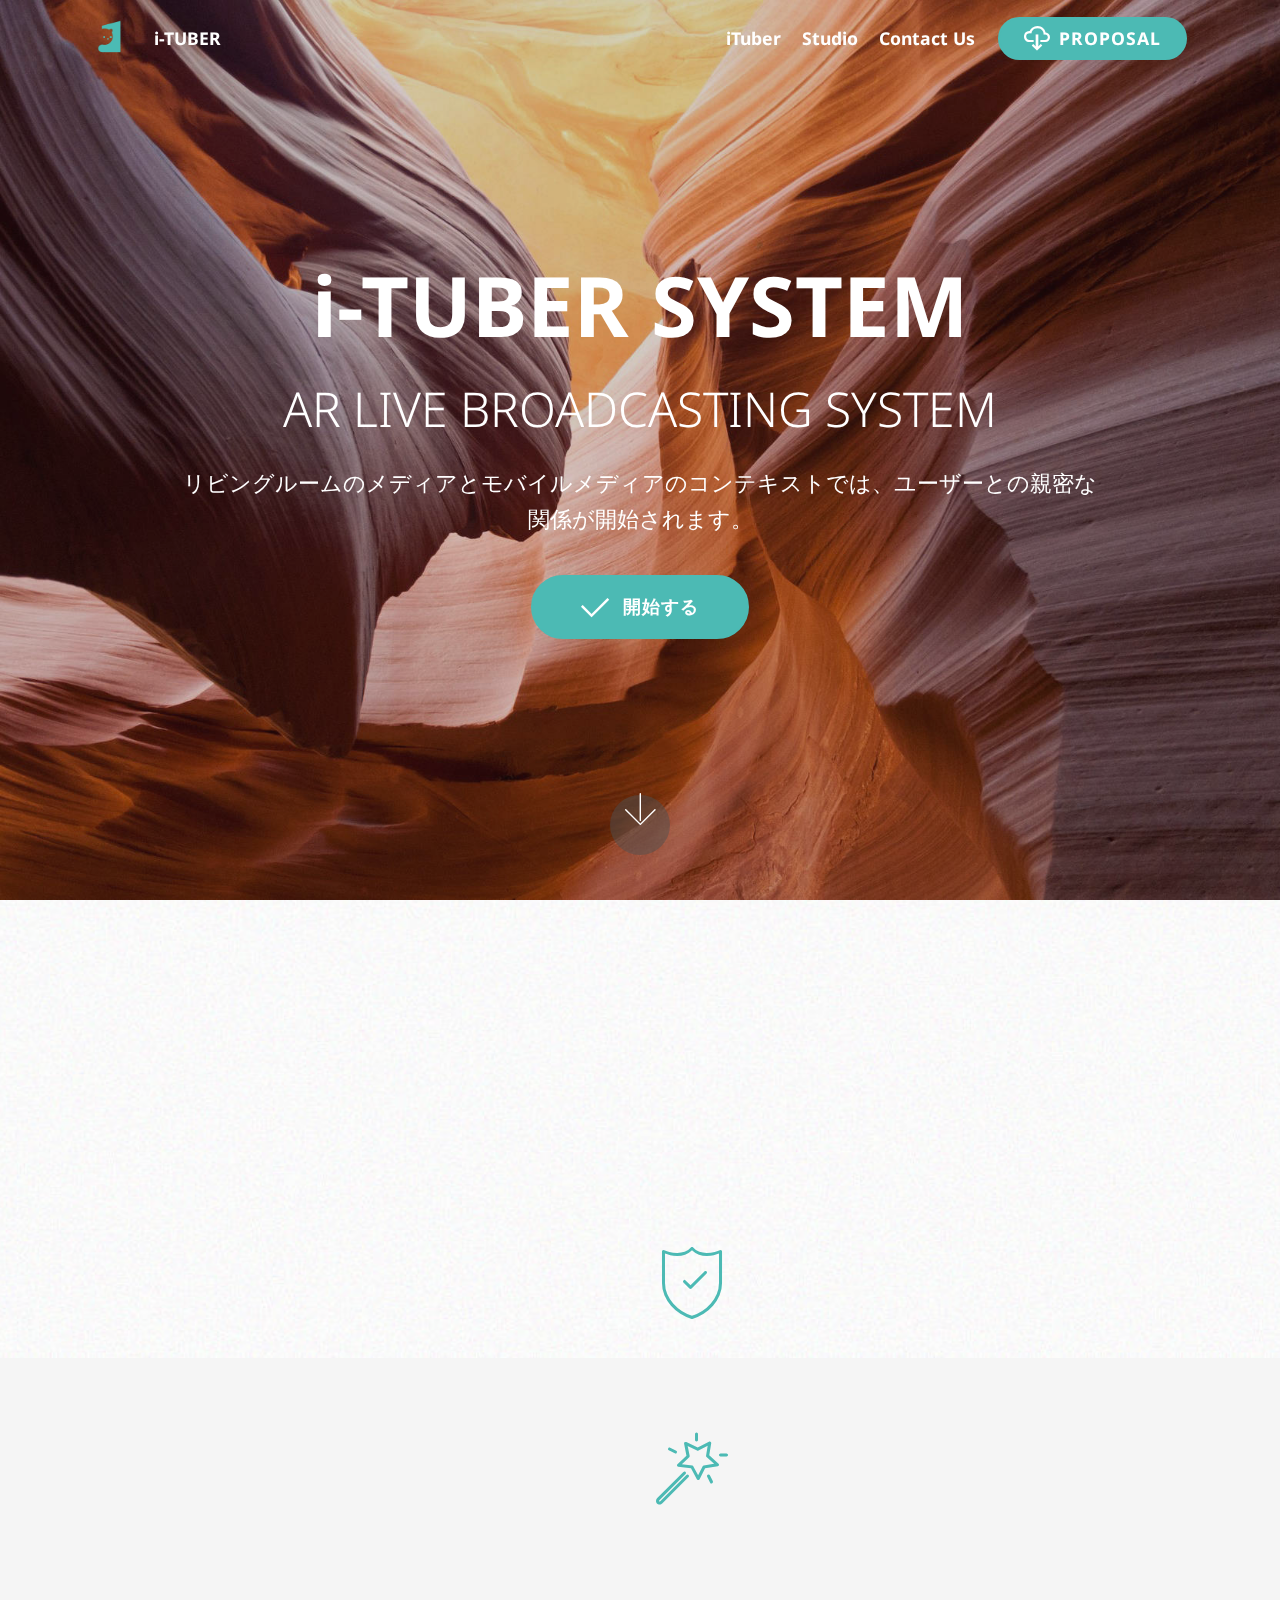
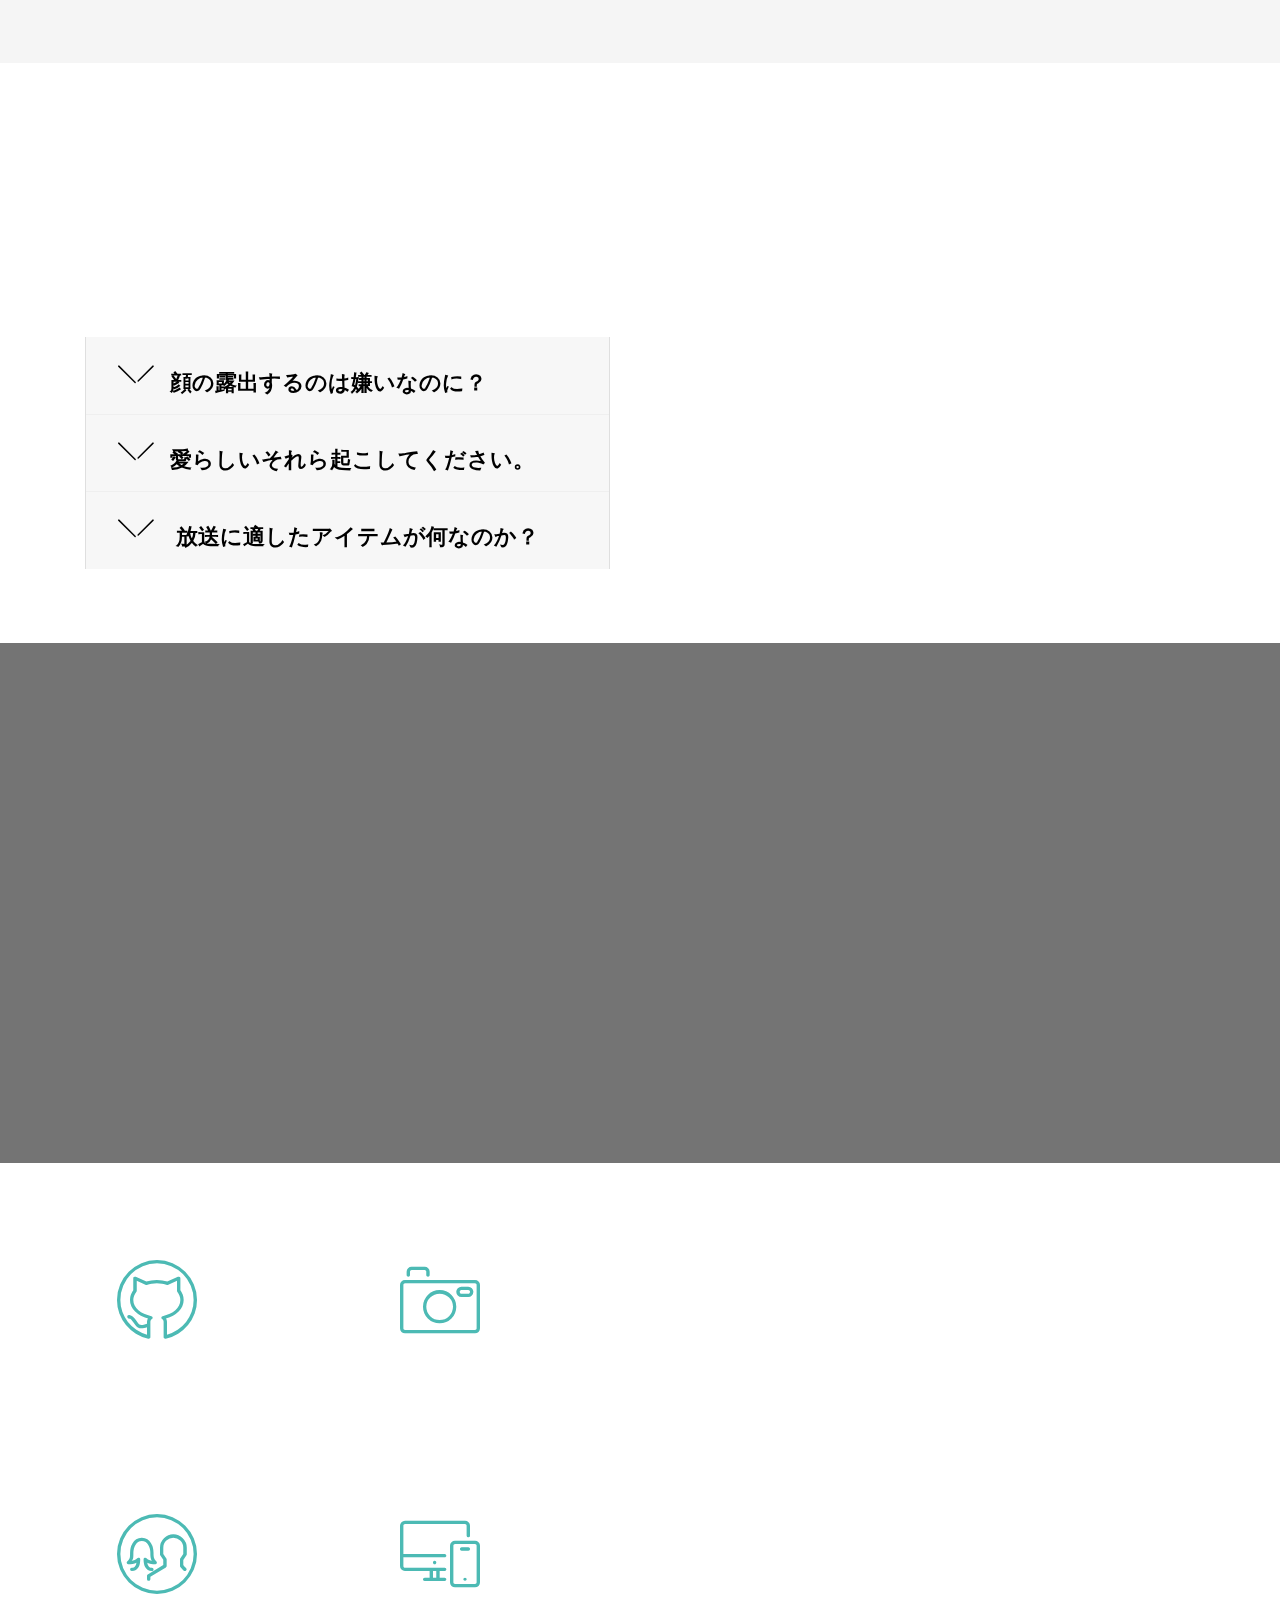
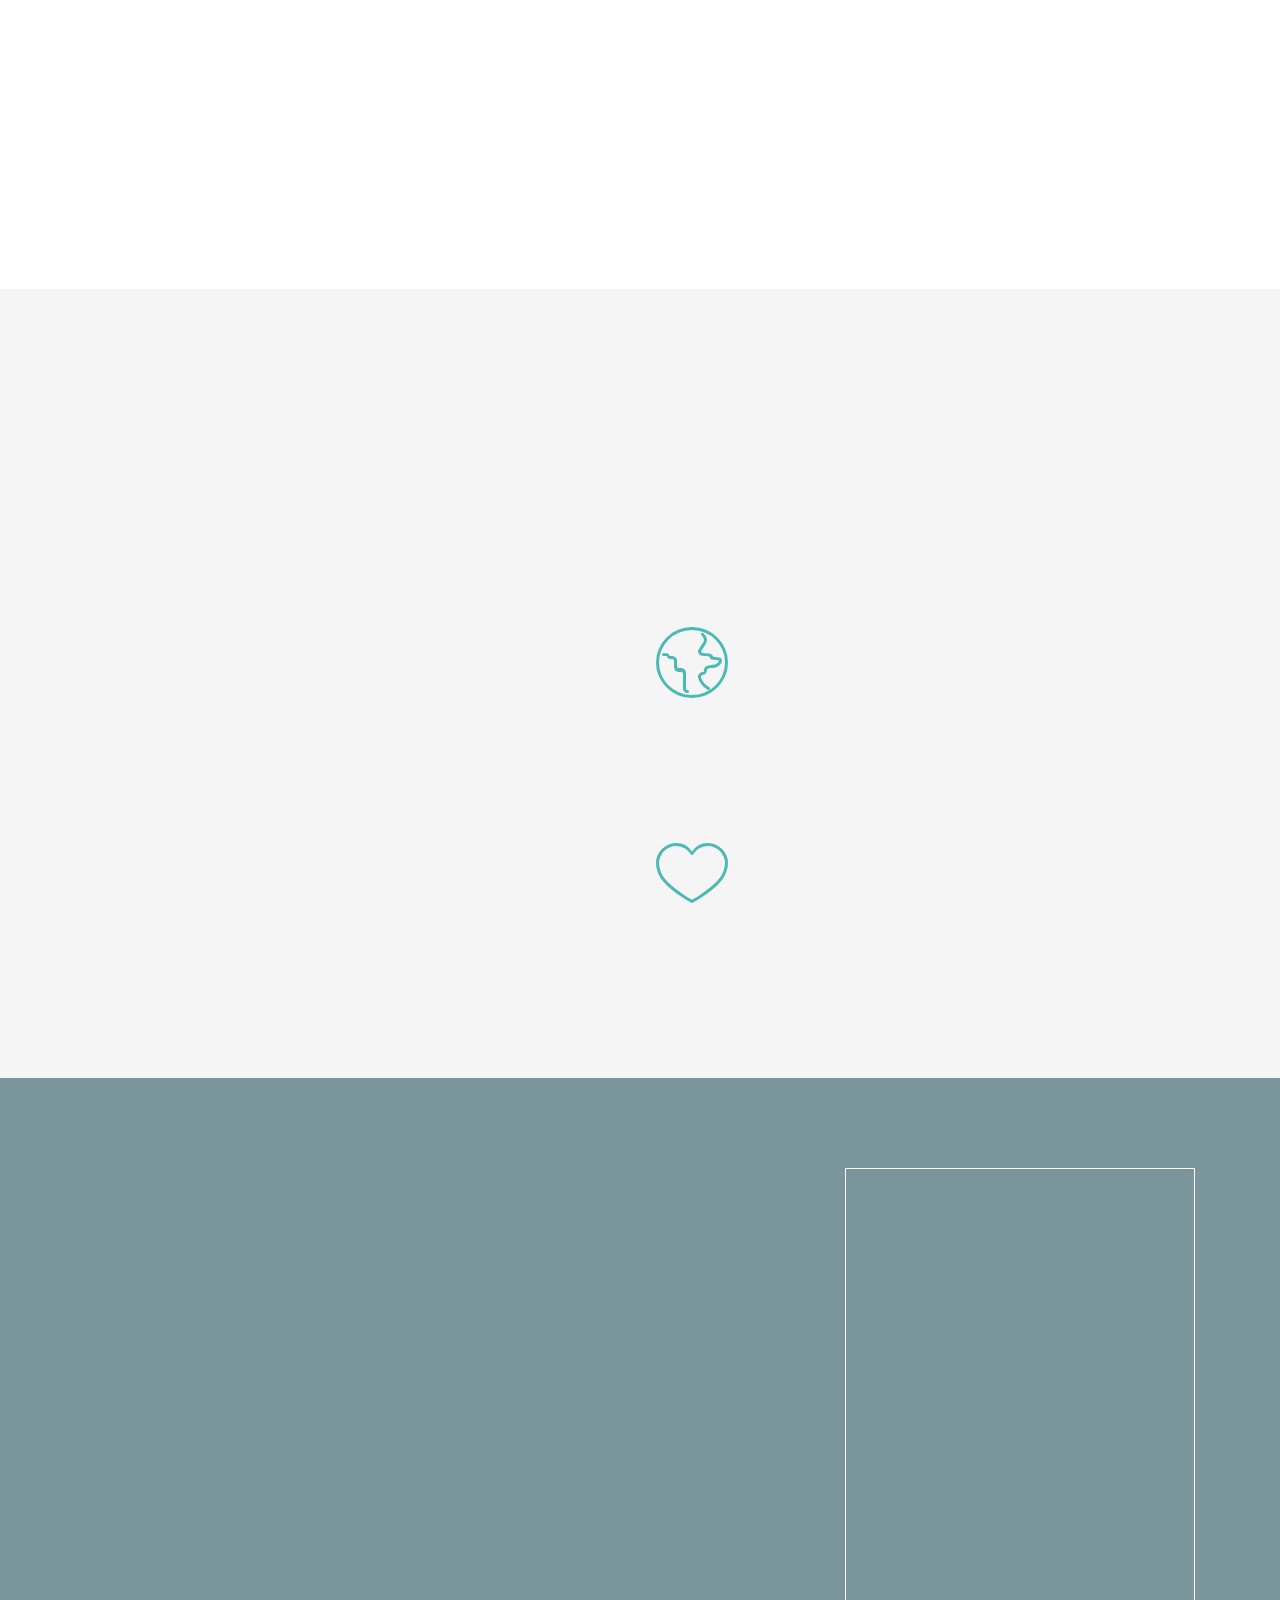
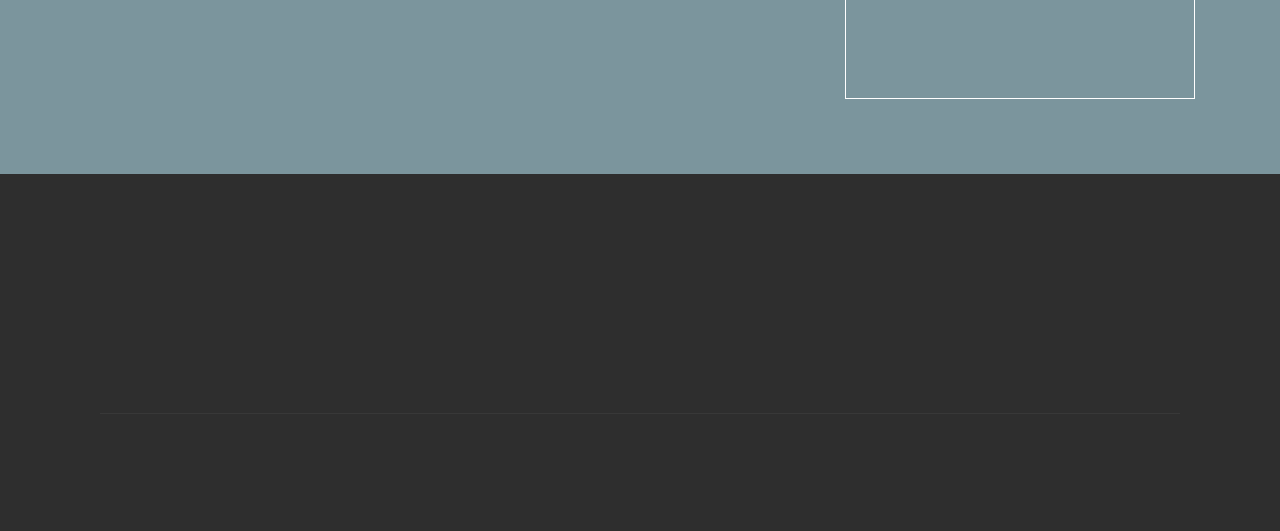
==== index.html @ ee29f5dc "create github pages" ====
<!DOCTYPE html>
<html  >
<head>
  <!-- Site made with Mobirise Website Builder v4.11.2, https://mobirise.com -->
  <meta charset="UTF-8">
  <meta http-equiv="X-UA-Compatible" content="IE=edge">
  <meta name="generator" content="Mobirise v4.11.2, mobirise.com">
  <meta name="twitter:card" content="summary_large_image"/>
<meta name="twitter:image:src" content="assets/images/index-meta.jpg"/>
<meta property="og:image" content="assets/images/index-meta.jpg"/>
<meta name="twitter:title" content="i-Tuber System"/>
<meta name="viewport" content="width=device-width, initial-scale=1, minimum-scale=1">
  <link rel="shortcut icon" href="assets/images/500x725-1.ico" type="image/x-icon">
  <meta name="description" content="아이튜버 시스템은 가상캐릭터가 현실공간에서 실제 사람과 라이브 방송이 가능하게 만드는 통합 솔루션으로 브이튜버에서 시작하여 AR, VR, MR 을 모두 아우르는 실감미디어 콘텐츠 제작기술을 가지고 있습니다. ">
  
  <title>i-Tuber System</title>
  <link rel="stylesheet" href="assets/web/assets/mobirise-icons2/mobirise2.css">
  <link rel="stylesheet" href="assets/web/assets/mobirise-icons/mobirise-icons.css">
  <link rel="stylesheet" href="assets/bootstrap/css/bootstrap.min.css">
  <link rel="stylesheet" href="assets/bootstrap/css/bootstrap-grid.min.css">
  <link rel="stylesheet" href="assets/bootstrap/css/bootstrap-reboot.min.css">
  <link rel="stylesheet" href="assets/dropdown/css/style.css">
  <link rel="stylesheet" href="assets/animatecss/animate.min.css">
  <link rel="stylesheet" href="assets/tether/tether.min.css">
  <link rel="stylesheet" href="assets/socicon/css/styles.css">
  <link rel="stylesheet" href="assets/theme/css/style.css">
  <link rel="preload" as="style" href="assets/mobirise/css/mbr-additional.css"><link rel="stylesheet" href="assets/mobirise/css/mbr-additional.css" type="text/css">
  
  
  
</head>
<body>

<!-- Analytics -->
<!-- Global site tag (gtag.js) - Google Analytics -->
<script async src="https://www.googletagmanager.com/gtag/js?id=UA-150766413-1"></script>
<script>
  window.dataLayer = window.dataLayer || [];
  function gtag(){dataLayer.push(arguments);}
  gtag('js', new Date());

  gtag('config', 'UA-150766413-1');
</script>
<!-- /Analytics -->


  <section class="menu cid-rFGySYrBos" once="menu" id="menu1-2s">

    

    <nav class="navbar navbar-expand beta-menu navbar-dropdown align-items-center navbar-fixed-top navbar-toggleable-sm bg-color transparent">
        <button class="navbar-toggler navbar-toggler-right" type="button" data-toggle="collapse" data-target="#navbarSupportedContent" aria-controls="navbarSupportedContent" aria-expanded="false" aria-label="Toggle navigation">
            <div class="hamburger">
                <span></span>
                <span></span>
                <span></span>
                <span></span>
            </div>
        </button>
        <div class="menu-logo">
            <div class="navbar-brand">
                <span class="navbar-logo">
                    <a href="https://www.ituber.co.kr">
                         <img src="assets/images/118x171-84x83.png" alt="i-Tuber" title="" style="height: 3.8rem;">
                    </a>
                </span>
                <span class="navbar-caption-wrap"><a class="navbar-caption text-white display-4" href="https://www.ituber.co.kr">i-TUBER</a></span>
            </div>
        </div>
          <div class="collapse navbar-collapse" id="navbarSupportedContent">
            <ul class="navbar-nav nav-dropdown" data-app-modern-menu="true"><li class="nav-item"><a class="nav-link link text-white display-4" href="#top" aria-expanded="false"><strong>iTuber</strong></a></li><li class="nav-item"><a class="nav-link link text-white display-4" href="index.html#header7-1a" aria-expanded="false"><strong>Studio</strong></a></li><li class="nav-item"><a class="nav-link link text-white display-4" href="index.html#header15-15" aria-expanded="false"><strong>Contact Us</strong><br></a></li></ul>
            <div class="navbar-buttons mbr-section-btn"><a class="btn btn-sm btn-primary display-4" href="assets/files/[두리번] 버추얼유튜버_라이브방송_시스템제안(방송용)_Final.pdf" target="_blank"><span class="mobi-mbri mobi-mbri-download-2 mbr-iconfont mbr-iconfont-btn" style="color: rgb(255, 255, 255);"></span><strong>PROPOSAL</strong></a></div>
        </div>
    </nav>
</section>

<section class="engine"><a href="https://mobirise.info/j">website templates</a></section><section class="cid-qTkA127IK8 mbr-fullscreen mbr-parallax-background" id="header2-1">

    

    <div class="mbr-overlay" style="opacity: 0.2; background-color: rgb(35, 35, 35);"></div>

    <div class="container align-center">
        <div class="row justify-content-md-center">
            <div class="mbr-white col-md-10">
                <h1 class="mbr-section-title mbr-bold pb-3 mbr-fonts-style display-1">i-TUBER SYSTEM</h1>
                <h3 class="mbr-section-subtitle align-center mbr-light pb-3 mbr-fonts-style display-2">AR LIVE BROADCASTING SYSTEM</h3>
                <p class="mbr-text pb-3 mbr-fonts-style display-5">リビングルームのメディアとモバイルメディアのコンテキストでは、ユーザーとの親密な関係が開始されます。<br></p>
                <div class="mbr-section-btn"><a class="btn btn-md btn-primary display-4" href="index.html#features11-g"><span class="mobi-mbri mobi-mbri-success mbr-iconfont mbr-iconfont-btn" style="color: rgb(255, 255, 255);"></span><strong>開始する</strong></a></div>
            </div>
        </div>
    </div>
    <div class="mbr-arrow hidden-sm-down" aria-hidden="true">
        <a href="#next">
            <i class="mbri-down mbr-iconfont"></i>
        </a>
    </div>
</section>

<section class="features11 cid-rEifhWSW6j mbr-parallax-background" id="features11-g">

    

    <div class="mbr-overlay" style="opacity: 0.4; background-color: rgb(255, 255, 255);">
    </div>

    <div class="container">   
        <div class="col-md-12">
            <div class="media-container-row">
                <div class="mbr-figure m-auto" style="width: 50%;">
                    <img src="assets/images/kakaotalk-20191028-155645100-1-479x556.jpg" alt="i-Tuber" title="i-Tuber">
                </div>
                <div class=" align-left aside-content">
                    <h2 class="mbr-title pt-2 mbr-fonts-style display-2"><strong>V-Tuberを悩んか？</strong></h2>
                    <div class="mbr-section-text">
                        <p class="mbr-text mb-5 pt-3 mbr-light mbr-fonts-style display-5">高価な機器がなくても専門知識がなくても、子供チュボシステムを利用して、誰でも簡単に私に動くようなキャラクターを動かして映像を作ることができます。<br></p>
                    </div>

                    <div class="block-content">
                        <div class="card p-3 pr-3">
                            <div class="media">
                                <div class=" align-self-center card-img pb-3">
                                    <span class="mbr-iconfont mbri-protect" style="color: rgb(76, 186, 180); fill: rgb(76, 186, 180);"></span>
                                </div>     
                                <div class="media-body">
                                    <h4 class="card-title mbr-fonts-style display-5"><strong>きれいな私の顔が、</strong><strong><br></strong><br><strong>まだ示しジュギン嫌い！</strong><br></h4>
                                </div>
                            </div>                

                            <div class="card-box">
                                <p class="block-text mbr-fonts-style display-7">
                                   顔公開することができ敏感なユーザーでもYoutuber、BJ、など、さまざまな映像クリエイターになることがあります。</p>
                            </div>
                        </div>

                        <div class="card p-3 pr-3">
                            <div class="media">
                                <div class="align-self-center card-img pb-3">
                                    <span class="mbr-iconfont mbri-magic-stick" style="color: rgb(76, 186, 180); fill: rgb(76, 186, 180);"></span>
                                </div>     
                                <div class="media-body">
                                    <h4 class="card-title mbr-fonts-style display-5"><strong>自分のアバター</strong><br><strong><br></strong><strong>人がくれない神秘？</strong></h4>
                                </div>
                            </div>                

                            <div class="card-box">
                                <p class="block-text mbr-fonts-style display-7">
                                    仮想キャラクターを利用して、実際の現実空間での様々な形態のコンテンツを作ることができており、アイテムの新鮮さが感じられます。</p>
                            </div>
                        </div>
                    </div>
                </div>
            </div>
        </div> 
    </div>          
</section>

<section class="accordion2 cid-rEtL0n2dUB" id="accordion2-t">

    


    
    <div class="container">
        <div class="media-container-row pt-5">
            <div class="accordion-content">
                <h2 class="mbr-section-title align-center pb-3 mbr-fonts-style display-2"><strong>ただ悩みだけまたは。 <br>素敵挑戦してみたり。&nbsp;</strong></h2>
                
                <div id="bootstrap-accordion_3" class="panel-group accordionStyles accordion pt-5 mt-3" role="tablist" aria-multiselectable="true">
                        <div class="card">
                            <div class="card-header" role="tab" id="headingOne">
                                <a role="button" class="collapsed panel-title text-black" data-toggle="collapse" data-core="" href="#collapse1_3" aria-expanded="false" aria-controls="collapse1">
                                    <h4 class="mbr-fonts-style display-5">
                                        <span class="sign mbr-iconfont mbri-arrow-down inactive"></span><strong>顔の露出するのは嫌いなのに？</strong></h4>
                                </a>
                            </div>
                            <div id="collapse1_3" class="panel-collapse noScroll collapse" role="tabpanel" aria-labelledby="headingOne" data-parent="#bootstrap-accordion_3">
                                <div class="panel-body p-4">
                                    <p class="mbr-fonts-style panel-text display-7">'나도 유투버가 되고싶은데 왠지 부끄러워! '모자이크처리를 하거나 마스크나가면을 쓰지 않고도 당당하게 영상을 만들수 있습니다.<br>*페이셜기능(얼굴모션)을 통해 다양한 <strong>캐릭터의 모습으로 방송가능</strong>합니다.<br>*다양한 <strong>캐릭터와 합방</strong>을 통해 새로운 콘텐츠를 만들어보세요.<br>*<strong>일반스튜디오보다 저렴한 가격</strong>으로 누구나 이용가능합니다.</p>
                                </div>
                            </div>
                        </div>
                
                        <div class="card">
                            <div class="card-header" role="tab" id="headingTwo">
                                <a role="button" class="collapsed panel-title text-black" data-toggle="collapse" data-core="" href="#collapse2_3" aria-expanded="false" aria-controls="collapse2">
                                    <h4 class="mbr-fonts-style mbr-fonts-style display-5">
                                        <span class="sign mbr-iconfont mbri-arrow-down inactive"></span><strong>愛らしいそれら起こしてください。</strong></h4>
                                </a>
                                
                            </div>
                            <div id="collapse2_3" class="panel-collapse noScroll collapse" role="tabpanel" aria-labelledby="headingTwo" data-parent="#bootstrap-accordion_3">
                                <div class="panel-body p-4">
                                    <p class="mbr-fonts-style panel-text display-7">
                                       수많은 디자이너 혹은 디자인을 꿈꾸는 많은 전문가들이 하루에도 수없이 많은 캐릭터를 만들어내지만 세상에는 아직 너무 많은 캐릭터가 깊은 잠에 빠져있습니다. 이제 그들을 깨워볼까요?<br>* 이미 지나버린 <strong>캐릭터의 역주행</strong>을 노려보세요.<br>* 게임개발사 및 캐릭터회사에서 또 다른 <strong>비지니스 모델</strong>을 만드세요.<br><br></p>
                                </div>
                            </div>
                        </div>
                
                        <div class="card">
                            <div class="card-header" role="tab" id="headingThree">
                                <a role="button" class="collapsed panel-title text-black" data-toggle="collapse" data-core="" href="#collapse3_3" aria-expanded="false" aria-controls="collapse3">
                                    <h4 class="mbr-fonts-style display-5">
                                        <span class="sign mbr-iconfont mbri-arrow-down inactive"></span><strong> 放送に適したアイテムが何なのか？
                                    </strong></h4>
                                </a>
                            </div>
                            <div id="collapse3_3" class="panel-collapse noScroll collapse" role="tabpanel" aria-labelledby="headingThree" data-parent="#bootstrap-accordion_3">
                                <div class="panel-body p-4">
                                    <p class="mbr-fonts-style panel-text display-7">
                                       점점 줄어드는 방송시청시간, 변해가는 미디어 시장에서 이보다 좋은 아이템은 없습니다.<br>* 최대 <strong>7개의 카메라 앵글</strong>을 통해 실제 방송과 동일한 환경으로 제작합니다.<br>* 리얼스튜디오와 가상스튜디오간의 <strong>실시간</strong>&nbsp;<strong>이원중계</strong>를 통해<strong>&nbsp;팬미팅 및 프로모션</strong>이&nbsp;가능합니다.<br></p>
                                </div>
                            </div>
                        </div>
                
                        
                
                        
                
                        
                </div>
            </div>
            <div class="mbr-figure" style="width: 105%;">
                    <img src="assets/images/kakaotalk-20191024-170652992-9-525x422.jpeg" alt="i-Tuber" title="i-Tuber">
            </div>
        </div>
    </div>
</section>

<section class="header7 cid-rF9e2xCaBD mbr-parallax-background" id="header7-1a">

    

    <div class="mbr-overlay" style="opacity: 0.6; background-color: rgb(35, 35, 35);">
    </div>

    <div class="container">
        <div class="media-container-row">

            <div class="media-content align-right">
                <h1 class="mbr-section-title mbr-white pb-3 mbr-fonts-style display-1">iTuber Studio</h1>
                <div class="mbr-section-text mbr-white pb-3">
                    <p class="mbr-text mbr-fonts-style display-5">リアルタイムでキャラクター放送を行うことができ、別のオープンスタジオもあって、ファンミーティングやオープンスタジオ放送環境が可能です。
                    </p>
                </div>
                <div class="mbr-section-btn"><a class="btn btn-md btn-primary display-4" href="https://www.youtube.com/channel/UCLnyazPqaMlbNx8Q-sjQ4oQ" target="_blank"><span class="mobi-mbri mobi-mbri-video-play mbr-iconfont mbr-iconfont-btn"></span><strong>ぱんぱんTVチャンネルGO！</strong></a></div>
            </div>

            <div class="mbr-figure" style="width: 100%;"><iframe class="mbr-embedded-video" src="https://www.youtube.com/embed/oZw3TIycT0s?rel=0&amp;amp;showinfo=0&amp;autoplay=1&amp;loop=1&amp;playlist=oZw3TIycT0s" width="1280" height="720" frameborder="0" allowfullscreen></iframe></div>

        </div>
    </div>
</section>

<section class="counters2 counters cid-rEtJZTbG0d" id="counters2-s">

    

    

    <div class="container pt-4 mt-2">
        <div class="media-container-row">
            <div class="media-block" style="width: 49%;">
                <h2 class="mbr-section-title pb-3 align-left mbr-fonts-style display-2"><strong>실감미디어</strong><br><strong>당신도 만들수 있어요!<br></strong></h2>
                <h3 class="mbr-section-subtitle pb-5 align-left mbr-fonts-style display-5">
                    오늘도 아이튜버로 만들어지고 있는 수많은 콘텐츠를 어디서든 즐길수 있습니다.</h3>
                <div class="mbr-figure">
                    <img src="assets/images/1212221-1024x641.png" alt="I-Tuber Softwear" title="I-Tuber Softwear">
                </div>
            </div>
            <div class="cards-block">
                <div class="cards-container">
                    <div class="card px-3 align-left col-12 col-md-6">
                        <div class="panel-item p-3">
                            <div class="card-img pb-3">
                                <span class="mbr-iconfont pr-2 mbri-github" style="color: rgb(76, 186, 180); fill: rgb(76, 186, 180);"></span>
                                <h3 class="count py-3 mbr-fonts-style display-2">
                                    10</h3>
                            </div>
                            <div class="card-text">
                                <h4 class="mbr-content-title mbr-bold mbr-fonts-style display-5">
                                    아이튜버 가상 캐릭터</h4>
                                <p class="mbr-content-text mbr-fonts-style display-7">기본10개의 캐릭터를 사용할수 있으며, 3개월에 한번 새로운 캐릭터가 업데이트 됩니다.</p>
                            </div>
                        </div>
                    </div>
                    <div class="card px-3 align-left col-12 col-md-6">
                        <div class="panel-item p-3">
                            <div class="card-img pb-3">
                                <span class="mbr-iconfont pr-2 mbri-camera" style="color: rgb(76, 186, 180); fill: rgb(76, 186, 180);"></span>
                                <h3 class="count py-3 mbr-fonts-style display-2">
                                    7
                                </h3>
                            </div>
                            <div class="card-text">
                                <h4 class="mbr-content-title mbr-bold mbr-fonts-style display-5">7개의 앵글 카메라</h4>
                                <p class="mbr-content-text mbr-fonts-style display-7">최대 7개의 다중카메라를 이용해 어떤 상황의 앵글도 만들수 있습니다.</p>
                            </div>
                        </div>
                    </div>
                    <div class="card px-3 align-left col-12 col-md-6">
                        <div class="panel-item p-3">
                            <div class="card-img pb-3">
                                <span class="mbr-iconfont pr-2 mbri-users" style="color: rgb(76, 186, 180); fill: rgb(76, 186, 180);"></span>
                                <h3 class="count py-3 mbr-fonts-style display-2">
                                    99</h3>
                            </div>
                            <div class="card-text">
                                <h4 class="mbr-content-title mbr-bold mbr-fonts-style display-5">브이튜버 크리에이터</h4>
                                <p class="mbr-content-text mbr-fonts-style display-7">
                                        브이튜버는 이제 필수가 되어가고 있습니다. 아이튜버시스템을 이용하는 브이튜버가 늘어나고 있습니다.</p>
                            </div>
                        </div>
                    </div>
                    <div class="card px-3 align-left col-12 col-md-6">
                        <div class="panel-item p-3">
                            <div class="card-img pb-3">
                                <span class="mbr-iconfont pr-2 mbri-responsive" style="color: rgb(76, 186, 180); fill: rgb(76, 186, 180);"></span>
                                <h3 class="count py-3 mbr-fonts-style display-2">399</h3>
                            </div>
                            <div class="card-texts">
                                <h4 class="mbr-content-title mbr-bold mbr-fonts-style display-5">모바일 애니메이션</h4>
                                <p class="mbr-content-text mbr-fonts-style display-7">현실공간에서 출연자와 상호 소통이 가능하며 실물 제품 리뷰도 가능하여 캐릭터가 실존해 있는 것 같습니다.&nbsp;<br></p>
                            </div>
                        </div>
                    </div>
                </div>
            </div>
        </div>
    </div>
</section>

<section class="features11 cid-rEzjjUnIEF mbr-parallax-background" id="features11-10">

    

    <div class="mbr-overlay" style="opacity: 0.4; background-color: rgb(255, 255, 255);">
    </div>

    <div class="container">   
        <div class="col-md-12">
            <div class="media-container-row">
                <div class="mbr-figure" style="width: 50%;">
                    <img src="assets/images/kakaotalk-20191029-135859436-511x639.png" alt="I-Tuber" title="I-Tuber">
                </div>
                <div class=" align-left">
                    <h2 class="mbr-title pt-2 mbr-fonts-style display-2"><strong>AR LIVE </strong><br><strong>BROADCASTING
</strong></h2>
                    <div class="mbr-section-text">
                        <p class="mbr-text mb-5 pt-3 mbr-light mbr-fonts-style display-5">우리와 같이 아이튜버시스템을 이용하여 가상공간과 현실세계의 벽을 허물어 주세요.</p>
                    </div>

                    <div class="block-content">
                        <div class="card p-3 pr-3">
                            <div class="media">
                                <div class=" align-self-center card-img pb-3">
                                    <span class="mbr-iconfont mbri-globe" style="color: rgb(76, 186, 180); fill: rgb(76, 186, 180);"></span>
                                </div>     
                                <div class="media-body">
                                    <h4 class="card-title mbr-fonts-style display-5"><strong>
                                        누구나 꿈꾸는 가상공간</strong></h4>
                                </div>
                            </div>                

                            <div class="card-box">
                                <p class="block-text mbr-fonts-style display-7">진짜 나를 표현하는 나만의 캐릭터, 아이언맨이 되고 싶었던 꿈, 
<br>가상의 공간을 넘어 진짜 나를 표현하고 싶으시다면
<br>아이튜버는 당신의 상상을 <strong>현실로 만들어 드립니다.</strong>&nbsp;<br></p>
                            </div>
                        </div>

                        <div class="card p-3 pr-3">
                            <div class="media">
                                <div class="align-self-center card-img pb-3">
                                    <span class="mbr-iconfont mbri-hearth" style="color: rgb(76, 186, 180); fill: rgb(76, 186, 180);"></span>
                                </div>     
                                <div class="media-body">
                                    <h4 class="card-title mbr-fonts-style display-5"><strong>
                                        내가 주인공이 되는 이곳!</strong></h4>
                                </div>
                            </div>                

                            <div class="card-box">
                                <p class="block-text mbr-fonts-style display-7">메트릭스 가상세계에서의 주인공은 니오였습니다.
<br>아이튜버의 세계는 가상을 초월한 현실입니다. <br>그리고 <strong>주인공은 바로 당신 입니다.&nbsp;</strong><br></p>
                            </div>
                        </div>
                    </div>
                </div>
            </div>
        </div> 
    </div>          
</section>

<section class="header15 cid-rF3Ou7Be8W mbr-parallax-background" id="header15-15">

    

    <div class="mbr-overlay" style="opacity: 0.5; background-color: rgb(7, 59, 76);"></div>

    <div class="container align-right">
        <div class="row">
            <div class="mbr-white col-lg-8 col-md-7 content-container">
                <h1 class="mbr-section-title mbr-bold pb-3 mbr-fonts-style display-2">잠들어 있는 캐릭터를<br>살려주세요.</h1>
                <p class="mbr-text pb-3 mbr-fonts-style display-7">주변 모든 사무실의 불이 꺼진 깊은 밤,
<br>틀어 놓은 노동요는 귀에 들어오지 않고
<br>잠들었다고 연락 받은 아이의 사진을 가끔 보며
<br>
<br>기획자, 디자이너, 연출자, 모두 함께
<br>밤을 지세며 만든&nbsp;<strong>그 캐릭터는 지금 어디에 있나요..?
</strong><br>
<br>부디
그 캐릭터가 다시 세상에 나와
<br>그 깊었던 밤, 함께 해줘서 고맙다고 말할 수 있게
<br><strong>어디선가 잠들어 있는 캐릭터를 살려주세요.
</strong><br>아이튜버가 힘껏 도와드리겠습니다. &nbsp;<br></p>
            </div>
            <div class="col-lg-4 col-md-5">
                <div class="form-container">
                    <div class="media-container-column" data-form-type="formoid">
                        <!---Formbuilder Form--->
                        <form action="https://mobirise.com/" method="POST" class="mbr-form form-with-styler" data-form-title="Mobirise Form"><input type="hidden" name="email" data-form-email="true" value="MTCwSL69bywZj23fO+c150+saQIbtMX8X8IQtw8hgrd5QF9wfGw/TocsvUkqrQOh55fh+93uEAJ6xZE22i1gfeM7adbX2jZJ44jSdqVRV9jcBOrD+p+8ii8iAY7ASTRl">
                            <div class="row">
                                <div hidden="hidden" data-form-alert="" class="alert alert-success col-12">접수 되었습니다. 빠른시일에 연락드리겠습니다.</div>
                                <div hidden="hidden" data-form-alert-danger="" class="alert alert-danger col-12">
                                </div>
                            </div>
                            <div class="dragArea row">
                                <div class="col-md-12 form-group " data-for="name">
                                    <input type="text" name="name" placeholder="Name" data-form-field="Name" required="required" class="form-control px-3 display-7" id="name-header15-15">
                                </div>
                                <div class="col-md-12 form-group " data-for="email">
                                    <input type="email" name="email" placeholder="Email" data-form-field="Email" required="required" class="form-control px-3 display-7" id="email-header15-15">
                                </div>
                                <div data-for="phone" class="col-md-12 form-group ">
                                    <input type="tel" name="phone" placeholder="Phone" data-form-field="Phone" class="form-control px-3 display-7" id="phone-header15-15">
                                </div>
                                <div data-for="message" class="col-md-12 form-group ">
                                    <textarea name="message" placeholder="Message" data-form-field="Message" class="form-control px-3 display-7" id="message-header15-15"></textarea>
                                </div>
                                <div class="col-md-12 input-group-btn"><button type="submit" class="btn btn-form btn-secondary display-4"><span class="mobi-mbri mobi-mbri-contact-form mbr-iconfont mbr-iconfont-btn" style="color: rgb(255, 255, 255);"></span><strong>문의하기</strong></button></div>
                            </div>
                        </form><!---Formbuilder Form--->
                    </div>
                </div>
            </div>
        </div>
    </div>
    
</section>

<section class="cid-qTkAaeaxX5" id="footer1-2">

    

    

    <div class="container">
        <div class="media-container-row content text-white">
            <div class="col-12 col-md-3">
                <div class="media-wrap">
                    <a href="http://www.ituber.co.kr/">
                        <img src="assets/images/kakaotalk-20191022-173435969-118x171.png" alt="i-Tuber" title="">
                    </a>
                </div>
            </div>
            <div class="col-12 col-md-3 mbr-fonts-style display-7">
                <h5 class="pb-3"><strong>
                    Address
                </strong></h5>
                <p class="mbr-text">서울시 마포구 월드컵로 8길 40-8</p>
            </div>
            <div class="col-12 col-md-3 mbr-fonts-style display-7">
                <h5 class="pb-3"><strong>
                    Contacts
                </strong></h5>
                <p class="mbr-text">
                    Email: westkorea@dooribun.com
                    <br>Phone: +82) 02 6395 3926 &nbsp; &nbsp; &nbsp; &nbsp;&nbsp;<br>Fax: +82) 02 6395 3927</p>
            </div>
            <div class="col-12 col-md-3 mbr-fonts-style display-7">
                <h5 class="pb-3"><strong>
                    Links
                </strong></h5>
                <p class="mbr-text"><a class="text-primary" href="http://dooribun.com/" target="_blank">Dooribun Site</a>&nbsp;<br><a class="text-primary" href="http://www.qplan.co.kr/">QPlan Site</a><br><a class="text-primary" href="assets/files/%5B%EB%91%90%EB%A6%AC%EB%B2%88%5D%20%EB%B2%84%EC%B6%94%EC%96%BC%EC%9C%A0%ED%8A%9C%EB%B2%84_%EB%9D%BC%EC%9D%B4%EB%B8%8C%EB%B0%A9%EC%86%A1_%EC%8B%9C%EC%8A%A4%ED%85%9C%EC%A0%9C%EC%95%88(%EB%B0%A9%EC%86%A1%EC%9A%A9)_Final.pdf" target="_blank">Download for Proposal&nbsp;</a></p>
            </div>
        </div>
        <div class="footer-lower">
            <div class="media-container-row">
                <div class="col-sm-12">
                    <hr>
                </div>
            </div>
            <div class="media-container-row mbr-white">
                <div class="col-sm-6 copyright">
                    <p class="mbr-text mbr-fonts-style display-7">
                        © Copyright 2019 DOORIBUN &nbsp;All Rights Reserved
                    </p>
                </div>
                <div class="col-md-6">
                    <div class="social-list align-right">
                        <div class="soc-item">
                            <a href="http://instagram.com/dooribun" target="_blank">
                                <span class="mbr-iconfont mbr-iconfont-social socicon-instagram socicon"></span>
                            </a>
                        </div>
                        <div class="soc-item">
                            <a href="https://www.facebook.com/dooribunVR/" target="_blank">
                                <span class="mbr-iconfont mbr-iconfont-social socicon-facebook socicon"></span>
                            </a>
                        </div>
                        <div class="soc-item">
                            <a href="https://www.youtube.com/channel/UCAgAiyBXhKqz2FmQ7c6CNWg" target="_blank">
                                <span class="mbr-iconfont mbr-iconfont-social socicon-youtube socicon"></span>
                            </a>
                        </div>
                        
                        
                        
                    </div>
                </div>
            </div>
        </div>
    </div>
</section>


  <script src="assets/web/assets/jquery/jquery.min.js"></script>
  <script src="assets/popper/popper.min.js"></script>
  <script src="assets/bootstrap/js/bootstrap.min.js"></script>
  <script src="assets/smoothscroll/smooth-scroll.js"></script>
  <script src="assets/dropdown/js/nav-dropdown.js"></script>
  <script src="assets/dropdown/js/navbar-dropdown.js"></script>
  <script src="assets/touchswipe/jquery.touch-swipe.min.js"></script>
  <script src="assets/viewportchecker/jquery.viewportchecker.js"></script>
  <script src="assets/parallax/jarallax.min.js"></script>
  <script src="assets/mbr-switch-arrow/mbr-switch-arrow.js"></script>
  <script src="assets/tether/tether.min.js"></script>
  <script src="assets/theme/js/script.js"></script>
  <script src="assets/formoid/formoid.min.js"></script>
  
  
 <div id="scrollToTop" class="scrollToTop mbr-arrow-up"><a style="text-align: center;"><i class="mbr-arrow-up-icon mbr-arrow-up-icon-cm cm-icon cm-icon-smallarrow-up"></i></a></div>
    <input name="animation" type="hidden">
  </body>
</html>
---- assets/web/assets/mobirise-icons2/mobirise2.css ----
@font-face {
  font-family: 'Moririse2';
  font-display: swap;
  src:  url('mobirise2.eot?f2bix4');
  src:  url('mobirise2.eot?f2bix4#iefix') format('embedded-opentype'),
    url('mobirise2.ttf?f2bix4') format('truetype'),
    url('mobirise2.woff?f2bix4') format('woff'),
    url('mobirise2.svg?f2bix4#mobirise2') format('svg');
  font-weight: normal;
  font-style: normal;
}

[class^="mobi-"], [class*=" mobi-"] {
  /* use !important to prevent issues with browser extensions that change fonts */
  font-family: 'Moririse2' !important;
  speak: none;
  font-style: normal;
  font-weight: normal;
  font-variant: normal;
  text-transform: none;
  line-height: 1;

  /* Better Font Rendering =========== */
  -webkit-font-smoothing: antialiased;
  -moz-osx-font-smoothing: grayscale;
}

.mobi-mbri-add-submenu:before {
  content: "\e900";
}
.mobi-mbri-alert:before {
  content: "\e901";
}
.mobi-mbri-align-center:before {
  content: "\e902";
}
.mobi-mbri-align-justify:before {
  content: "\e903";
}
.mobi-mbri-align-left:before {
  content: "\e904";
}
.mobi-mbri-align-right:before {
  content: "\e905";
}
.mobi-mbri-android:before {
  content: "\e906";
}
.mobi-mbri-apple:before {
  content: "\e907";
}
.mobi-mbri-arrow-down:before {
  content: "\e908";
}
.mobi-mbri-arrow-next:before {
  content: "\e909";
}
.mobi-mbri-arrow-prev:before {
  content: "\e90a";
}
.mobi-mbri-arrow-up:before {
  content: "\e90b";
}
.mobi-mbri-bold:before {
  content: "\e90c";
}
.mobi-mbri-bookmark:before {
  content: "\e90d";
}
.mobi-mbri-bootstrap:before {
  content: "\e90e";
}
.mobi-mbri-briefcase:before {
  content: "\e90f";
}
.mobi-mbri-browse:before {
  content: "\e910";
}
.mobi-mbri-bulleted-list:before {
  content: "\e911";
}
.mobi-mbri-calendar:before {
  content: "\e912";
}
.mobi-mbri-camera:before {
  content: "\e913";
}
.mobi-mbri-cart-add:before {
  content: "\e914";
}
.mobi-mbri-cart-full:before {
  content: "\e915";
}
.mobi-mbri-cash:before {
  content: "\e916";
}
.mobi-mbri-change-style:before {
  content: "\e917";
}
.mobi-mbri-chat:before {
  content: "\e918";
}
.mobi-mbri-clock:before {
  content: "\e919";
}
.mobi-mbri-close:before {
  content: "\e91a";
}
.mobi-mbri-cloud:before {
  content: "\e91b";
}
.mobi-mbri-code:before {
  content: "\e91c";
}
.mobi-mbri-contact-form:before {
  content: "\e91d";
}
.mobi-mbri-credit-card:before {
  content: "\e91e";
}
.mobi-mbri-cursor-click:before {
  content: "\e91f";
}
.mobi-mbri-cust-feedback:before {
  content: "\e920";
}
.mobi-mbri-database:before {
  content: "\e921";
}
.mobi-mbri-delivery:before {
  content: "\e922";
}
.mobi-mbri-desktop:before {
  content: "\e923";
}
.mobi-mbri-devices:before {
  content: "\e924";
}
.mobi-mbri-down:before {
  content: "\e925";
}
.mobi-mbri-download-2:before {
  content: "\e926";
}
.mobi-mbri-download:before {
  content: "\e927";
}
.mobi-mbri-drag-n-drop-2:before {
  content: "\e928";
}
.mobi-mbri-drag-n-drop:before {
  content: "\e929";
}
.mobi-mbri-edit-2:before {
  content: "\e92a";
}
.mobi-mbri-edit:before {
  content: "\e92b";
}
.mobi-mbri-error:before {
  content: "\e92c";
}
.mobi-mbri-extension:before {
  content: "\e92d";
}
.mobi-mbri-features:before {
  content: "\e92e";
}
.mobi-mbri-file:before {
  content: "\e92f";
}
.mobi-mbri-flag:before {
  content: "\e930";
}
.mobi-mbri-folder:before {
  content: "\e931";
}
.mobi-mbri-gift:before {
  content: "\e932";
}
.mobi-mbri-github:before {
  content: "\e933";
}
.mobi-mbri-globe-2:before {
  content: "\e934";
}
.mobi-mbri-globe:before {
  content: "\e935";
}
.mobi-mbri-growing-chart:before {
  content: "\e936";
}
.mobi-mbri-hearth:before {
  content: "\e937";
}
.mobi-mbri-help:before {
  content: "\e938";
}
.mobi-mbri-home:before {
  content: "\e939";
}
.mobi-mbri-hot-cup:before {
  content: "\e93a";
}
.mobi-mbri-idea:before {
  content: "\e93b";
}
.mobi-mbri-image-gallery:before {
  content: "\e93c";
}
.mobi-mbri-image-slider:before {
  content: "\e93d";
}
.mobi-mbri-info:before {
  content: "\e93e";
}
.mobi-mbri-italic:before {
  content: "\e93f";
}
.mobi-mbri-key:before {
  content: "\e940";
}
.mobi-mbri-laptop:before {
  content: "\e941";
}
.mobi-mbri-layers:before {
  content: "\e942";
}
.mobi-mbri-left-right:before {
  content: "\e943";
}
.mobi-mbri-left:before {
  content: "\e944";
}
.mobi-mbri-letter:before {
  content: "\e945";
}
.mobi-mbri-like:before {
  content: "\e946";
}
.mobi-mbri-link:before {
  content: "\e947";
}
.mobi-mbri-lock:before {
  content: "\e948";
}
.mobi-mbri-login:before {
  content: "\e949";
}
.mobi-mbri-logout:before {
  content: "\e94a";
}
.mobi-mbri-magic-stick:before {
  content: "\e94b";
}
.mobi-mbri-map-pin:before {
  content: "\e94c";
}
.mobi-mbri-menu:before {
  content: "\e94d";
}
.mobi-mbri-mobile-2:before {
  content: "\e94e";
}
.mobi-mbri-mobile-horizontal:before {
  content: "\e94f";
}
.mobi-mbri-mobile:before {
  content: "\e950";
}
.mobi-mbri-mobirise:before {
  content: "\e951";
}
.mobi-mbri-more-horizontal:before {
  content: "\e952";
}
.mobi-mbri-more-vertical:before {
  content: "\e953";
}
.mobi-mbri-music:before {
  content: "\e954";
}
.mobi-mbri-new-file:before {
  content: "\e955";
}
.mobi-mbri-numbered-list:before {
  content: "\e956";
}
.mobi-mbri-opened-folder:before {
  content: "\e957";
}
.mobi-mbri-pages:before {
  content: "\e958";
}
.mobi-mbri-paper-plane:before {
  content: "\e959";
}
.mobi-mbri-paperclip:before {
  content: "\e95a";
}
.mobi-mbri-phone:before {
  content: "\e95b";
}
.mobi-mbri-photo:before {
  content: "\e95c";
}
.mobi-mbri-photos:before {
  content: "\e95d";
}
.mobi-mbri-pin:before {
  content: "\e95e";
}
.mobi-mbri-play:before {
  content: "\e95f";
}
.mobi-mbri-plus:before {
  content: "\e960";
}
.mobi-mbri-preview:before {
  content: "\e961";
}
.mobi-mbri-print:before {
  content: "\e962";
}
.mobi-mbri-protect:before {
  content: "\e963";
}
.mobi-mbri-question:before {
  content: "\e964";
}
.mobi-mbri-quote-left:before {
  content: "\e965";
}
.mobi-mbri-quote-right:before {
  content: "\e966";
}
.mobi-mbri-redo:before {
  content: "\e967";
}
.mobi-mbri-refresh:before {
  content: "\e968";
}
.mobi-mbri-responsive-2:before {
  content: "\e969";
}
.mobi-mbri-responsive:before {
  content: "\e96a";
}
.mobi-mbri-right:before {
  content: "\e96b";
}
.mobi-mbri-rocket:before {
  content: "\e96c";
}
.mobi-mbri-sad-face:before {
  content: "\e96d";
}
.mobi-mbri-sale:before {
  content: "\e96e";
}
.mobi-mbri-save:before {
  content: "\e96f";
}
.mobi-mbri-search:before {
  content: "\e970";
}
.mobi-mbri-setting-2:before {
  content: "\e971";
}
.mobi-mbri-setting-3:before {
  content: "\e972";
}
.mobi-mbri-setting:before {
  content: "\e973";
}
.mobi-mbri-share:before {
  content: "\e974";
}
.mobi-mbri-shopping-bag:before {
  content: "\e975";
}
.mobi-mbri-shopping-basket:before {
  content: "\e976";
}
.mobi-mbri-shopping-cart:before {
  content: "\e977";
}
.mobi-mbri-sites:before {
  content: "\e978";
}
.mobi-mbri-smile-face:before {
  content: "\e979";
}
.mobi-mbri-speed:before {
  content: "\e97a";
}
.mobi-mbri-star:before {
  content: "\e97b";
}
.mobi-mbri-success:before {
  content: "\e97c";
}
.mobi-mbri-sun:before {
  content: "\e97d";
}
.mobi-mbri-sun2:before {
  content: "\e97e";
}
.mobi-mbri-tablet-vertical:before {
  content: "\e97f";
}
.mobi-mbri-tablet:before {
  content: "\e980";
}
.mobi-mbri-target:before {
  content: "\e981";
}
.mobi-mbri-timer:before {
  content: "\e982";
}
.mobi-mbri-to-ftp:before {
  content: "\e983";
}
.mobi-mbri-to-local-drive:before {
  content: "\e984";
}
.mobi-mbri-touch-swipe:before {
  content: "\e985";
}
.mobi-mbri-touch:before {
  content: "\e986";
}
.mobi-mbri-trash:before {
  content: "\e987";
}
.mobi-mbri-underline:before {
  content: "\e988";
}
.mobi-mbri-undo:before {
  content: "\e989";
}
.mobi-mbri-unlink:before {
  content: "\e98a";
}
.mobi-mbri-unlock:before {
  content: "\e98b";
}
.mobi-mbri-up-down:before {
  content: "\e98c";
}
.mobi-mbri-up:before {
  content: "\e98d";
}
.mobi-mbri-update:before {
  content: "\e98e";
}
.mobi-mbri-upload-2:before {
  content: "\e98f";
}
.mobi-mbri-upload:before {
  content: "\e990";
}
.mobi-mbri-user-2:before {
  content: "\e991";
}
.mobi-mbri-user:before {
  content: "\e992";
}
.mobi-mbri-users:before {
  content: "\e993";
}
.mobi-mbri-video-play:before {
  content: "\e994";
}
.mobi-mbri-video:before {
  content: "\e995";
}
.mobi-mbri-watch:before {
  content: "\e996";
}
.mobi-mbri-website-theme-2:before {
  content: "\e997";
}
.mobi-mbri-website-theme:before {
  content: "\e998";
}
.mobi-mbri-wifi:before {
  content: "\e999";
}
.mobi-mbri-windows:before {
  content: "\e99a";
}
.mobi-mbri-zoom-in:before {
  content: "\e99b";
}
.mobi-mbri-zoom-out:before {
  content: "\e99c";
}
---- assets/web/assets/mobirise-icons/mobirise-icons.css ----
@font-face {
  font-family: 'MobiriseIcons';
  src:  url('mobirise-icons.eot?spat4u');
  src:  url('mobirise-icons.eot?spat4u#iefix') format('embedded-opentype'),
    url('mobirise-icons.ttf?spat4u') format('truetype'),
    url('mobirise-icons.woff?spat4u') format('woff'),
    url('mobirise-icons.svg?spat4u#MobiriseIcons') format('svg');
  font-weight: normal;
  font-style: normal;
  font-display: swap;
}

[class^="mbri-"], [class*=" mbri-"] {
  /* use !important to prevent issues with browser extensions that change fonts */
  font-family: MobiriseIcons !important;
  speak: none;
  font-style: normal;
  font-weight: normal;
  font-variant: normal;
  text-transform: none;
  line-height: 1;

  /* Better Font Rendering =========== */
  -webkit-font-smoothing: antialiased;
  -moz-osx-font-smoothing: grayscale;
}

.mbri-add-submenu:before {
  content: "\e900";
}
.mbri-alert:before {
  content: "\e901";
}
.mbri-align-center:before {
  content: "\e902";
}
.mbri-align-justify:before {
  content: "\e903";
}
.mbri-align-left:before {
  content: "\e904";
}
.mbri-align-right:before {
  content: "\e905";
}
.mbri-android:before {
  content: "\e906";
}
.mbri-apple:before {
  content: "\e907";
}
.mbri-arrow-down:before {
  content: "\e908";
}
.mbri-arrow-next:before {
  content: "\e909";
}
.mbri-arrow-prev:before {
  content: "\e90a";
}
.mbri-arrow-up:before {
  content: "\e90b";
}
.mbri-bold:before {
  content: "\e90c";
}
.mbri-bookmark:before {
  content: "\e90d";
}
.mbri-bootstrap:before {
  content: "\e90e";
}
.mbri-briefcase:before {
  content: "\e90f";
}
.mbri-browse:before {
  content: "\e910";
}
.mbri-bulleted-list:before {
  content: "\e911";
}
.mbri-calendar:before {
  content: "\e912";
}
.mbri-camera:before {
  content: "\e913";
}
.mbri-cart-add:before {
  content: "\e914";
}
.mbri-cart-full:before {
  content: "\e915";
}
.mbri-cash:before {
  content: "\e916";
}
.mbri-change-style:before {
  content: "\e917";
}
.mbri-chat:before {
  content: "\e918";
}
.mbri-clock:before {
  content: "\e919";
}
.mbri-close:before {
  content: "\e91a";
}
.mbri-cloud:before {
  content: "\e91b";
}
.mbri-code:before {
  content: "\e91c";
}
.mbri-contact-form:before {
  content: "\e91d";
}
.mbri-credit-card:before {
  content: "\e91e";
}
.mbri-cursor-click:before {
  content: "\e91f";
}
.mbri-cust-feedback:before {
  content: "\e920";
}
.mbri-database:before {
  content: "\e921";
}
.mbri-delivery:before {
  content: "\e922";
}
.mbri-desktop:before {
  content: "\e923";
}
.mbri-devices:before {
  content: "\e924";
}
.mbri-down:before {
  content: "\e925";
}
.mbri-download:before {
  content: "\e989";
}
.mbri-drag-n-drop:before {
  content: "\e927";
}
.mbri-drag-n-drop2:before {
  content: "\e928";
}
.mbri-edit:before {
  content: "\e929";
}
.mbri-edit2:before {
  content: "\e92a";
}
.mbri-error:before {
  content: "\e92b";
}
.mbri-extension:before {
  content: "\e92c";
}
.mbri-features:before {
  content: "\e92d";
}
.mbri-file:before {
  content: "\e92e";
}
.mbri-flag:before {
  content: "\e92f";
}
.mbri-folder:before {
  content: "\e930";
}
.mbri-gift:before {
  content: "\e931";
}
.mbri-github:before {
  content: "\e932";
}
.mbri-globe:before {
  content: "\e933";
}
.mbri-globe-2:before {
  content: "\e934";
}
.mbri-growing-chart:before {
  content: "\e935";
}
.mbri-hearth:before {
  content: "\e936";
}
.mbri-help:before {
  content: "\e937";
}
.mbri-home:before {
  content: "\e938";
}
.mbri-hot-cup:before {
  content: "\e939";
}
.mbri-idea:before {
  content: "\e93a";
}
.mbri-image-gallery:before {
  content: "\e93b";
}
.mbri-image-slider:before {
  content: "\e93c";
}
.mbri-info:before {
  content: "\e93d";
}
.mbri-italic:before {
  content: "\e93e";
}
.mbri-key:before {
  content: "\e93f";
}
.mbri-laptop:before {
  content: "\e940";
}
.mbri-layers:before {
  content: "\e941";
}
.mbri-left-right:before {
  content: "\e942";
}
.mbri-left:before {
  content: "\e943";
}
.mbri-letter:before {
  content: "\e944";
}
.mbri-like:before {
  content: "\e945";
}
.mbri-link:before {
  content: "\e946";
}
.mbri-lock:before {
  content: "\e947";
}
.mbri-login:before {
  content: "\e948";
}
.mbri-logout:before {
  content: "\e949";
}
.mbri-magic-stick:before {
  content: "\e94a";
}
.mbri-map-pin:before {
  content: "\e94b";
}
.mbri-menu:before {
  content: "\e94c";
}
.mbri-mobile:before {
  content: "\e94d";
}
.mbri-mobile2:before {
  content: "\e94e";
}
.mbri-mobirise:before {
  content: "\e94f";
}
.mbri-more-horizontal:before {
  content: "\e950";
}
.mbri-more-vertical:before {
  content: "\e951";
}
.mbri-music:before {
  content: "\e952";
}
.mbri-new-file:before {
  content: "\e953";
}
.mbri-numbered-list:before {
  content: "\e954";
}
.mbri-opened-folder:before {
  content: "\e955";
}
.mbri-pages:before {
  content: "\e956";
}
.mbri-paper-plane:before {
  content: "\e957";
}
.mbri-paperclip:before {
  content: "\e958";
}
.mbri-photo:before {
  content: "\e959";
}
.mbri-photos:before {
  content: "\e95a";
}
.mbri-pin:before {
  content: "\e95b";
}
.mbri-play:before {
  content: "\e95c";
}
.mbri-plus:before {
  content: "\e95d";
}
.mbri-preview:before {
  content: "\e95e";
}
.mbri-print:before {
  content: "\e95f";
}
.mbri-protect:before {
  content: "\e960";
}
.mbri-question:before {
  content: "\e961";
}
.mbri-quote-left:before {
  content: "\e962";
}
.mbri-quote-right:before {
  content: "\e963";
}
.mbri-refresh:before {
  content: "\e964";
}
.mbri-responsive:before {
  content: "\e965";
}
.mbri-right:before {
  content: "\e966";
}
.mbri-rocket:before {
  content: "\e967";
}
.mbri-sad-face:before {
  content: "\e968";
}
.mbri-sale:before {
  content: "\e969";
}
.mbri-save:before {
  content: "\e96a";
}
.mbri-search:before {
  content: "\e96b";
}
.mbri-setting:before {
  content: "\e96c";
}
.mbri-setting2:before {
  content: "\e96d";
}
.mbri-setting3:before {
  content: "\e96e";
}
.mbri-share:before {
  content: "\e96f";
}
.mbri-shopping-bag:before {
  content: "\e970";
}
.mbri-shopping-basket:before {
  content: "\e971";
}
.mbri-shopping-cart:before {
  content: "\e972";
}
.mbri-sites:before {
  content: "\e973";
}
.mbri-smile-face:before {
  content: "\e974";
}
.mbri-speed:before {
  content: "\e975";
}
.mbri-star:before {
  content: "\e976";
}
.mbri-success:before {
  content: "\e977";
}
.mbri-sun:before {
  content: "\e978";
}
.mbri-sun2:before {
  content: "\e979";
}
.mbri-tablet:before {
  content: "\e97a";
}
.mbri-tablet-vertical:before {
  content: "\e97b";
}
.mbri-target:before {
  content: "\e97c";
}
.mbri-timer:before {
  content: "\e97d";
}
.mbri-to-ftp:before {
  content: "\e97e";
}
.mbri-to-local-drive:before {
  content: "\e97f";
}
.mbri-touch-swipe:before {
  content: "\e980";
}
.mbri-touch:before {
  content: "\e981";
}
.mbri-trash:before {
  content: "\e982";
}
.mbri-underline:before {
  content: "\e983";
}
.mbri-unlink:before {
  content: "\e984";
}
.mbri-unlock:before {
  content: "\e985";
}
.mbri-up-down:before {
  content: "\e986";
}
.mbri-up:before {
  content: "\e987";
}
.mbri-update:before {
  content: "\e988";
}
.mbri-upload:before {
 content: "\e926"; 
}
.mbri-user:before {
  content: "\e98a";
}
.mbri-user2:before {
  content: "\e98b";
}
.mbri-users:before {
  content: "\e98c";
}
.mbri-video:before {
  content: "\e98d";
}
.mbri-video-play:before {
  content: "\e98e";
}
.mbri-watch:before {
  content: "\e98f";
}
.mbri-website-theme:before {
  content: "\e990";
}
.mbri-wifi:before {
  content: "\e991";
}
.mbri-windows:before {
  content: "\e992";
}
.mbri-zoom-out:before {
  content: "\e993";
}
.mbri-redo:before {
  content: "\e994";
}
.mbri-undo:before {
  content: "\e995";
}
---- assets/dropdown/css/style.css ----
.navbar-dropdown {
  left: 0;
  padding: 0;
  position: absolute;
  right: 0;
  top: 0;
  transition: all 0.45s ease;
  z-index: 1030;
  background: #282828; }
  .navbar-dropdown .navbar-logo {
    margin-right: 0.8rem;
    transition: margin 0.3s ease-in-out;
    vertical-align: middle; }
    .navbar-dropdown .navbar-logo img {
      height: 3.125rem;
      transition: all 0.3s ease-in-out; }
    .navbar-dropdown .navbar-logo.mbr-iconfont {
      font-size: 3.125rem;
      line-height: 3.125rem; }
  .navbar-dropdown .navbar-caption {
    font-weight: 700;
    white-space: normal;
    vertical-align: -4px;
    line-height: 3.125rem !important; }
    .navbar-dropdown .navbar-caption, .navbar-dropdown .navbar-caption:hover {
      color: inherit;
      text-decoration: none; }
  .navbar-dropdown .mbr-iconfont + .navbar-caption {
    vertical-align: -1px; }
  .navbar-dropdown.navbar-fixed-top {
    position: fixed; }
  .navbar-dropdown .navbar-brand span {
    vertical-align: -4px; }
  .navbar-dropdown.bg-color.transparent {
    background: none; }
  .navbar-dropdown.navbar-short .navbar-brand {
    padding: 0.625rem 0; }
    .navbar-dropdown.navbar-short .navbar-brand span {
      vertical-align: -1px; }
  .navbar-dropdown.navbar-short .navbar-caption {
    line-height: 2.375rem !important;
    vertical-align: -2px; }
  .navbar-dropdown.navbar-short .navbar-logo {
    margin-right: 0.5rem; }
    .navbar-dropdown.navbar-short .navbar-logo img {
      height: 2.375rem; }
    .navbar-dropdown.navbar-short .navbar-logo.mbr-iconfont {
      font-size: 2.375rem;
      line-height: 2.375rem; }
  .navbar-dropdown.navbar-short .mbr-table-cell {
    height: 3.625rem; }
  .navbar-dropdown .navbar-close {
    left: 0.6875rem;
    position: fixed;
    top: 0.75rem;
    z-index: 1000; }
  .navbar-dropdown .hamburger-icon {
    content: "";
    display: inline-block;
    vertical-align: middle;
    width: 16px;
    -webkit-box-shadow: 0 -6px 0 1px #282828,0 0 0 1px #282828,0 6px 0 1px #282828;
    -moz-box-shadow: 0 -6px 0 1px #282828,0 0 0 1px #282828,0 6px 0 1px #282828;
    box-shadow: 0 -6px 0 1px #282828,0 0 0 1px #282828,0 6px 0 1px #282828; }

.dropdown-menu .dropdown-toggle[data-toggle="dropdown-submenu"]::after {
  border-bottom: 0.35em solid transparent;
  border-left: 0.35em solid;
  border-right: 0;
  border-top: 0.35em solid transparent;
  margin-left: 0.3rem; }

.dropdown-menu .dropdown-item:focus {
  outline: 0; }

.nav-dropdown {
  font-size: 0.75rem;
  font-weight: 500;
  height: auto !important; }
  .nav-dropdown .nav-btn {
    padding-left: 1rem; }
  .nav-dropdown .link {
    margin: .667em 1.667em;
    font-weight: 500;
    padding: 0;
    transition: color .2s ease-in-out; }
    .nav-dropdown .link.dropdown-toggle {
      margin-right: 2.583em; }
      .nav-dropdown .link.dropdown-toggle::after {
        margin-left: .25rem;
        border-top: 0.35em solid;
        border-right: 0.35em solid transparent;
        border-left: 0.35em solid transparent;
        border-bottom: 0; }
      .nav-dropdown .link.dropdown-toggle[aria-expanded="true"] {
        margin: 0;
        padding: 0.667em 3.263em  0.667em 1.667em; }
  .nav-dropdown .link::after,
  .nav-dropdown .dropdown-item::after {
    color: inherit; }
  .nav-dropdown .btn {
    font-size: 0.75rem;
    font-weight: 700;
    letter-spacing: 0;
    margin-bottom: 0;
    padding-left: 1.25rem;
    padding-right: 1.25rem; }
  .nav-dropdown .dropdown-menu {
    border-radius: 0;
    border: 0;
    left: 0;
    margin: 0;
    padding-bottom: 1.25rem;
    padding-top: 1.25rem;
    position: relative; }
  .nav-dropdown .dropdown-submenu {
    margin-left: 0.125rem;
    top: 0; }
  .nav-dropdown .dropdown-item {
    font-weight: 500;
    line-height: 2;
    padding: 0.3846em 4.615em 0.3846em 1.5385em;
    position: relative;
    transition: color .2s ease-in-out, background-color .2s ease-in-out; }
    .nav-dropdown .dropdown-item::after {
      margin-top: -0.3077em;
      position: absolute;
      right: 1.1538em;
      top: 50%; }
    .nav-dropdown .dropdown-item:focus, .nav-dropdown .dropdown-item:hover {
      background: none; }

@media (max-width: 767px) {
  .nav-dropdown.navbar-toggleable-sm {
    bottom: 0;
    display: none;
    left: 0;
    overflow-x: hidden;
    position: fixed;
    top: 0;
    transform: translateX(-100%);
    -ms-transform: translateX(-100%);
    -webkit-transform: translateX(-100%);
    width: 18.75rem;
    z-index: 999; } }
.nav-dropdown.navbar-toggleable-xl {
  bottom: 0;
  display: none;
  left: 0;
  overflow-x: hidden;
  position: fixed;
  top: 0;
  transform: translateX(-100%);
  -ms-transform: translateX(-100%);
  -webkit-transform: translateX(-100%);
  width: 18.75rem;
  z-index: 999; }

.nav-dropdown-sm {
  display: block !important;
  overflow-x: hidden;
  overflow: auto;
  padding-top: 3.875rem; }
  .nav-dropdown-sm::after {
    content: "";
    display: block;
    height: 3rem;
    width: 100%; }
  .nav-dropdown-sm.collapse.in ~ .navbar-close {
    display: block !important; }
  .nav-dropdown-sm.collapsing, .nav-dropdown-sm.collapse.in {
    transform: translateX(0);
    -ms-transform: translateX(0);
    -webkit-transform: translateX(0);
    transition: all 0.25s ease-out;
    -webkit-transition: all 0.25s ease-out;
    background: #282828; }
  .nav-dropdown-sm.collapsing[aria-expanded="false"] {
    transform: translateX(-100%);
    -ms-transform: translateX(-100%);
    -webkit-transform: translateX(-100%); }
  .nav-dropdown-sm .nav-item {
    display: block;
    margin-left: 0 !important;
    padding-left: 0; }
  .nav-dropdown-sm .link,
  .nav-dropdown-sm .dropdown-item {
    border-top: 1px dotted rgba(255, 255, 255, 0.1);
    font-size: 0.8125rem;
    line-height: 1.6;
    margin: 0 !important;
    padding: 0.875rem 2.4rem 0.875rem 1.5625rem !important;
    position: relative;
    white-space: normal; }
    .nav-dropdown-sm .link:focus, .nav-dropdown-sm .link:hover,
    .nav-dropdown-sm .dropdown-item:focus,
    .nav-dropdown-sm .dropdown-item:hover {
      background: rgba(0, 0, 0, 0.2) !important;
      color: #c0a375; }
  .nav-dropdown-sm .nav-btn {
    position: relative;
    padding: 1.5625rem 1.5625rem 0 1.5625rem; }
    .nav-dropdown-sm .nav-btn::before {
      border-top: 1px dotted rgba(255, 255, 255, 0.1);
      content: "";
      left: 0;
      position: absolute;
      top: 0;
      width: 100%; }
    .nav-dropdown-sm .nav-btn + .nav-btn {
      padding-top: 0.625rem; }
      .nav-dropdown-sm .nav-btn + .nav-btn::before {
        display: none; }
  .nav-dropdown-sm .btn {
    padding: 0.625rem 0; }
  .nav-dropdown-sm .dropdown-toggle[data-toggle="dropdown-submenu"]::after {
    margin-left: .25rem;
    border-top: 0.35em solid;
    border-right: 0.35em solid transparent;
    border-left: 0.35em solid transparent;
    border-bottom: 0; }
  .nav-dropdown-sm .dropdown-toggle[data-toggle="dropdown-submenu"][aria-expanded="true"]::after {
    border-top: 0;
    border-right: 0.35em solid transparent;
    border-left: 0.35em solid transparent;
    border-bottom: 0.35em solid; }
  .nav-dropdown-sm .dropdown-menu {
    margin: 0;
    padding: 0;
    position: relative;
    top: 0;
    left: 0;
    width: 100%;
    border: 0;
    float: none;
    border-radius: 0;
    background: none; }
  .nav-dropdown-sm .dropdown-submenu {
    left: 100%;
    margin-left: 0.125rem;
    margin-top: -1.25rem;
    top: 0; }

.navbar-toggleable-sm .nav-dropdown .dropdown-menu {
  position: absolute; }

.navbar-toggleable-sm .nav-dropdown .dropdown-submenu {
  left: 100%;
  margin-left: 0.125rem;
  margin-top: -1.25rem;
  top: 0; }

.navbar-toggleable-sm.opened .nav-dropdown .dropdown-menu {
  position: relative; }

.navbar-toggleable-sm.opened .nav-dropdown .dropdown-submenu {
  left: 0;
  margin-left: 00rem;
  margin-top: 0rem;
  top: 0; }

.is-builder .nav-dropdown.collapsing {
  transition: none !important; }

/*# sourceMappingURL=style.css.map */
---- assets/socicon/css/styles.css ----
@charset "UTF-8";

@font-face {
  font-family: "socicon";
  src:url("../fonts/socicon.eot");
  src:url("../fonts/socicon.eot?#iefix") format("embedded-opentype"),
    url("../fonts/socicon.woff") format("woff"),
    url("../fonts/socicon.ttf") format("truetype"),
    url("../fonts/socicon.svg#socicon") format("svg");
  font-weight: normal;
  font-style: normal;
  font-display:swap;
}

[data-icon]:before {
  font-family: "socicon" !important;
  content: attr(data-icon);
  font-style: normal !important;
  font-weight: normal !important;
  font-variant: normal !important;
  text-transform: none !important;
  speak: none;
  line-height: 1;
  -webkit-font-smoothing: antialiased;
  -moz-osx-font-smoothing: grayscale;
}

[class^="socicon-"]:before,
[class*=" socicon-"]:before {
  font-family: "socicon" !important;
  font-style: normal !important;
  font-weight: normal !important;
  font-variant: normal !important;
  text-transform: none !important;
  speak: none;
  line-height: 1;
  -webkit-font-smoothing: antialiased;
  -moz-osx-font-smoothing: grayscale;
}

.socicon-modelmayhem:before {
  content: "\e000";
}
.socicon-mixcloud:before {
  content: "\e001";
}
.socicon-drupal:before {
  content: "\e002";
}
.socicon-swarm:before {
  content: "\e003";
}
.socicon-istock:before {
  content: "\e004";
}
.socicon-yammer:before {
  content: "\e005";
}
.socicon-ello:before {
  content: "\e006";
}
.socicon-stackoverflow:before {
  content: "\e007";
}
.socicon-persona:before {
  content: "\e008";
}
.socicon-triplej:before {
  content: "\e009";
}
.socicon-houzz:before {
  content: "\e00a";
}
.socicon-rss:before {
  content: "\e00b";
}
.socicon-paypal:before {
  content: "\e00c";
}
.socicon-odnoklassniki:before {
  content: "\e00d";
}
.socicon-airbnb:before {
  content: "\e00e";
}
.socicon-periscope:before {
  content: "\e00f";
}
.socicon-outlook:before {
  content: "\e010";
}
.socicon-coderwall:before {
  content: "\e011";
}
.socicon-tripadvisor:before {
  content: "\e012";
}
.socicon-appnet:before {
  content: "\e013";
}
.socicon-goodreads:before {
  content: "\e014";
}
.socicon-tripit:before {
  content: "\e015";
}
.socicon-lanyrd:before {
  content: "\e016";
}
.socicon-slideshare:before {
  content: "\e017";
}
.socicon-buffer:before {
  content: "\e018";
}
.socicon-disqus:before {
  content: "\e019";
}
.socicon-vkontakte:before {
  content: "\e01a";
}
.socicon-whatsapp:before {
  content: "\e01b";
}
.socicon-patreon:before {
  content: "\e01c";
}
.socicon-storehouse:before {
  content: "\e01d";
}
.socicon-pocket:before {
  content: "\e01e";
}
.socicon-mail:before {
  content: "\e01f";
}
.socicon-blogger:before {
  content: "\e020";
}
.socicon-technorati:before {
  content: "\e021";
}
.socicon-reddit:before {
  content: "\e022";
}
.socicon-dribbble:before {
  content: "\e023";
}
.socicon-stumbleupon:before {
  content: "\e024";
}
.socicon-digg:before {
  content: "\e025";
}
.socicon-envato:before {
  content: "\e026";
}
.socicon-behance:before {
  content: "\e027";
}
.socicon-delicious:before {
  content: "\e028";
}
.socicon-deviantart:before {
  content: "\e029";
}
.socicon-forrst:before {
  content: "\e02a";
}
.socicon-play:before {
  content: "\e02b";
}
.socicon-zerply:before {
  content: "\e02c";
}
.socicon-wikipedia:before {
  content: "\e02d";
}
.socicon-apple:before {
  content: "\e02e";
}
.socicon-flattr:before {
  content: "\e02f";
}
.socicon-github:before {
  content: "\e030";
}
.socicon-renren:before {
  content: "\e031";
}
.socicon-friendfeed:before {
  content: "\e032";
}
.socicon-newsvine:before {
  content: "\e033";
}
.socicon-identica:before {
  content: "\e034";
}
.socicon-bebo:before {
  content: "\e035";
}
.socicon-zynga:before {
  content: "\e036";
}
.socicon-steam:before {
  content: "\e037";
}
.socicon-xbox:before {
  content: "\e038";
}
.socicon-windows:before {
  content: "\e039";
}
.socicon-qq:before {
  content: "\e03a";
}
.socicon-douban:before {
  content: "\e03b";
}
.socicon-meetup:before {
  content: "\e03c";
}
.socicon-playstation:before {
  content: "\e03d";
}
.socicon-android:before {
  content: "\e03e";
}
.socicon-snapchat:before {
  content: "\e03f";
}
.socicon-twitter:before {
  content: "\e040";
}
.socicon-facebook:before {
  content: "\e041";
}
.socicon-googleplus:before {
  content: "\e042";
}
.socicon-pinterest:before {
  content: "\e043";
}
.socicon-foursquare:before {
  content: "\e044";
}
.socicon-yahoo:before {
  content: "\e045";
}
.socicon-skype:before {
  content: "\e046";
}
.socicon-yelp:before {
  content: "\e047";
}
.socicon-feedburner:before {
  content: "\e048";
}
.socicon-linkedin:before {
  content: "\e049";
}
.socicon-viadeo:before {
  content: "\e04a";
}
.socicon-xing:before {
  content: "\e04b";
}
.socicon-myspace:before {
  content: "\e04c";
}
.socicon-soundcloud:before {
  content: "\e04d";
}
.socicon-spotify:before {
  content: "\e04e";
}
.socicon-grooveshark:before {
  content: "\e04f";
}
.socicon-lastfm:before {
  content: "\e050";
}
.socicon-youtube:before {
  content: "\e051";
}
.socicon-vimeo:before {
  content: "\e052";
}
.socicon-dailymotion:before {
  content: "\e053";
}
.socicon-vine:before {
  content: "\e054";
}
.socicon-flickr:before {
  content: "\e055";
}
.socicon-500px:before {
  content: "\e056";
}
.socicon-wordpress:before {
  content: "\e058";
}
.socicon-tumblr:before {
  content: "\e059";
}
.socicon-twitch:before {
  content: "\e05a";
}
.socicon-8tracks:before {
  content: "\e05b";
}
.socicon-amazon:before {
  content: "\e05c";
}
.socicon-icq:before {
  content: "\e05d";
}
.socicon-smugmug:before {
  content: "\e05e";
}
.socicon-ravelry:before {
  content: "\e05f";
}
.socicon-weibo:before {
  content: "\e060";
}
.socicon-baidu:before {
  content: "\e061";
}
.socicon-angellist:before {
  content: "\e062";
}
.socicon-ebay:before {
  content: "\e063";
}
.socicon-imdb:before {
  content: "\e064";
}
.socicon-stayfriends:before {
  content: "\e065";
}
.socicon-residentadvisor:before {
  content: "\e066";
}
.socicon-google:before {
  content: "\e067";
}
.socicon-yandex:before {
  content: "\e068";
}
.socicon-sharethis:before {
  content: "\e069";
}
.socicon-bandcamp:before {
  content: "\e06a";
}
.socicon-itunes:before {
  content: "\e06b";
}
.socicon-deezer:before {
  content: "\e06c";
}
.socicon-telegram:before {
  content: "\e06e";
}
.socicon-openid:before {
  content: "\e06f";
}
.socicon-amplement:before {
  content: "\e070";
}
.socicon-viber:before {
  content: "\e071";
}
.socicon-zomato:before {
  content: "\e072";
}
.socicon-draugiem:before {
  content: "\e074";
}
.socicon-endomodo:before {
  content: "\e075";
}
.socicon-filmweb:before {
  content: "\e076";
}
.socicon-stackexchange:before {
  content: "\e077";
}
.socicon-wykop:before {
  content: "\e078";
}
.socicon-teamspeak:before {
  content: "\e079";
}
.socicon-teamviewer:before {
  content: "\e07a";
}
.socicon-ventrilo:before {
  content: "\e07b";
}
.socicon-younow:before {
  content: "\e07c";
}
.socicon-raidcall:before {
  content: "\e07d";
}
.socicon-mumble:before {
  content: "\e07e";
}
.socicon-medium:before {
  content: "\e06d";
}
.socicon-bebee:before {
  content: "\e07f";
}
.socicon-hitbox:before {
  content: "\e080";
}
.socicon-reverbnation:before {
  content: "\e081";
}
.socicon-formulr:before {
  content: "\e082";
}
.socicon-instagram:before {
  content: "\e057";
}
.socicon-battlenet:before {
  content: "\e083";
}
.socicon-chrome:before {
  content: "\e084";
}
.socicon-discord:before {
  content: "\e086";
}
.socicon-issuu:before {
  content: "\e087";
}
.socicon-macos:before {
  content: "\e088";
}
.socicon-firefox:before {
  content: "\e089";
}
.socicon-opera:before {
  content: "\e08d";
}
.socicon-keybase:before {
  content: "\e090";
}
.socicon-alliance:before {
  content: "\e091";
}
.socicon-livejournal:before {
  content: "\e092";
}
.socicon-googlephotos:before {
  content: "\e093";
}
.socicon-horde:before {
  content: "\e094";
}
.socicon-etsy:before {
  content: "\e095";
}
.socicon-zapier:before {
  content: "\e096";
}
.socicon-google-scholar:before {
  content: "\e097";
}
.socicon-researchgate:before {
  content: "\e098";
}
.socicon-wechat:before {
  content: "\e099";
}
.socicon-strava:before {
  content: "\e09a";
}
.socicon-line:before {
  content: "\e09b";
}
.socicon-lyft:before {
  content: "\e09c";
}
.socicon-uber:before {
  content: "\e09d";
}
.socicon-songkick:before {
  content: "\e09e";
}
.socicon-viewbug:before {
  content: "\e09f";
}
.socicon-googlegroups:before {
  content: "\e0a0";
}
.socicon-quora:before {
  content: "\e073";
}
.socicon-diablo:before {
  content: "\e085";
}
.socicon-blizzard:before {
  content: "\e0a1";
}
.socicon-hearthstone:before {
  content: "\e08b";
}
.socicon-heroes:before {
  content: "\e08a";
}
.socicon-overwatch:before {
  content: "\e08c";
}
.socicon-warcraft:before {
  content: "\e08e";
}
.socicon-starcraft:before {
  content: "\e08f";
}
.socicon-beam:before {
  content: "\e0a2";
}
.socicon-curse:before {
  content: "\e0a3";
}
.socicon-player:before {
  content: "\e0a4";
}
.socicon-streamjar:before {
  content: "\e0a5";
}
.socicon-nintendo:before {
  content: "\e0a6";
}
.socicon-hellocoton:before {
  content: "\e0a7";
}
---- assets/theme/css/style.css ----
/*!
 * Mobirise v4 theme (https://mobirise.com/)
 * Copyright 2017 Mobirise
 */
section {
  background-color: #eeeeee; }

body {
  font-style: normal;
  line-height: 1.5; }

section,
.container,
.container-fluid {
  position: relative;
  word-wrap: break-word; }

a.mbr-iconfont:hover {
  text-decoration: none; }

.article .lead p,
.article .lead ul,
.article .lead ol,
.article .lead pre,
.article .lead blockquote {
  margin-bottom: 0; }

ul,
ol,
pre,
blockquote {
  margin-bottom: 2.3125rem; }

pre {
  background: #f4f4f4;
  padding: 10px 24px;
  white-space: pre-wrap; }

.inactive {
  -webkit-user-select: none;
  -moz-user-select: none;
  -ms-user-select: none;
  user-select: none;
  pointer-events: none;
  -webkit-user-drag: none;
  user-drag: none; }

.mbr-section__comments .row {
  justify-content: center;
  -webkit-justify-content: center; }

a {
  font-style: normal;
  font-weight: 400;
  cursor: pointer; }
  a, a:hover {
    text-decoration: none; }

figure {
  margin-bottom: 0; }

body {
  color: #232323; }

h1,
h2,
h3,
h4,
h5,
h6,
.h1,
.h2,
.h3,
.h4,
.h5,
.h6,
.display-1,
.display-2,
.display-3,
.display-4 {
  line-height: 1;
  word-break: break-word;
  word-wrap: break-word; }

.mbr-section-title {
  font-style: normal;
  line-height: 1.2; }

.mbr-section-subtitle {
  line-height: 1.3; }

.mbr-text {
  font-style: normal;
  line-height: 1.6; }

b,
strong {
  font-weight: bold; }

blockquote {
  padding: 10px 0 10px 20px;
  position: relative;
  border-left: 2px solid;
  border-color: #ff3366; }

input:-webkit-autofill, input:-webkit-autofill:hover, input:-webkit-autofill:focus, input:-webkit-autofill:active {
  transition-delay: 9999s;
  transition-property: background-color, color; }

textarea[type='hidden'] {
  display: none; }

body {
  position: relative; }

section {
  background-position: 50% 50%;
  background-repeat: no-repeat;
  background-size: cover; }
  section .mbr-background-video,
  section .mbr-background-video-preview {
    position: absolute;
    bottom: 0;
    left: 0;
    right: 0;
    top: 0; }

.hidden {
  visibility: hidden; }

.mbr-z-index20 {
  z-index: 20; }

/*! Base colors */
.mbr-white {
  color: #ffffff; }

.mbr-black {
  color: #000000; }

.mbr-bg-white {
  background-color: #ffffff; }

.mbr-bg-black {
  background-color: #000000; }

/*! Text-aligns */
.align-left {
  text-align: left; }

.align-center {
  text-align: center; }

.align-right {
  text-align: right; }

@media (max-width: 767px) {
  .align-left,
  .align-center,
  .align-right,
  .mbr-section-btn,
  .mbr-section-title {
    text-align: center; } }
/*! Font-weight  */
.mbr-light {
  font-weight: 300; }

.mbr-regular {
  font-weight: 400; }

.mbr-semibold {
  font-weight: 500; }

.mbr-bold {
  font-weight: 700; }

/*! Media  */
.media-size-item {
  -webkit-flex: 1 1 auto;
  -moz-flex: 1 1 auto;
  -ms-flex: 1 1 auto;
  -o-flex: 1 1 auto;
  flex: 1 1 auto; }

.media-content {
  -webkit-flex-basis: 100%;
  flex-basis: 100%; }

.media-container-row {
  display: -ms-flexbox;
  display: -webkit-flex;
  display: flex;
  -webkit-flex-direction: row;
  -ms-flex-direction: row;
  flex-direction: row;
  -webkit-flex-wrap: wrap;
  -ms-flex-wrap: wrap;
  flex-wrap: wrap;
  -webkit-justify-content: center;
  -ms-flex-pack: center;
  justify-content: center;
  -webkit-align-content: center;
  -ms-flex-line-pack: center;
  align-content: center;
  -webkit-align-items: start;
  -ms-flex-align: start;
  align-items: start; }
  .media-container-row .media-size-item {
    width: 400px; }

.media-container-column {
  display: -ms-flexbox;
  display: -webkit-flex;
  display: flex;
  -webkit-flex-direction: column;
  -ms-flex-direction: column;
  flex-direction: column;
  -webkit-flex-wrap: wrap;
  -ms-flex-wrap: wrap;
  flex-wrap: wrap;
  -webkit-justify-content: center;
  -ms-flex-pack: center;
  justify-content: center;
  -webkit-align-content: center;
  -ms-flex-line-pack: center;
  align-content: center;
  -webkit-align-items: stretch;
  -ms-flex-align: stretch;
  align-items: stretch; }
  .media-container-column > * {
    width: 100%; }

@media (min-width: 992px) {
  .media-container-row {
    -webkit-flex-wrap: nowrap;
    -ms-flex-wrap: nowrap;
    flex-wrap: nowrap; } }
figure {
  overflow: hidden; }

figure[mbr-media-size] {
  transition: width 0.1s; }

.mbr-figure img,
.mbr-figure iframe {
  display: block;
  width: 100%; }

.card {
  background-color: transparent;
  border: none; }

.card-box {
  width: 100%; }

.card-img {
  text-align: center;
  flex-shrink: 0;
  -webkit-flex-shrink: 0; }

.media {
  max-width: 100%;
  margin: 0 auto; }

.mbr-figure {
  -ms-flex-item-align: center;
  -ms-grid-row-align: center;
  -webkit-align-self: center;
  align-self: center; }

.media-container > div {
  max-width: 100%; }

.mbr-figure img,
.card-img img {
  width: 100%; }

@media (max-width: 991px) {
  .media-size-item {
    width: auto !important; }

  .media {
    width: auto; }

  .mbr-figure {
    width: 100% !important; } }
/*! Buttons */
.btn {
  font-weight: 500;
  border-width: 2px;
  font-style: normal;
  letter-spacing: 1px;
  margin: .4rem .8rem;
  white-space: normal;
  -webkit-transition: all .3s ease-in-out;
  -moz-transition: all .3s ease-in-out;
  transition: all .3s ease-in-out;
  display: inline-flex;
  align-items: center;
  justify-content: center;
  word-break: break-word;
  -webkit-align-items: center;
  -webkit-justify-content: center;
  display: -webkit-inline-flex; }

.btn-sm {
  font-weight: 500;
  letter-spacing: 1px;
  -webkit-transition: all .3s ease-in-out;
  -moz-transition: all .3s ease-in-out;
  transition: all .3s ease-in-out; }

.btn-md {
  font-weight: 500;
  letter-spacing: 1px;
  margin: .4rem .8rem !important;
  -webkit-transition: all .3s ease-in-out;
  -moz-transition: all .3s ease-in-out;
  transition: all .3s ease-in-out; }

.btn-lg {
  font-weight: 500;
  letter-spacing: 1px;
  margin: .4rem .8rem !important;
  -webkit-transition: all .3s ease-in-out;
  -moz-transition: all .3s ease-in-out;
  transition: all .3s ease-in-out; }

.mbr-section-btn {
  margin-left: -0.25rem;
  margin-right: -0.25rem;
  font-size: 0; }

nav .mbr-section-btn {
  margin-left: 0rem;
  margin-right: 0rem; }

.btn-form {
  border-radius: 0; }
  .btn-form:hover {
    cursor: pointer; }

/*! Btn icon margin */
.btn .mbr-iconfont,
.btn.btn-sm .mbr-iconfont {
  cursor: pointer;
  margin-right: 0.5rem; }

.btn.btn-md .mbr-iconfont,
.btn.btn-md .mbr-iconfont {
  margin-right: 0.8rem; }

.mbr-regular {
  font-weight: 400; }

.mbr-semibold {
  font-weight: 500; }

.mbr-bold {
  font-weight: 700; }

[type='submit'] {
  -webkit-appearance: none; }

/*! Full-screen */
.mbr-fullscreen .mbr-overlay {
  min-height: 100vh; }

.mbr-fullscreen {
  display: flex;
  display: -webkit-flex;
  display: -moz-flex;
  display: -ms-flex;
  display: -o-flex;
  align-items: center;
  -webkit-align-items: center;
  min-height: 100vh;
  padding-top: 3rem;
  padding-bottom: 3rem; }

/*! Map */
.map {
  height: 25rem;
  position: relative; }
  .map iframe {
    width: 100%;
    height: 100%; }

.mbr-overlay {
  background-color: #000;
  bottom: 0;
  left: 0;
  opacity: .5;
  position: absolute;
  right: 0;
  top: 0;
  z-index: 0;
  pointer-events: none; }

/* Form */
blockquote {
  font-style: italic;
  padding: 10px 0 10px 20px;
  font-size: 1.09rem;
  position: relative;
  border-width: 3px; }

.form-control {
  background-color: #f5f5f5;
  box-shadow: none;
  color: #565656;
  line-height: 1.43;
  min-height: 3.5em;
  padding: 1.07em .5em; }
  .form-control, .form-control:focus {
    border: 1px solid #e8e8e8; }
  .form-active .form-control:invalid {
    border-color: red; }

.form-control-label {
  position: relative;
  cursor: pointer;
  margin-bottom: .357em;
  padding: 0; }

.alert {
  color: #ffffff;
  border-radius: 0;
  border: 0;
  font-size: .875rem;
  line-height: 1.5;
  margin-bottom: 1.875rem;
  padding: 1.25rem;
  position: relative; }
  .alert.alert-form::after {
    background-color: inherit;
    bottom: -7px;
    content: "";
    display: block;
    height: 14px;
    left: 50%;
    margin-left: -7px;
    position: absolute;
    transform: rotate(45deg);
    width: 14px;
    -webkit-transform: rotate(45deg); }

.form-asterisk {
  font-family: initial;
  position: absolute;
  top: -2px;
  font-weight: normal; }

/*! Scroll to top arrow */
#scrollToTop a i:before {
  content: '';
  position: absolute;
  height: 40%;
  top: 25%;
  background: #fff;
  width: 2px;
  left: calc(50% - 1px); }
#scrollToTop a i:after {
  content: '';
  position: absolute;
  display: block;
  border-top: 2px solid #fff;
  border-right: 2px solid #fff;
  width: 40%;
  height: 40%;
  left: 30%;
  bottom: 30%;
  transform: rotate(135deg);
  -webkit-transform: rotate(135deg); }

.mbr-arrow-up {
  bottom: 25px;
  right: 90px;
  position: fixed;
  text-align: right;
  z-index: 5000;
  color: #ffffff;
  font-size: 32px;
  transform: rotate(180deg);
  -webkit-transform: rotate(180deg); }

.mbr-arrow-up a {
  background: rgba(0, 0, 0, 0.2);
  border-radius: 3px;
  color: #fff;
  display: inline-block;
  height: 60px;
  width: 60px;
  outline-style: none !important;
  position: relative;
  text-decoration: none;
  transition: all 0.3s ease-in-out;
  cursor: pointer;
  text-align: center; }
  .mbr-arrow-up a:hover {
    background-color: rgba(0, 0, 0, 0.4); }
  .mbr-arrow-up a i {
    line-height: 60px; }

.mbr-arrow-up-icon {
  display: block;
  color: #fff; }

.mbr-arrow-up-icon::before {
  content: '\203a';
  display: inline-block;
  font-family: serif;
  font-size: 32px;
  line-height: 1;
  font-style: normal;
  position: relative;
  top: 6px;
  left: -4px;
  -webkit-transform: rotate(-90deg);
  transform: rotate(-90deg); }

/*! Arrow Down */
.mbr-arrow {
  position: absolute;
  bottom: 45px;
  left: 50%;
  width: 60px;
  height: 60px;
  cursor: pointer;
  background-color: rgba(80, 80, 80, 0.5);
  border-radius: 50%;
  -webkit-transform: translateX(-50%);
  transform: translateX(-50%); }
  .mbr-arrow > a {
    display: inline-block;
    text-decoration: none;
    outline-style: none;
    -webkit-animation: arrowdown 1.7s ease-in-out infinite;
    animation: arrowdown 1.7s ease-in-out infinite; }
    .mbr-arrow > a > i {
      position: absolute;
      top: -2px;
      left: 15px;
      font-size: 2rem; }

@keyframes arrowdown {
  0% {
    transform: translateY(0px);
    -webkit-transform: translateY(0px); }
  50% {
    transform: translateY(-5px);
    -webkit-transform: translateY(-5px); }
  100% {
    transform: translateY(0px);
    -webkit-transform: translateY(0px); } }
@-webkit-keyframes arrowdown {
  0% {
    transform: translateY(0px);
    -webkit-transform: translateY(0px); }
  50% {
    transform: translateY(-5px);
    -webkit-transform: translateY(-5px); }
  100% {
    transform: translateY(0px);
    -webkit-transform: translateY(0px); } }
@media (max-width: 500px) {
  .mbr-arrow-up {
    left: 50%;
    right: auto;
    transform: translateX(-50%) rotate(180deg);
    -webkit-transform: translateX(-50%) rotate(180deg); } }
/*Gradients animation*/
@keyframes gradient-animation {
  from {
    background-position: 0% 100%;
    animation-timing-function: ease-in-out; }
  to {
    background-position: 100% 0%;
    animation-timing-function: ease-in-out; } }
@-webkit-keyframes gradient-animation {
  from {
    background-position: 0% 100%;
    animation-timing-function: ease-in-out; }
  to {
    background-position: 100% 0%;
    animation-timing-function: ease-in-out; } }
.bg-gradient {
  background-size: 200% 200%;
  animation: gradient-animation 5s infinite alternate;
  -webkit-animation: gradient-animation 5s infinite alternate; }

.menu .navbar-brand {
  display: -webkit-flex; }
  .menu .navbar-brand span {
    display: flex;
    display: -webkit-flex; }
  .menu .navbar-brand .navbar-caption-wrap {
    display: -webkit-flex; }
  .menu .navbar-brand .navbar-logo img {
    display: -webkit-flex; }
@media (min-width: 768px) and (max-width: 1023px) {
  .menu .navbar-toggleable-sm .navbar-nav {
    display: -webkit-box;
    display: -webkit-flex;
    display: -ms-flexbox; } }
@media (max-width: 1023px) {
  .menu .navbar-collapse {
    max-height: 93.5vh; }
    .menu .navbar-collapse.show {
      overflow: auto; } }
@media (min-width: 1024px) {
  .menu .navbar-nav.nav-dropdown {
    display: -webkit-flex; }
  .menu .navbar-toggleable-sm .navbar-collapse {
    display: -webkit-flex !important; }
  .menu .collapsed .navbar-collapse {
    max-height: 93.5vh; }
    .menu .collapsed .navbar-collapse.show {
      overflow: auto; } }
@media (max-width: 767px) {
  .menu .navbar-collapse {
    max-height: 80vh; } }

/* Others*/
.note-check a[data-value=Rubik] {
  font-style: normal; }

.mbr-arrow a {
  color: #ffffff; }

@media (max-width: 767px) {
  .mbr-arrow {
    display: none; } }
.navbar {
  display: -webkit-flex;
  -webkit-flex-wrap: wrap;
  -webkit-align-items: center;
  -webkit-justify-content: space-between; }

.navbar-collapse {
  -webkit-flex-basis: 100%;
  -webkit-flex-grow: 1;
  -webkit-align-items: center; }

.nav-dropdown .link {
  padding: 0.667em 1.667em !important;
  margin: 0 !important; }

.nav {
  display: -webkit-flex;
  -webkit-flex-wrap: wrap; }

.row {
  display: -webkit-flex;
  -webkit-flex-wrap: wrap; }

.justify-content-center {
  -webkit-justify-content: center; }

.form-inline {
  display: -webkit-flex;
  -webkit-flex-flow: row wrap;
  -webkit-align-items: center; }

.card-wrapper {
  -webkit-flex: 1; }

.carousel-control {
  z-index: 10;
  display: -webkit-flex;
  -webkit-align-items: center;
  -webkit-justify-content: center; }

.carousel-controls {
  display: -webkit-flex; }

.media {
  display: -webkit-flex; }

.form-group:focus {
  outline: none; }

.jq-selectbox__select {
  padding: 1.07em 0.5em;
  position: absolute;
  top: 0;
  left: 0;
  width: 100%; }

.jq-selectbox__dropdown {
  position: absolute;
  top: 100% !important;
  left: 0 !important;
  width: 100% !important; }

.jq-selectbox__trigger-arrow {
  transform: translateY(-50%); }

.jq-selectbox li {
  padding: 1.07em 0.5em; }

input[type='range'] {
  padding-left: 0 !important;
  padding-right: 0 !important; }

.modal-dialog,
.modal-content {
  height: 100%; }

.modal-dialog .carousel-inner {
  height: calc(100vh - 1.75rem); }
  @media (max-width: 575px) {
    .modal-dialog .carousel-inner {
      height: calc(100vh - 1rem); } }

.carousel-item {
  text-align: center; }

.carousel-item img {
  margin: auto; }

.navbar-toggler {
  -webkit-align-self: flex-start;
  -ms-flex-item-align: start;
  align-self: flex-start;
  padding: 0.25rem 0.75rem;
  font-size: 1.25rem;
  line-height: 1;
  background: transparent;
  border: 1px solid transparent;
  -webkit-border-radius: 0.25rem;
  border-radius: 0.25rem; }

.navbar-toggler:focus,
.navbar-toggler:hover {
  text-decoration: none; }

.navbar-toggler-icon {
  display: inline-block;
  width: 1.5em;
  height: 1.5em;
  vertical-align: middle;
  content: '';
  background: no-repeat center center;
  -webkit-background-size: 100% 100%;
  -o-background-size: 100% 100%;
  background-size: 100% 100%; }

.navbar-toggler-left {
  position: absolute;
  left: 1rem; }

.navbar-toggler-right {
  position: absolute;
  right: 1rem; }

@media (max-width: 575px) {
  .navbar-toggleable .navbar-nav .dropdown-menu {
    position: static;
    float: none; }

  .navbar-toggleable > .container {
    padding-right: 0;
    padding-left: 0; } }
@media (min-width: 576px) {
  .navbar-toggleable {
    -webkit-box-orient: horizontal;
    -webkit-box-direction: normal;
    -webkit-flex-direction: row;
    -ms-flex-direction: row;
    flex-direction: row;
    -webkit-flex-wrap: nowrap;
    -ms-flex-wrap: nowrap;
    flex-wrap: nowrap;
    -webkit-box-align: center;
    -webkit-align-items: center;
    -ms-flex-align: center;
    align-items: center; }

  .navbar-toggleable .navbar-nav {
    -webkit-box-orient: horizontal;
    -webkit-box-direction: normal;
    -webkit-flex-direction: row;
    -ms-flex-direction: row;
    flex-direction: row; }

  .navbar-toggleable .navbar-nav .nav-link {
    padding-right: 0.5rem;
    padding-left: 0.5rem; }

  .navbar-toggleable > .container {
    display: -webkit-box;
    display: -webkit-flex;
    display: -ms-flexbox;
    display: flex;
    -webkit-flex-wrap: nowrap;
    -ms-flex-wrap: nowrap;
    flex-wrap: nowrap;
    -webkit-box-align: center;
    -webkit-align-items: center;
    -ms-flex-align: center;
    align-items: center; }

  .navbar-toggleable .navbar-collapse {
    display: -webkit-box !important;
    display: -webkit-flex !important;
    display: -ms-flexbox !important;
    display: flex !important;
    width: 100%; }

  .navbar-toggleable .navbar-toggler {
    display: none; } }
@media (max-width: 767px) {
  .navbar-toggleable-sm .navbar-nav .dropdown-menu {
    position: static;
    float: none; }

  .navbar-toggleable-sm > .container {
    padding-right: 0;
    padding-left: 0; } }
@media (min-width: 768px) {
  .navbar-toggleable-sm {
    -webkit-box-orient: horizontal;
    -webkit-box-direction: normal;
    -webkit-flex-direction: row;
    -ms-flex-direction: row;
    flex-direction: row;
    -webkit-flex-wrap: nowrap;
    -ms-flex-wrap: nowrap;
    flex-wrap: nowrap;
    -webkit-box-align: center;
    -webkit-align-items: center;
    -ms-flex-align: center;
    align-items: center; }

  .navbar-toggleable-sm .navbar-nav {
    -webkit-box-orient: horizontal;
    -webkit-box-direction: normal;
    -webkit-flex-direction: row;
    -ms-flex-direction: row;
    flex-direction: row; }

  .navbar-toggleable-sm .navbar-nav .nav-link {
    padding-right: 0.5rem;
    padding-left: 0.5rem; }

  .navbar-toggleable-sm > .container {
    display: -webkit-box;
    display: -webkit-flex;
    display: -ms-flexbox;
    display: flex;
    -webkit-flex-wrap: nowrap;
    -ms-flex-wrap: nowrap;
    flex-wrap: nowrap;
    -webkit-box-align: center;
    -webkit-align-items: center;
    -ms-flex-align: center;
    align-items: center; }

  .navbar-toggleable-sm .navbar-collapse {
    display: none;
    width: 100%; }

  .navbar-toggleable-sm .navbar-toggler {
    display: none; } }
@media (max-width: 1023px) {
  .navbar-toggleable-md .navbar-nav .dropdown-menu {
    position: static;
    float: none; }

  .navbar-toggleable-md > .container {
    padding-right: 0;
    padding-left: 0; } }
@media (min-width: 1024px) {
  .navbar-toggleable-md {
    -webkit-box-orient: horizontal;
    -webkit-box-direction: normal;
    -webkit-flex-direction: row;
    -ms-flex-direction: row;
    flex-direction: row;
    -webkit-flex-wrap: nowrap;
    -ms-flex-wrap: nowrap;
    flex-wrap: nowrap;
    -webkit-box-align: center;
    -webkit-align-items: center;
    -ms-flex-align: center;
    align-items: center; }

  .navbar-toggleable-md .navbar-nav {
    -webkit-box-orient: horizontal;
    -webkit-box-direction: normal;
    -webkit-flex-direction: row;
    -ms-flex-direction: row;
    flex-direction: row; }

  .navbar-toggleable-md .navbar-nav .nav-link {
    padding-right: 0.5rem;
    padding-left: 0.5rem; }

  .navbar-toggleable-md > .container {
    display: -webkit-box;
    display: -webkit-flex;
    display: -ms-flexbox;
    display: flex;
    -webkit-flex-wrap: nowrap;
    -ms-flex-wrap: nowrap;
    flex-wrap: nowrap;
    -webkit-box-align: center;
    -webkit-align-items: center;
    -ms-flex-align: center;
    align-items: center; }

  .navbar-toggleable-md .navbar-collapse {
    display: -webkit-box !important;
    display: -webkit-flex !important;
    display: -ms-flexbox !important;
    display: flex !important;
    width: 100%; }

  .navbar-toggleable-md .navbar-toggler {
    display: none; } }
@media (max-width: 1199px) {
  .navbar-toggleable-lg .navbar-nav .dropdown-menu {
    position: static;
    float: none; }

  .navbar-toggleable-lg > .container {
    padding-right: 0;
    padding-left: 0; } }
@media (min-width: 1200px) {
  .navbar-toggleable-lg {
    -webkit-box-orient: horizontal;
    -webkit-box-direction: normal;
    -webkit-flex-direction: row;
    -ms-flex-direction: row;
    flex-direction: row;
    -webkit-flex-wrap: nowrap;
    -ms-flex-wrap: nowrap;
    flex-wrap: nowrap;
    -webkit-box-align: center;
    -webkit-align-items: center;
    -ms-flex-align: center;
    align-items: center; }

  .navbar-toggleable-lg .navbar-nav {
    -webkit-box-orient: horizontal;
    -webkit-box-direction: normal;
    -webkit-flex-direction: row;
    -ms-flex-direction: row;
    flex-direction: row; }

  .navbar-toggleable-lg .navbar-nav .nav-link {
    padding-right: 0.5rem;
    padding-left: 0.5rem; }

  .navbar-toggleable-lg > .container {
    display: -webkit-box;
    display: -webkit-flex;
    display: -ms-flexbox;
    display: flex;
    -webkit-flex-wrap: nowrap;
    -ms-flex-wrap: nowrap;
    flex-wrap: nowrap;
    -webkit-box-align: center;
    -webkit-align-items: center;
    -ms-flex-align: center;
    align-items: center; }

  .navbar-toggleable-lg .navbar-collapse {
    display: -webkit-box !important;
    display: -webkit-flex !important;
    display: -ms-flexbox !important;
    display: flex !important;
    width: 100%; }

  .navbar-toggleable-lg .navbar-toggler {
    display: none; } }
.navbar-toggleable-xl {
  -webkit-box-orient: horizontal;
  -webkit-box-direction: normal;
  -webkit-flex-direction: row;
  -ms-flex-direction: row;
  flex-direction: row;
  -webkit-flex-wrap: nowrap;
  -ms-flex-wrap: nowrap;
  flex-wrap: nowrap;
  -webkit-box-align: center;
  -webkit-align-items: center;
  -ms-flex-align: center;
  align-items: center; }

.navbar-toggleable-xl .navbar-nav .dropdown-menu {
  position: static;
  float: none; }

.navbar-toggleable-xl > .container {
  padding-right: 0;
  padding-left: 0; }

.navbar-toggleable-xl .navbar-nav {
  -webkit-box-orient: horizontal;
  -webkit-box-direction: normal;
  -webkit-flex-direction: row;
  -ms-flex-direction: row;
  flex-direction: row; }

.navbar-toggleable-xl .navbar-nav .nav-link {
  padding-right: 0.5rem;
  padding-left: 0.5rem; }

.navbar-toggleable-xl > .container {
  display: -webkit-box;
  display: -webkit-flex;
  display: -ms-flexbox;
  display: flex;
  -webkit-flex-wrap: nowrap;
  -ms-flex-wrap: nowrap;
  flex-wrap: nowrap;
  -webkit-box-align: center;
  -webkit-align-items: center;
  -ms-flex-align: center;
  align-items: center; }

.navbar-toggleable-xl .navbar-collapse {
  display: -webkit-box !important;
  display: -webkit-flex !important;
  display: -ms-flexbox !important;
  display: flex !important;
  width: 100%; }

.navbar-toggleable-xl .navbar-toggler {
  display: none; }

.card-img {
  width: auto; }

.menu .navbar.collapsed:not(.beta-menu) {
  flex-direction: column;
  -webkit-flex-direction: column; }

.carousel-item.active,
.carousel-item-next,
.carousel-item-prev {
  display: -webkit-box;
  display: -webkit-flex;
  display: -ms-flexbox;
  display: flex; }

.note-air-layout .dropup .dropdown-menu,
.note-air-layout .navbar-fixed-bottom .dropdown .dropdown-menu {
  bottom: initial !important; }

html,
body {
  height: auto;
  min-height: 100vh; }

.dropup .dropdown-toggle::after {
  display: none; }

/*# sourceMappingURL=style.css.map */
.engine {
	position: absolute;
	text-indent: -2400px;
	text-align: center;
	padding: 0;
	top: 0;
	left: -2400px;
}
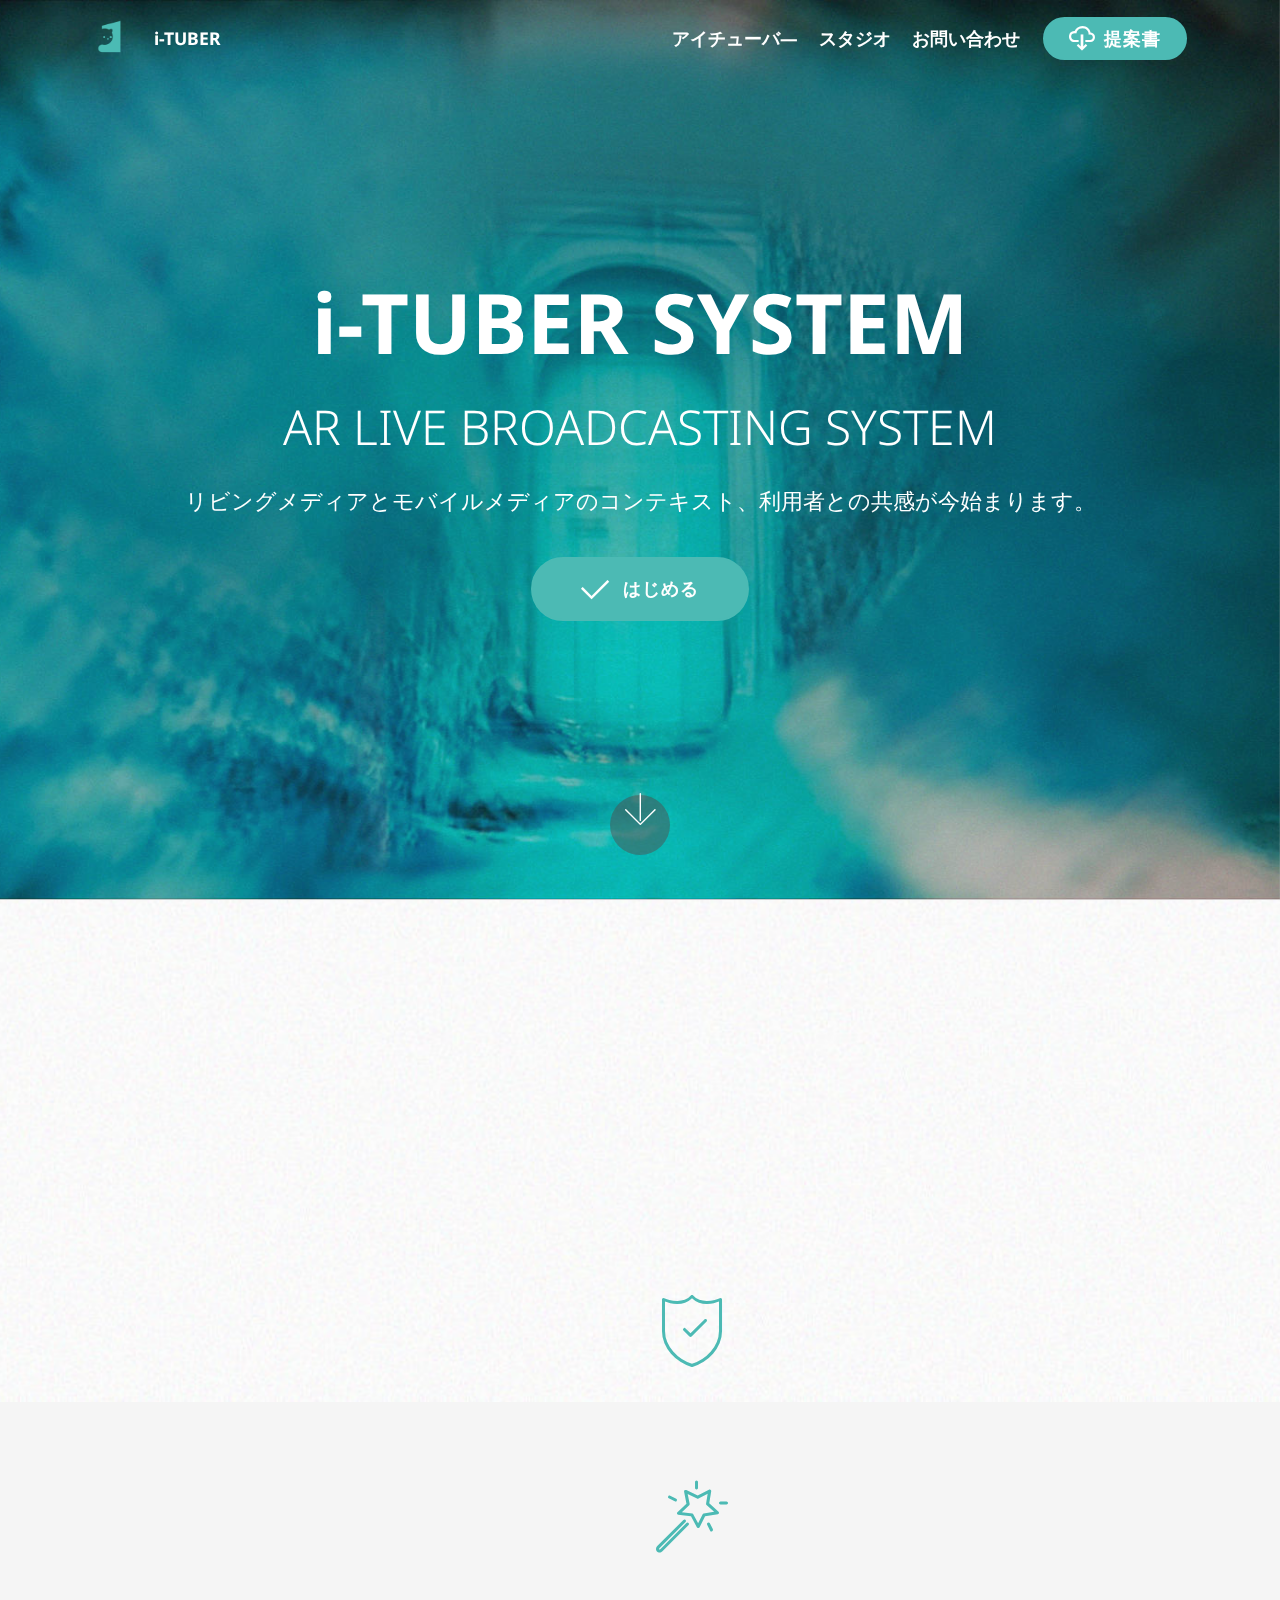
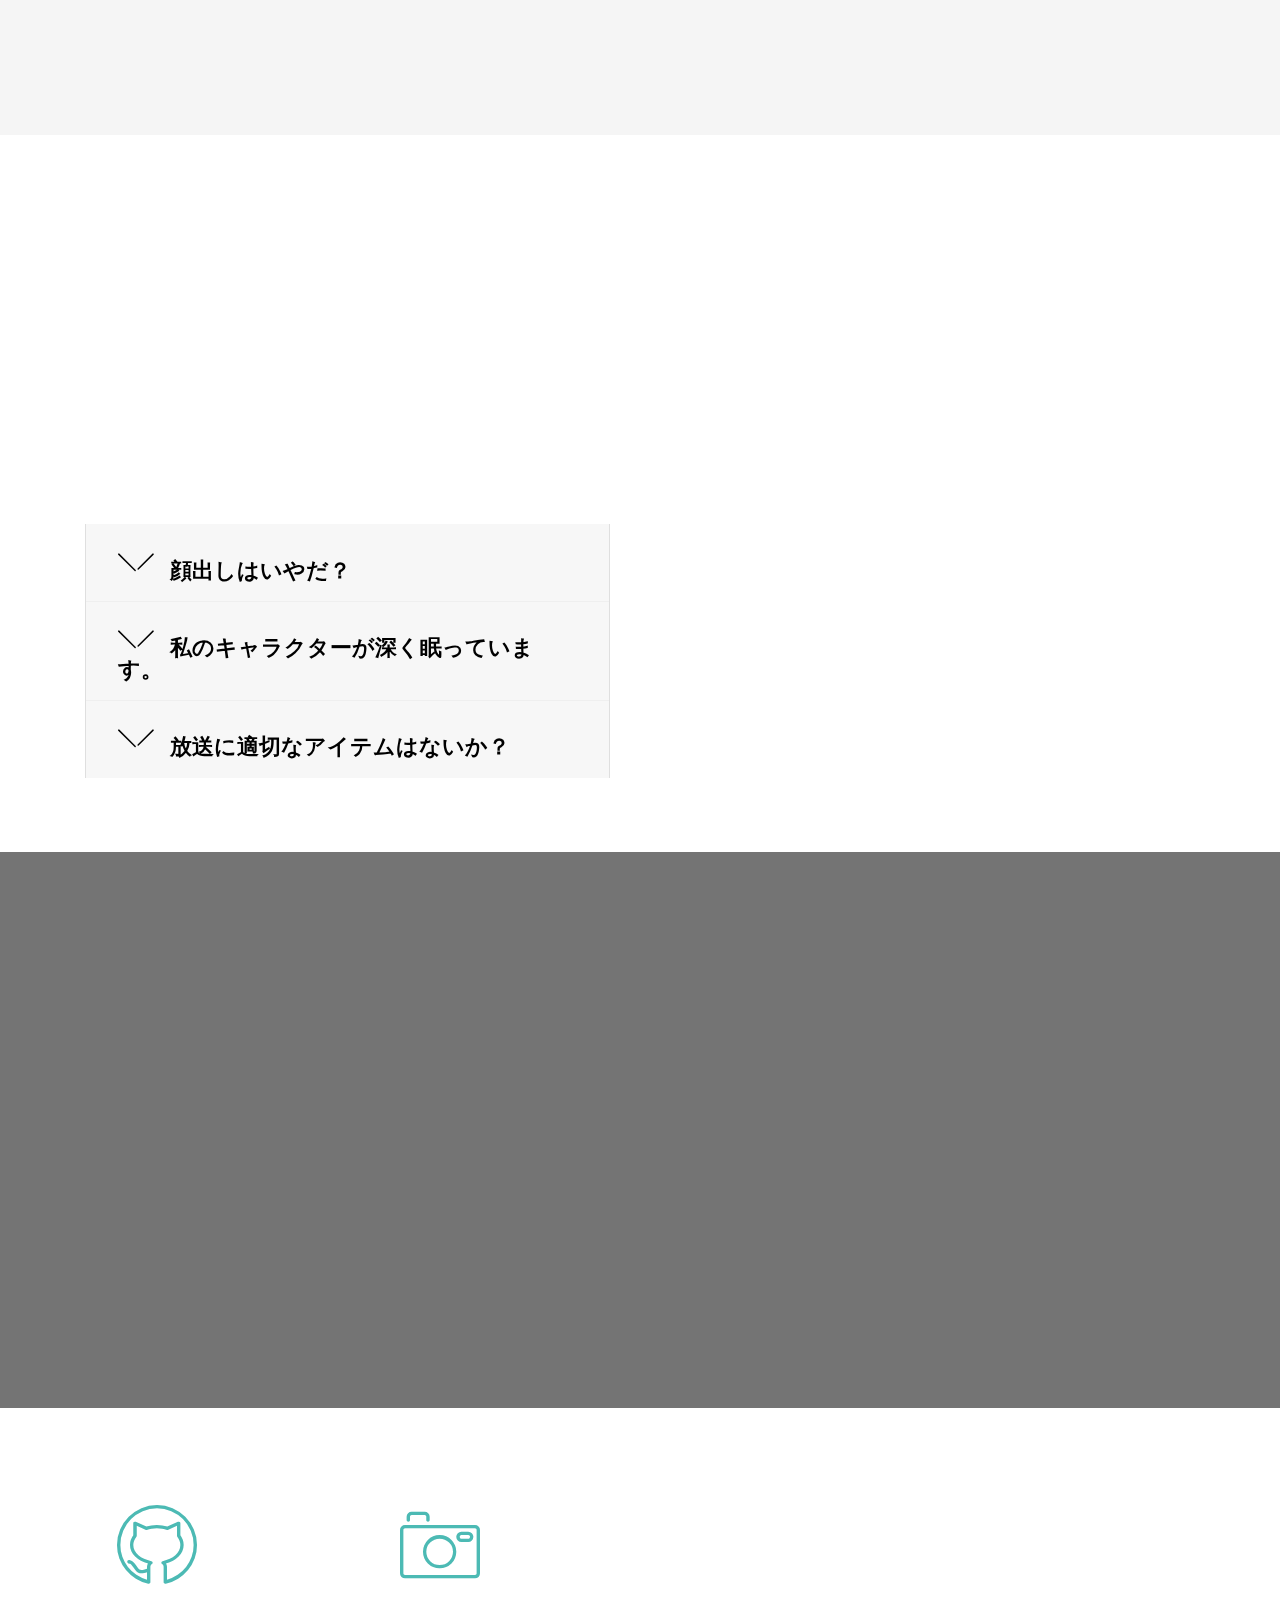
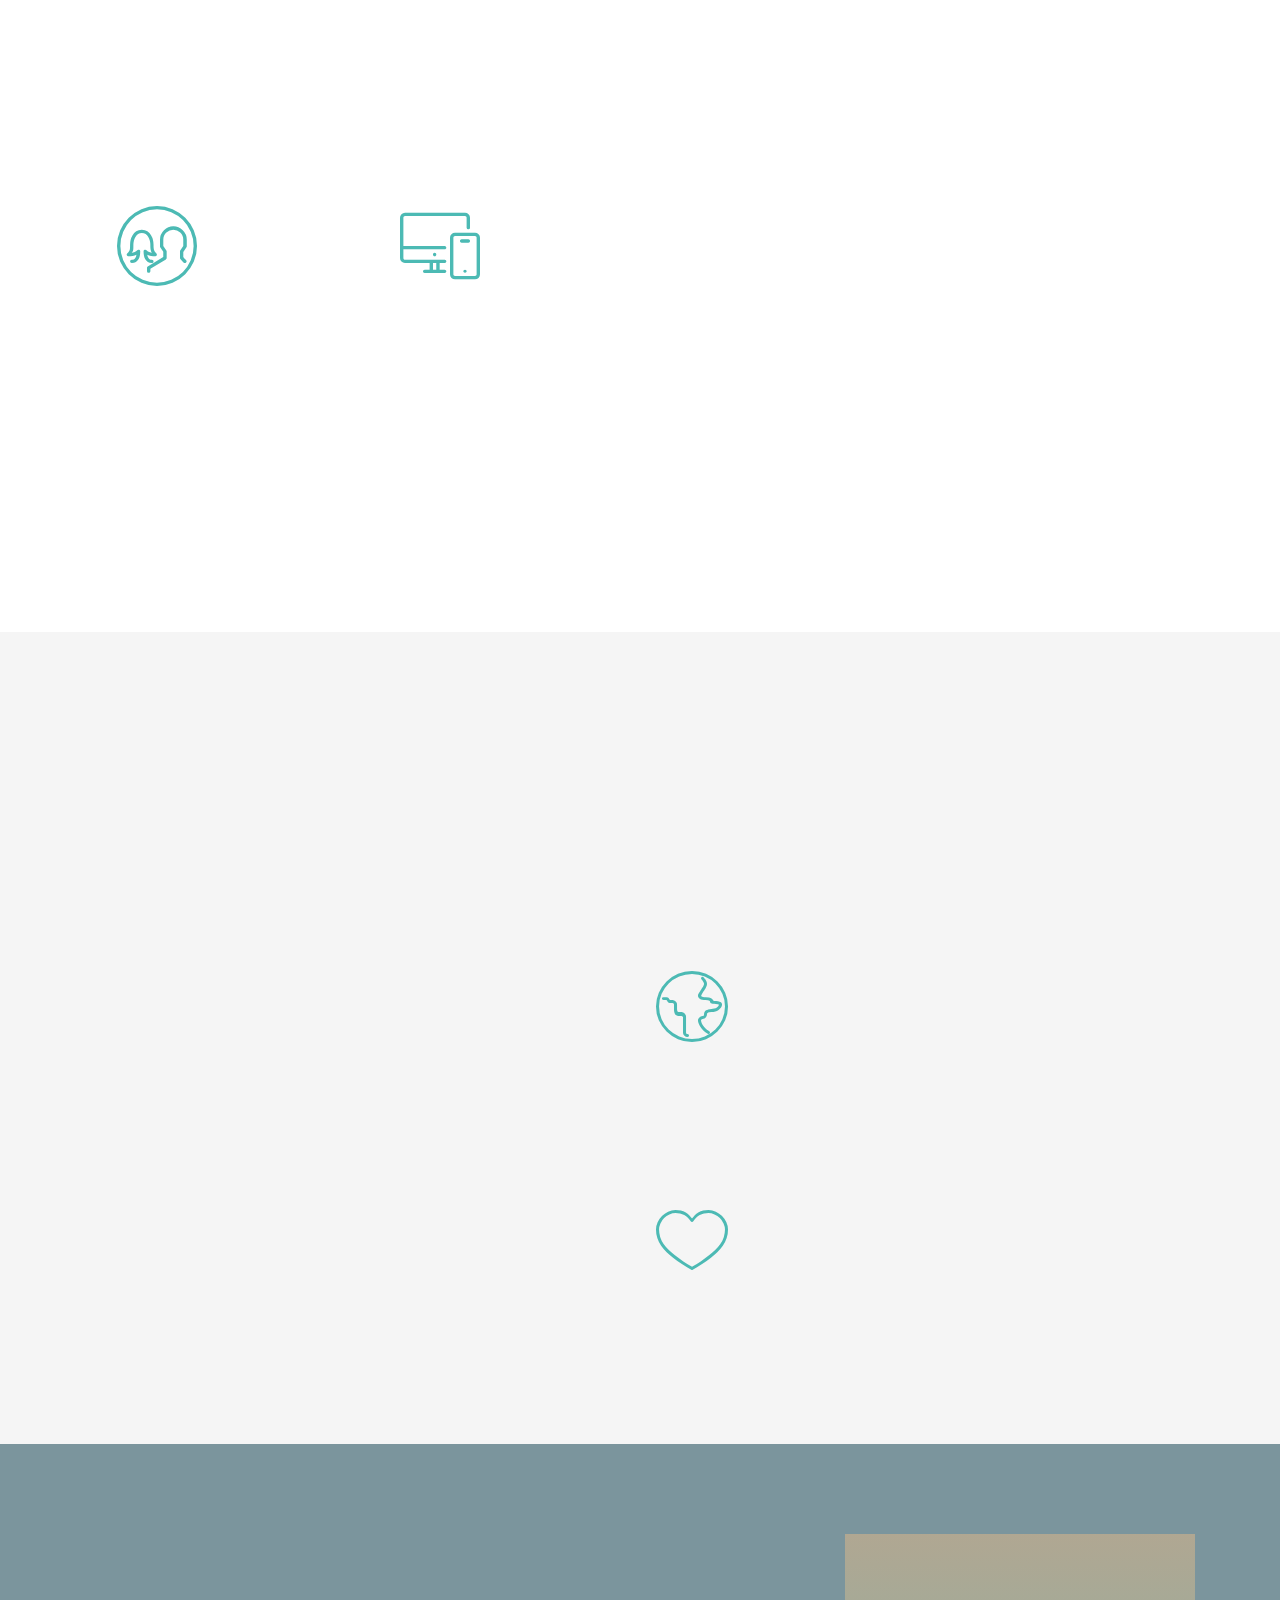
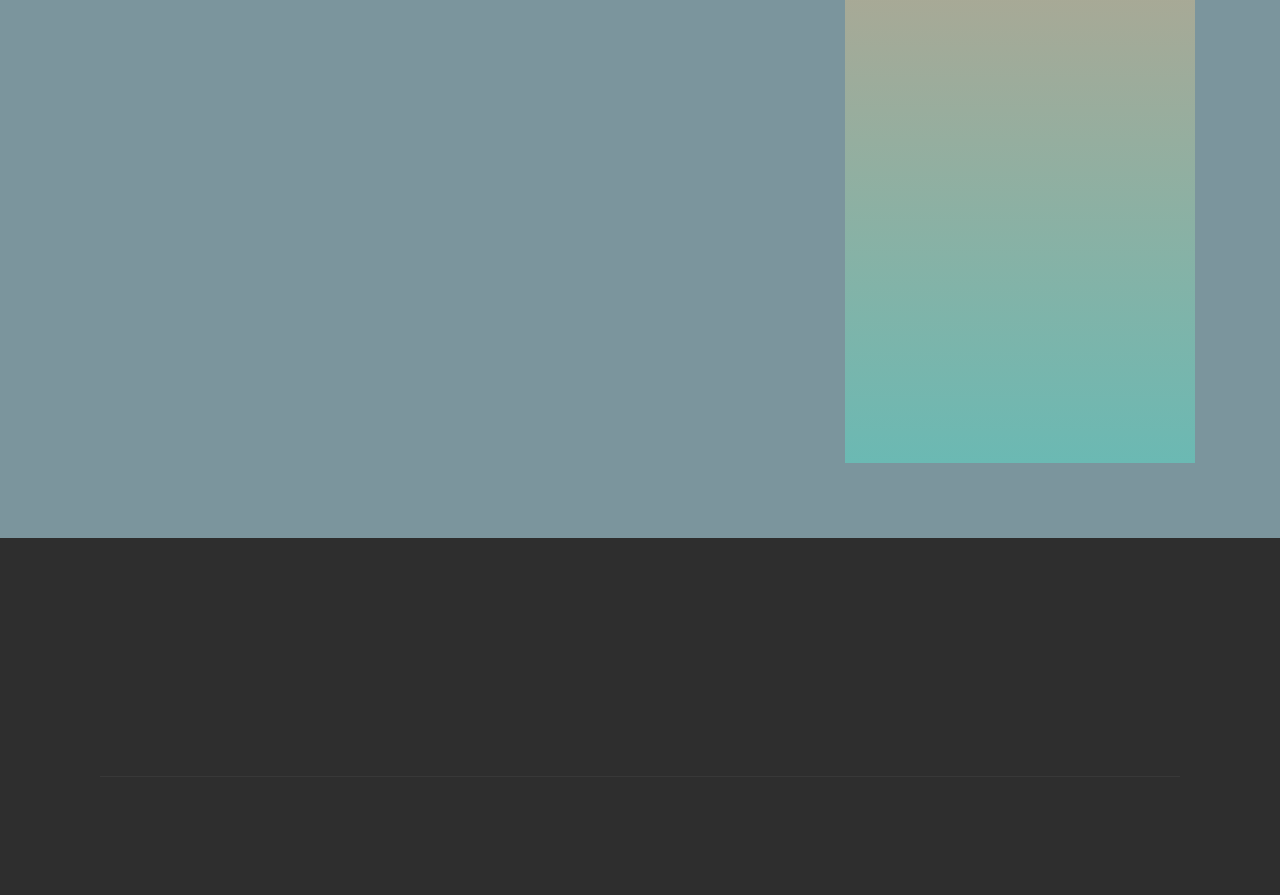
==== commit 59095981: "create github pages" ====
--- a/index.html
+++ b/index.html
@@ -8,12 +8,12 @@
   <meta name="twitter:card" content="summary_large_image"/>
 <meta name="twitter:image:src" content="assets/images/index-meta.jpg"/>
 <meta property="og:image" content="assets/images/index-meta.jpg"/>
-<meta name="twitter:title" content="i-Tuber System"/>
+<meta name="twitter:title" content="アイチューバ―システム"/>
 <meta name="viewport" content="width=device-width, initial-scale=1, minimum-scale=1">
   <link rel="shortcut icon" href="assets/images/500x725-1.ico" type="image/x-icon">
-  <meta name="description" content="아이튜버 시스템은 가상캐릭터가 현실공간에서 실제 사람과 라이브 방송이 가능하게 만드는 통합 솔루션으로 브이튜버에서 시작하여 AR, VR, MR 을 모두 아우르는 실감미디어 콘텐츠 제작기술을 가지고 있습니다. ">
+  <meta name="description" content="アイチューバ ーシステムは、仮想キャラクターが現実空間で、実際の人間とライブ放送を可能にする統合ソリューションでVチューバ ーから始まり、AR、VR、MRをすべてあわせた実感メディアコンテンツ制作技術を持っています。">
   
-  <title>i-Tuber System</title>
+  <title>アイチューバ―システム</title>
   <link rel="stylesheet" href="assets/web/assets/mobirise-icons2/mobirise2.css">
   <link rel="stylesheet" href="assets/web/assets/mobirise-icons/mobirise-icons.css">
   <link rel="stylesheet" href="assets/bootstrap/css/bootstrap.min.css">
@@ -68,13 +68,13 @@
             </div>
         </div>
           <div class="collapse navbar-collapse" id="navbarSupportedContent">
-            <ul class="navbar-nav nav-dropdown" data-app-modern-menu="true"><li class="nav-item"><a class="nav-link link text-white display-4" href="#top" aria-expanded="false"><strong>iTuber</strong></a></li><li class="nav-item"><a class="nav-link link text-white display-4" href="index.html#header7-1a" aria-expanded="false"><strong>Studio</strong></a></li><li class="nav-item"><a class="nav-link link text-white display-4" href="index.html#header15-15" aria-expanded="false"><strong>Contact Us</strong><br></a></li></ul>
-            <div class="navbar-buttons mbr-section-btn"><a class="btn btn-sm btn-primary display-4" href="assets/files/[두리번] 버추얼유튜버_라이브방송_시스템제안(방송용)_Final.pdf" target="_blank"><span class="mobi-mbri mobi-mbri-download-2 mbr-iconfont mbr-iconfont-btn" style="color: rgb(255, 255, 255);"></span><strong>PROPOSAL</strong></a></div>
+            <ul class="navbar-nav nav-dropdown" data-app-modern-menu="true"><li class="nav-item"><a class="nav-link link text-white display-4" href="#top" aria-expanded="false"><strong>アイチューバ―</strong><br></a></li><li class="nav-item"><a class="nav-link link text-white display-4" href="index.html#header7-1a" aria-expanded="false"><strong>スタジオ</strong><br></a></li><li class="nav-item"><a class="nav-link link text-white display-4" href="index.html#header15-15" aria-expanded="false"><strong>お問い合わせ</strong><br></a></li></ul>
+            <div class="navbar-buttons mbr-section-btn"><a class="btn btn-sm btn-primary display-4" href="assets/files/[두리번] 버추얼유튜버_라이브방송_시스템제안(방송용)_Final.pdf" target="_blank"><span class="mobi-mbri mobi-mbri-download-2 mbr-iconfont mbr-iconfont-btn" style="color: rgb(255, 255, 255);"></span><strong>提案書</strong></a></div>
         </div>
     </nav>
 </section>
 
-<section class="engine"><a href="https://mobirise.info/j">website templates</a></section><section class="cid-qTkA127IK8 mbr-fullscreen mbr-parallax-background" id="header2-1">
+<section class="engine"><a href="https://mobirise.info/n">free simple site templates</a></section><section class="cid-qTkA127IK8 mbr-fullscreen mbr-parallax-background" id="header2-1">
 
     
 
@@ -85,8 +85,8 @@
             <div class="mbr-white col-md-10">
                 <h1 class="mbr-section-title mbr-bold pb-3 mbr-fonts-style display-1">i-TUBER SYSTEM</h1>
                 <h3 class="mbr-section-subtitle align-center mbr-light pb-3 mbr-fonts-style display-2">AR LIVE BROADCASTING SYSTEM</h3>
-                <p class="mbr-text pb-3 mbr-fonts-style display-5">リビングルームのメディアとモバイルメディアのコンテキストでは、ユーザーとの親密な関係が開始されます。<br></p>
-                <div class="mbr-section-btn"><a class="btn btn-md btn-primary display-4" href="index.html#features11-g"><span class="mobi-mbri mobi-mbri-success mbr-iconfont mbr-iconfont-btn" style="color: rgb(255, 255, 255);"></span><strong>開始する</strong></a></div>
+                <p class="mbr-text pb-3 mbr-fonts-style display-5">リビングメディアとモバイルメディアのコンテキスト、利用者との共感が今始まります。<br></p>
+                <div class="mbr-section-btn"><a class="btn btn-md btn-primary display-4" href="index.html#features11-g"><span class="mobi-mbri mobi-mbri-success mbr-iconfont mbr-iconfont-btn" style="color: rgb(255, 255, 255);"></span><strong>はじめる</strong></a></div>
             </div>
         </div>
     </div>
@@ -111,9 +111,9 @@
                     <img src="assets/images/kakaotalk-20191028-155645100-1-479x556.jpg" alt="i-Tuber" title="i-Tuber">
                 </div>
                 <div class=" align-left aside-content">
-                    <h2 class="mbr-title pt-2 mbr-fonts-style display-2"><strong>V-Tuberを悩んか？</strong></h2>
+                    <h2 class="mbr-title pt-2 mbr-fonts-style display-2"><strong>V-TUBERで悩んでいませんか？</strong></h2>
                     <div class="mbr-section-text">
-                        <p class="mbr-text mb-5 pt-3 mbr-light mbr-fonts-style display-5">高価な機器がなくても専門知識がなくても、子供チュボシステムを利用して、誰でも簡単に私に動くようなキャラクターを動かして映像を作ることができます。<br></p>
+                        <p class="mbr-text mb-5 pt-3 mbr-light mbr-fonts-style display-5">高い装備がなくても専門知識がなくてもアイチューバ―システムを利用すれば誰でも簡単に自分が動く通りにキャラクターが動く動画を作ることができます。<br></p>
                     </div>
 
                     <div class="block-content">
@@ -123,13 +123,13 @@
                                     <span class="mbr-iconfont mbri-protect" style="color: rgb(76, 186, 180); fill: rgb(76, 186, 180);"></span>
                                 </div>     
                                 <div class="media-body">
-                                    <h4 class="card-title mbr-fonts-style display-5"><strong>きれいな私の顔が、</strong><strong><br></strong><br><strong>まだ示しジュギン嫌い！</strong><br></h4>
+                                    <h4 class="card-title mbr-fonts-style display-5"><strong>顔はいい方だと思うけどまだ、</strong><strong><br></strong><br><strong>だ顔出しはNGで！</strong><br></h4>
                                 </div>
                             </div>                
 
                             <div class="card-box">
                                 <p class="block-text mbr-fonts-style display-7">
-                                   顔公開することができ敏感なユーザーでもYoutuber、BJ、など、さまざまな映像クリエイターになることがあります。</p>
+                                   顔を公開するのに敏感な利用者たちもユーチューバーやＢＪ活動など多様な動画クリエイティブになれます。</p>
                             </div>
                         </div>
 
@@ -139,13 +139,13 @@
                                     <span class="mbr-iconfont mbri-magic-stick" style="color: rgb(76, 186, 180); fill: rgb(76, 186, 180);"></span>
                                 </div>     
                                 <div class="media-body">
-                                    <h4 class="card-title mbr-fonts-style display-5"><strong>自分のアバター</strong><br><strong><br></strong><strong>人がくれない神秘？</strong></h4>
+                                    <h4 class="card-title mbr-fonts-style display-5"><strong>自分だけのアバター</strong><br><strong><br></strong><strong>人だけでは伝わらない神秘感とは？</strong></h4>
                                 </div>
                             </div>                
 
                             <div class="card-box">
                                 <p class="block-text mbr-fonts-style display-7">
-                                    仮想キャラクターを利用して、実際の現実空間での様々な形態のコンテンツを作ることができており、アイテムの新鮮さが感じられます。</p>
+                                    仮想キャラクターを利用して実際の現実空間でいろいろな状態のコンテンツを作ることができ、アイテムの新鮮さを感じることができます。</p>
                             </div>
                         </div>
                     </div>
@@ -164,19 +164,23 @@
     <div class="container">
         <div class="media-container-row pt-5">
             <div class="accordion-content">
-                <h2 class="mbr-section-title align-center pb-3 mbr-fonts-style display-2"><strong>ただ悩みだけまたは。 <br>素敵挑戦してみたり。&nbsp;</strong></h2>
+                <h2 class="mbr-section-title align-center pb-3 mbr-fonts-style display-2"><strong>ただそこで悩んでばかりいないで,&nbsp;<br>かっこよく挑戦してみよう,&nbsp;</strong></h2>
                 
                 <div id="bootstrap-accordion_3" class="panel-group accordionStyles accordion pt-5 mt-3" role="tablist" aria-multiselectable="true">
                         <div class="card">
                             <div class="card-header" role="tab" id="headingOne">
                                 <a role="button" class="collapsed panel-title text-black" data-toggle="collapse" data-core="" href="#collapse1_3" aria-expanded="false" aria-controls="collapse1">
                                     <h4 class="mbr-fonts-style display-5">
-                                        <span class="sign mbr-iconfont mbri-arrow-down inactive"></span><strong>顔の露出するのは嫌いなのに？</strong></h4>
+                                        <span class="sign mbr-iconfont mbri-arrow-down inactive"></span><strong>顔出しはいやだ？</strong></h4>
                                 </a>
                             </div>
                             <div id="collapse1_3" class="panel-collapse noScroll collapse" role="tabpanel" aria-labelledby="headingOne" data-parent="#bootstrap-accordion_3">
                                 <div class="panel-body p-4">
-                                    <p class="mbr-fonts-style panel-text display-7">'나도 유투버가 되고싶은데 왠지 부끄러워! '모자이크처리를 하거나 마스크나가면을 쓰지 않고도 당당하게 영상을 만들수 있습니다.<br>*페이셜기능(얼굴모션)을 통해 다양한 <strong>캐릭터의 모습으로 방송가능</strong>합니다.<br>*다양한 <strong>캐릭터와 합방</strong>을 통해 새로운 콘텐츠를 만들어보세요.<br>*<strong>일반스튜디오보다 저렴한 가격</strong>으로 누구나 이용가능합니다.</p>
+                                    <p class="mbr-fonts-style panel-text display-7">「自分もユーチューバーになりたいけどなんか恥ずかしい！」
+<br>モザイク処理をしたりマスクや仮面をつけなくても堂々と動画をつくることができます。
+<br>*フェイシャル機能(顔モーション)を通じて多様なキャラクターの姿を放送することができます。
+<br>*様々なキャラクターと併合して新しいコンテンツを作ってみましょう。
+<br>*一般のスタジオより安い価格で誰でも利用することができます。&nbsp;<br></p>
                                 </div>
                             </div>
                         </div>
@@ -185,14 +189,15 @@
                             <div class="card-header" role="tab" id="headingTwo">
                                 <a role="button" class="collapsed panel-title text-black" data-toggle="collapse" data-core="" href="#collapse2_3" aria-expanded="false" aria-controls="collapse2">
                                     <h4 class="mbr-fonts-style mbr-fonts-style display-5">
-                                        <span class="sign mbr-iconfont mbri-arrow-down inactive"></span><strong>愛らしいそれら起こしてください。</strong></h4>
+                                        <span class="sign mbr-iconfont mbri-arrow-down inactive"></span><strong>私のキャラクターが深く眠っています。</strong></h4>
                                 </a>
                                 
                             </div>
                             <div id="collapse2_3" class="panel-collapse noScroll collapse" role="tabpanel" aria-labelledby="headingTwo" data-parent="#bootstrap-accordion_3">
                                 <div class="panel-body p-4">
-                                    <p class="mbr-fonts-style panel-text display-7">
-                                       수많은 디자이너 혹은 디자인을 꿈꾸는 많은 전문가들이 하루에도 수없이 많은 캐릭터를 만들어내지만 세상에는 아직 너무 많은 캐릭터가 깊은 잠에 빠져있습니다. 이제 그들을 깨워볼까요?<br>* 이미 지나버린 <strong>캐릭터의 역주행</strong>을 노려보세요.<br>* 게임개발사 및 캐릭터회사에서 또 다른 <strong>비지니스 모델</strong>을 만드세요.<br><br></p>
+                                    <p class="mbr-fonts-style panel-text display-7">数多くのデザイナーを夢見る専門家たちが一日でキャラクターを多く作り出しますが、世界にはもっとたくさんのキャラクターが深いところで眠りについています。
+<br>そろそろ彼らを目覚めさせましょうか？
+<br>*既に終わってしまったキャラクターの逆走行を狙ってみてください。<br>*ゲーム開発社及びキャラクター会社からまた違うビジネスモデルを作ってみましょう。 <br></p>
                                 </div>
                             </div>
                         </div>
@@ -201,14 +206,15 @@
                             <div class="card-header" role="tab" id="headingThree">
                                 <a role="button" class="collapsed panel-title text-black" data-toggle="collapse" data-core="" href="#collapse3_3" aria-expanded="false" aria-controls="collapse3">
                                     <h4 class="mbr-fonts-style display-5">
-                                        <span class="sign mbr-iconfont mbri-arrow-down inactive"></span><strong> 放送に適したアイテムが何なのか？
+                                        <span class="sign mbr-iconfont mbri-arrow-down inactive"></span><strong>放送に適切なアイテムはないか？
                                     </strong></h4>
                                 </a>
                             </div>
                             <div id="collapse3_3" class="panel-collapse noScroll collapse" role="tabpanel" aria-labelledby="headingThree" data-parent="#bootstrap-accordion_3">
                                 <div class="panel-body p-4">
-                                    <p class="mbr-fonts-style panel-text display-7">
-                                       점점 줄어드는 방송시청시간, 변해가는 미디어 시장에서 이보다 좋은 아이템은 없습니다.<br>* 최대 <strong>7개의 카메라 앵글</strong>을 통해 실제 방송과 동일한 환경으로 제작합니다.<br>* 리얼스튜디오와 가상스튜디오간의 <strong>실시간</strong>&nbsp;<strong>이원중계</strong>를 통해<strong>&nbsp;팬미팅 및 프로모션</strong>이&nbsp;가능합니다.<br></p>
+                                    <p class="mbr-fonts-style panel-text display-7">どんどん減っていく放送視聴時間、変化していくメディア市場には
+<br>これよりもいいアイテムはありません
+<br>* 最大7個のカメラアングルを通して実際の放送と統一する環境をつくりあげます。<br>*リアルスタジオと仮想スタジオ間のリアルタイムの二元中継を通じてファンミーティング及びプロモーションが可能です。<br></p>
                                 </div>
                             </div>
                         </div>
@@ -240,10 +246,10 @@
             <div class="media-content align-right">
                 <h1 class="mbr-section-title mbr-white pb-3 mbr-fonts-style display-1">iTuber Studio</h1>
                 <div class="mbr-section-text mbr-white pb-3">
-                    <p class="mbr-text mbr-fonts-style display-5">リアルタイムでキャラクター放送を行うことができ、別のオープンスタジオもあって、ファンミーティングやオープンスタジオ放送環境が可能です。
+                    <p class="mbr-text mbr-fonts-style display-5">リアルタイムでのキャラクター放送ができ、オープンスタジオも別途の空間に位置しているのでファンミーティング及びオープンスタジオでの放送環境も備えています。
                     </p>
                 </div>
-                <div class="mbr-section-btn"><a class="btn btn-md btn-primary display-4" href="https://www.youtube.com/channel/UCLnyazPqaMlbNx8Q-sjQ4oQ" target="_blank"><span class="mobi-mbri mobi-mbri-video-play mbr-iconfont mbr-iconfont-btn"></span><strong>ぱんぱんTVチャンネルGO！</strong></a></div>
+                <div class="mbr-section-btn"><a class="btn btn-md btn-primary display-4" href="https://www.youtube.com/channel/UCLnyazPqaMlbNx8Q-sjQ4oQ" target="_blank"><span class="mobi-mbri mobi-mbri-video-play mbr-iconfont mbr-iconfont-btn"></span><strong>トークトークtv GO！</strong></a></div>
             </div>
 
             <div class="mbr-figure" style="width: 100%;"><iframe class="mbr-embedded-video" src="https://www.youtube.com/embed/oZw3TIycT0s?rel=0&amp;amp;showinfo=0&amp;autoplay=1&amp;loop=1&amp;playlist=oZw3TIycT0s" width="1280" height="720" frameborder="0" allowfullscreen></iframe></div>
@@ -261,9 +267,9 @@
     <div class="container pt-4 mt-2">
         <div class="media-container-row">
             <div class="media-block" style="width: 49%;">
-                <h2 class="mbr-section-title pb-3 align-left mbr-fonts-style display-2"><strong>실감미디어</strong><br><strong>당신도 만들수 있어요!<br></strong></h2>
+                <h2 class="mbr-section-title pb-3 align-left mbr-fonts-style display-2"><strong>実感メディア</strong><br><strong>あなたも作れます！<br></strong></h2>
                 <h3 class="mbr-section-subtitle pb-5 align-left mbr-fonts-style display-5">
-                    오늘도 아이튜버로 만들어지고 있는 수많은 콘텐츠를 어디서든 즐길수 있습니다.</h3>
+                    今日もアイチューバ―で作られた多くのコンテンツをどこででも楽しむことができます。</h3>
                 <div class="mbr-figure">
                     <img src="assets/images/1212221-1024x641.png" alt="I-Tuber Softwear" title="I-Tuber Softwear">
                 </div>
@@ -279,8 +285,8 @@
                             </div>
                             <div class="card-text">
                                 <h4 class="mbr-content-title mbr-bold mbr-fonts-style display-5">
-                                    아이튜버 가상 캐릭터</h4>
-                                <p class="mbr-content-text mbr-fonts-style display-7">기본10개의 캐릭터를 사용할수 있으며, 3개월에 한번 새로운 캐릭터가 업데이트 됩니다.</p>
+                                    アイチューバ―仮想キャラクター</h4>
+                                <p class="mbr-content-text mbr-fonts-style display-7">基本は10個のキャラクターを使用することができ、３ヶ月に1度新しいキャラクターがアップロードされます。</p>
                             </div>
                         </div>
                     </div>
@@ -293,8 +299,8 @@
                                 </h3>
                             </div>
                             <div class="card-text">
-                                <h4 class="mbr-content-title mbr-bold mbr-fonts-style display-5">7개의 앵글 카메라</h4>
-                                <p class="mbr-content-text mbr-fonts-style display-7">최대 7개의 다중카메라를 이용해 어떤 상황의 앵글도 만들수 있습니다.</p>
+                                <h4 class="mbr-content-title mbr-bold mbr-fonts-style display-5">７個のアングルカメラ</h4>
+                                <p class="mbr-content-text mbr-fonts-style display-7">最大７個の多種カメラを利用してどんな状況でのアングルもつくりあげることができます。</p>
                             </div>
                         </div>
                     </div>
@@ -306,9 +312,9 @@
                                     99</h3>
                             </div>
                             <div class="card-text">
-                                <h4 class="mbr-content-title mbr-bold mbr-fonts-style display-5">브이튜버 크리에이터</h4>
+                                <h4 class="mbr-content-title mbr-bold mbr-fonts-style display-5">ブイチューバ―クリエイター(Vチューバ―クリエイター)</h4>
                                 <p class="mbr-content-text mbr-fonts-style display-7">
-                                        브이튜버는 이제 필수가 되어가고 있습니다. 아이튜버시스템을 이용하는 브이튜버가 늘어나고 있습니다.</p>
+                                        ブイチューバ―(Ｖチューバ―)は今なくてはならない存在になってきています。アイチューバ―システムを使うブイチューバ―(Ｖチューバ―)が増えてきています。</p>
                             </div>
                         </div>
                     </div>
@@ -319,8 +325,8 @@
                                 <h3 class="count py-3 mbr-fonts-style display-2">399</h3>
                             </div>
                             <div class="card-texts">
-                                <h4 class="mbr-content-title mbr-bold mbr-fonts-style display-5">모바일 애니메이션</h4>
-                                <p class="mbr-content-text mbr-fonts-style display-7">현실공간에서 출연자와 상호 소통이 가능하며 실물 제품 리뷰도 가능하여 캐릭터가 실존해 있는 것 같습니다.&nbsp;<br></p>
+                                <h4 class="mbr-content-title mbr-bold mbr-fonts-style display-5">モバイルアニメーション</h4>
+                                <p class="mbr-content-text mbr-fonts-style display-7">現実空間で出演者と相互疎通が可能で、実物の商品レビューもでき、キャラクターが実在するように思えます。<br></p>
                             </div>
                         </div>
                     </div>
@@ -344,10 +350,10 @@
                     <img src="assets/images/kakaotalk-20191029-135859436-511x639.png" alt="I-Tuber" title="I-Tuber">
                 </div>
                 <div class=" align-left">
-                    <h2 class="mbr-title pt-2 mbr-fonts-style display-2"><strong>AR LIVE </strong><br><strong>BROADCASTING
+                    <h2 class="mbr-title pt-2 mbr-fonts-style display-2"><strong>AR LIVE </strong><br><strong>ブロードキャスティング
 </strong></h2>
                     <div class="mbr-section-text">
-                        <p class="mbr-text mb-5 pt-3 mbr-light mbr-fonts-style display-5">우리와 같이 아이튜버시스템을 이용하여 가상공간과 현실세계의 벽을 허물어 주세요.</p>
+                        <p class="mbr-text mb-5 pt-3 mbr-light mbr-fonts-style display-5">私達のようにアイチューバ―を使って仮想空間と現実空間の壁を崩してみましょう。</p>
                     </div>
 
                     <div class="block-content">
@@ -358,14 +364,12 @@
                                 </div>     
                                 <div class="media-body">
                                     <h4 class="card-title mbr-fonts-style display-5"><strong>
-                                        누구나 꿈꾸는 가상공간</strong></h4>
+                                        誰もが夢みる仮想空間</strong></h4>
                                 </div>
                             </div>                
 
                             <div class="card-box">
-                                <p class="block-text mbr-fonts-style display-7">진짜 나를 표현하는 나만의 캐릭터, 아이언맨이 되고 싶었던 꿈, 
-<br>가상의 공간을 넘어 진짜 나를 표현하고 싶으시다면
-<br>아이튜버는 당신의 상상을 <strong>현실로 만들어 드립니다.</strong>&nbsp;<br></p>
+                                <p class="block-text mbr-fonts-style display-7">本当の自分を表現する私だけのキャラクター、アイアンマンになりたかったという夢、仮想の空間を越えて本当の自分を表現したいなら、アイチューバ―はあなたの頭の中だけの想像を現実世界に創り上げます。<br></p>
                             </div>
                         </div>
 
@@ -376,13 +380,12 @@
                                 </div>     
                                 <div class="media-body">
                                     <h4 class="card-title mbr-fonts-style display-5"><strong>
-                                        내가 주인공이 되는 이곳!</strong></h4>
+                                        自分が主人公になれる場所！</strong></h4>
                                 </div>
                             </div>                
 
                             <div class="card-box">
-                                <p class="block-text mbr-fonts-style display-7">메트릭스 가상세계에서의 주인공은 니오였습니다.
-<br>아이튜버의 세계는 가상을 초월한 현실입니다. <br>그리고 <strong>주인공은 바로 당신 입니다.&nbsp;</strong><br></p>
+                                <p class="block-text mbr-fonts-style display-7">マトリックスの仮想世界での主人公はネオでした。<br>しかしアイチューバーの世界は仮想を超越した現実です。<br>そしてその主人公はあなたです。<br></p>
                             </div>
                         </div>
                     </div>
@@ -401,44 +404,34 @@
     <div class="container align-right">
         <div class="row">
             <div class="mbr-white col-lg-8 col-md-7 content-container">
-                <h1 class="mbr-section-title mbr-bold pb-3 mbr-fonts-style display-2">잠들어 있는 캐릭터를<br>살려주세요.</h1>
-                <p class="mbr-text pb-3 mbr-fonts-style display-7">주변 모든 사무실의 불이 꺼진 깊은 밤,
-<br>틀어 놓은 노동요는 귀에 들어오지 않고
-<br>잠들었다고 연락 받은 아이의 사진을 가끔 보며
-<br>
-<br>기획자, 디자이너, 연출자, 모두 함께
-<br>밤을 지세며 만든&nbsp;<strong>그 캐릭터는 지금 어디에 있나요..?
-</strong><br>
-<br>부디
-그 캐릭터가 다시 세상에 나와
-<br>그 깊었던 밤, 함께 해줘서 고맙다고 말할 수 있게
-<br><strong>어디선가 잠들어 있는 캐릭터를 살려주세요.
-</strong><br>아이튜버가 힘껏 도와드리겠습니다. &nbsp;<br></p>
+                <h1 class="mbr-section-title mbr-bold pb-3 mbr-fonts-style display-2">眠っているキャラクターを呼び起こして下さい。</h1>
+                <p class="mbr-text pb-3 mbr-fonts-style display-7">周辺のすべてのオフィスの明かりさえも消えた深い夜、労働歌さえも耳に入らず、<br>眠りについたと連絡をもらったこどもの写真を時々見ながら企画者、<br>デザイナー、演出家、すべて一緒に夜をあかしてつくったそのキャラクターは今どこですか？<br><br>是非そのキャラクターがもう一度世界に出てきてあの夜、<br>一緒に過ごしてくれてありがとうと言えるようにどこかで眠っているキャラクターをもう一度起こしてください。アイチューバ―が精一杯お手伝いします。<br></p>
             </div>
             <div class="col-lg-4 col-md-5">
                 <div class="form-container">
                     <div class="media-container-column" data-form-type="formoid">
                         <!---Formbuilder Form--->
-                        <form action="https://mobirise.com/" method="POST" class="mbr-form form-with-styler" data-form-title="Mobirise Form"><input type="hidden" name="email" data-form-email="true" value="MTCwSL69bywZj23fO+c150+saQIbtMX8X8IQtw8hgrd5QF9wfGw/TocsvUkqrQOh55fh+93uEAJ6xZE22i1gfeM7adbX2jZJ44jSdqVRV9jcBOrD+p+8ii8iAY7ASTRl">
+                        <form action="https://mobirise.com/" method="POST" class="mbr-form form-with-styler" data-form-title="Mobirise Form"><input type="hidden" name="email" data-form-email="true" value="D/ZJMMHUaaB2yaYvn3qgtEDqTTDXBMLoljlY4cqOkyGlkDkssvTeHOr4RsCUj0X6dRlmG5NCfW3GwE90Ps48JYzOLTmxQHzarOcC+alCBAU8RSs2HM9eakPLHxk2Es+4">
                             <div class="row">
-                                <div hidden="hidden" data-form-alert="" class="alert alert-success col-12">접수 되었습니다. 빠른시일에 연락드리겠습니다.</div>
+                                <div hidden="hidden" data-form-alert="" class="alert alert-success col-12">受付完了しました。
+こちらから追ってご連絡致します。</div>
                                 <div hidden="hidden" data-form-alert-danger="" class="alert alert-danger col-12">
                                 </div>
                             </div>
                             <div class="dragArea row">
                                 <div class="col-md-12 form-group " data-for="name">
-                                    <input type="text" name="name" placeholder="Name" data-form-field="Name" required="required" class="form-control px-3 display-7" id="name-header15-15">
+                                    <input type="text" name="name" placeholder="氏名、" data-form-field="Name" required="required" class="form-control px-3 display-7" id="name-header15-15">
                                 </div>
                                 <div class="col-md-12 form-group " data-for="email">
-                                    <input type="email" name="email" placeholder="Email" data-form-field="Email" required="required" class="form-control px-3 display-7" id="email-header15-15">
+                                    <input type="email" name="email" placeholder="eメールアドレス、" data-form-field="Email" required="required" class="form-control px-3 display-7" id="email-header15-15">
                                 </div>
                                 <div data-for="phone" class="col-md-12 form-group ">
-                                    <input type="tel" name="phone" placeholder="Phone" data-form-field="Phone" class="form-control px-3 display-7" id="phone-header15-15">
+                                    <input type="tel" name="phone" placeholder="電話番号、" data-form-field="Phone" class="form-control px-3 display-7" id="phone-header15-15">
                                 </div>
                                 <div data-for="message" class="col-md-12 form-group ">
-                                    <textarea name="message" placeholder="Message" data-form-field="Message" class="form-control px-3 display-7" id="message-header15-15"></textarea>
-                                </div>
-                                <div class="col-md-12 input-group-btn"><button type="submit" class="btn btn-form btn-secondary display-4"><span class="mobi-mbri mobi-mbri-contact-form mbr-iconfont mbr-iconfont-btn" style="color: rgb(255, 255, 255);"></span><strong>문의하기</strong></button></div>
+                                    <textarea name="message" placeholder="メッセージ(問い合わせ内容)" data-form-field="Message" class="form-control px-3 display-7" id="message-header15-15"></textarea>
+                                </div>
+                                <div class="col-md-12 input-group-btn"><button type="submit" class="btn btn-form btn-secondary display-4"><span class="mobi-mbri mobi-mbri-contact-form mbr-iconfont mbr-iconfont-btn" style="color: rgb(255, 255, 255);"></span><strong>問い合わせ</strong></button></div>
                             </div>
                         </form><!---Formbuilder Form--->
                     </div>
@@ -465,10 +458,9 @@
                 </div>
             </div>
             <div class="col-12 col-md-3 mbr-fonts-style display-7">
-                <h5 class="pb-3"><strong>
-                    Address
+                <h5 class="pb-3"><strong>Address
                 </strong></h5>
-                <p class="mbr-text">서울시 마포구 월드컵로 8길 40-8</p>
+                <p class="mbr-text">ソウル特別市  麻浦区 ワールドカップ通り 8キル 40-8</p>
             </div>
             <div class="col-12 col-md-3 mbr-fonts-style display-7">
                 <h5 class="pb-3"><strong>
@@ -482,7 +474,7 @@
                 <h5 class="pb-3"><strong>
                     Links
                 </strong></h5>
-                <p class="mbr-text"><a class="text-primary" href="http://dooribun.com/" target="_blank">Dooribun Site</a>&nbsp;<br><a class="text-primary" href="http://www.qplan.co.kr/">QPlan Site</a><br><a class="text-primary" href="assets/files/%5B%EB%91%90%EB%A6%AC%EB%B2%88%5D%20%EB%B2%84%EC%B6%94%EC%96%BC%EC%9C%A0%ED%8A%9C%EB%B2%84_%EB%9D%BC%EC%9D%B4%EB%B8%8C%EB%B0%A9%EC%86%A1_%EC%8B%9C%EC%8A%A4%ED%85%9C%EC%A0%9C%EC%95%88(%EB%B0%A9%EC%86%A1%EC%9A%A9)_Final.pdf" target="_blank">Download for Proposal&nbsp;</a></p>
+                <p class="mbr-text"><a class="text-primary" href="http://dooribun.com/" target="_blank">Dooribun サイト</a>&nbsp;<br><a class="text-primary" href="http://www.qplan.co.kr/">QPlan サイト</a><br><a class="text-primary" href="assets/files/%5B%EB%91%90%EB%A6%AC%EB%B2%88%5D%20%EB%B2%84%EC%B6%94%EC%96%BC%EC%9C%A0%ED%8A%9C%EB%B2%84_%EB%9D%BC%EC%9D%B4%EB%B8%8C%EB%B0%A9%EC%86%A1_%EC%8B%9C%EC%8A%A4%ED%85%9C%EC%A0%9C%EC%95%88(%EB%B0%A9%EC%86%A1%EC%9A%A9)_Final.pdf" target="_blank">提案書ダウンロード</a></p>
             </div>
         </div>
         <div class="footer-lower">
--- a/assets/mobirise/css/mbr-additional.css
+++ b/assets/mobirise/css/mbr-additional.css
@@ -1079,7 +1079,7 @@
   }
 }
 .cid-qTkA127IK8 {
-  background-image: url("../../../assets/images/mbr-1920x1170.jpg");
+  background-image: url("../../../assets/images/kakaotalk-20191028-105818274-1920x980.jpg");
 }
 .cid-qTkA127IK8 .mbr-text,
 .cid-qTkA127IK8 .mbr-section-btn {
@@ -1382,17 +1382,19 @@
 .cid-rF3Ou7Be8W {
   padding-top: 90px;
   padding-bottom: 75px;
-  background-image: url("../../../assets/images/background4.jpg");
+  background-image: url("../../../assets/images/kakaotalk-20191028-205818212-1920x700.jpg");
 }
 .cid-rF3Ou7Be8W .form-control,
 .cid-rF3Ou7Be8W .form-control:focus {
   background: #ffffff;
-  border: 1px solid #ffffff;
+  border: 1px solid #ff8767;
 }
 .cid-rF3Ou7Be8W .form-container {
   transition: all .2s;
-  border: 1px solid #ffffff;
+  border: 1px solid #ff8767;
   padding: 1rem;
+  background: linear-gradient(#b0a792, #6bb9b3);
+  border: none;
 }
 .cid-rF3Ou7Be8W textarea.form-control {
   min-height: 188px;
--- a/assets/mobirise/css/mbr-additional.css
+++ b/assets/mobirise/css/mbr-additional.css
@@ -1079,7 +1079,7 @@
   }
 }
 .cid-qTkA127IK8 {
-  background-image: url("../../../assets/images/mbr-1920x1170.jpg");
+  background-image: url("../../../assets/images/kakaotalk-20191028-105818274-1920x980.jpg");
 }
 .cid-qTkA127IK8 .mbr-text,
 .cid-qTkA127IK8 .mbr-section-btn {
@@ -1382,17 +1382,19 @@
 .cid-rF3Ou7Be8W {
   padding-top: 90px;
   padding-bottom: 75px;
-  background-image: url("../../../assets/images/background4.jpg");
+  background-image: url("../../../assets/images/kakaotalk-20191028-205818212-1920x700.jpg");
 }
 .cid-rF3Ou7Be8W .form-control,
 .cid-rF3Ou7Be8W .form-control:focus {
   background: #ffffff;
-  border: 1px solid #ffffff;
+  border: 1px solid #ff8767;
 }
 .cid-rF3Ou7Be8W .form-container {
   transition: all .2s;
-  border: 1px solid #ffffff;
+  border: 1px solid #ff8767;
   padding: 1rem;
+  background: linear-gradient(#b0a792, #6bb9b3);
+  border: none;
 }
 .cid-rF3Ou7Be8W textarea.form-control {
   min-height: 188px;
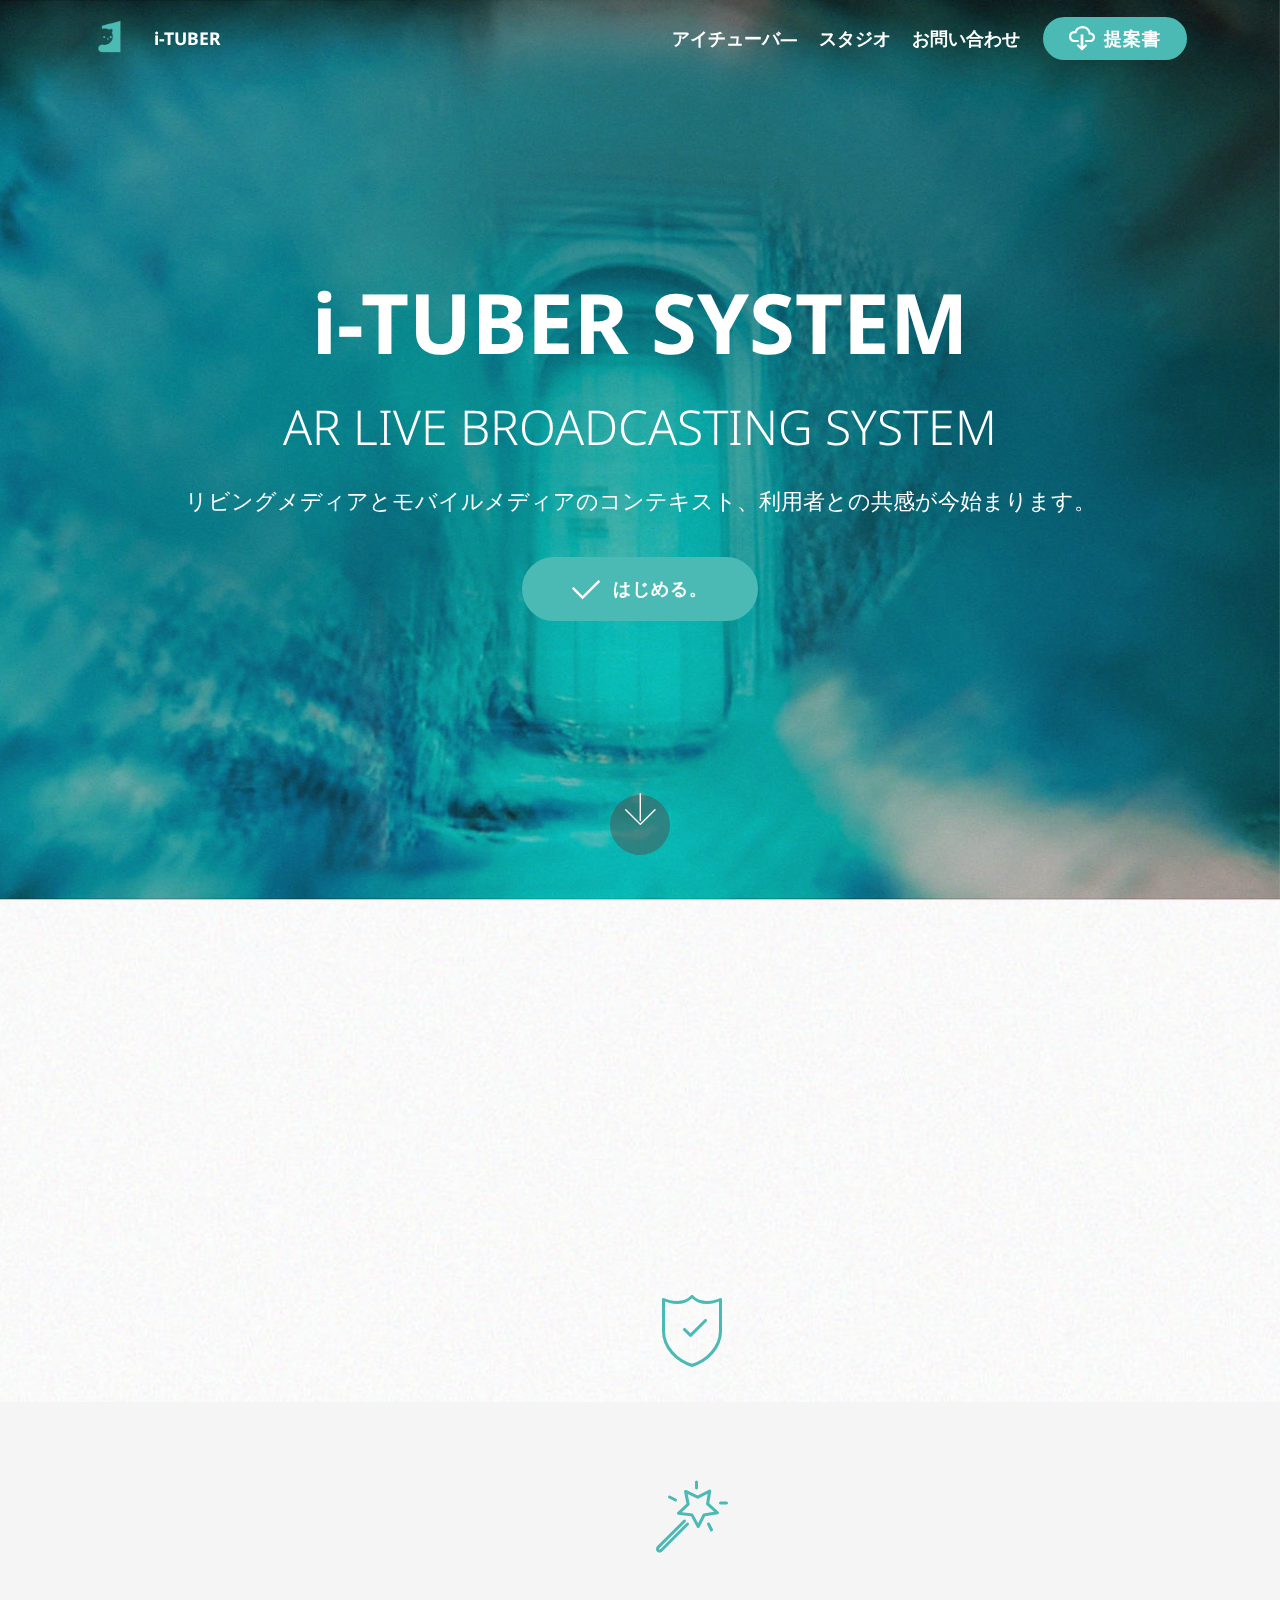
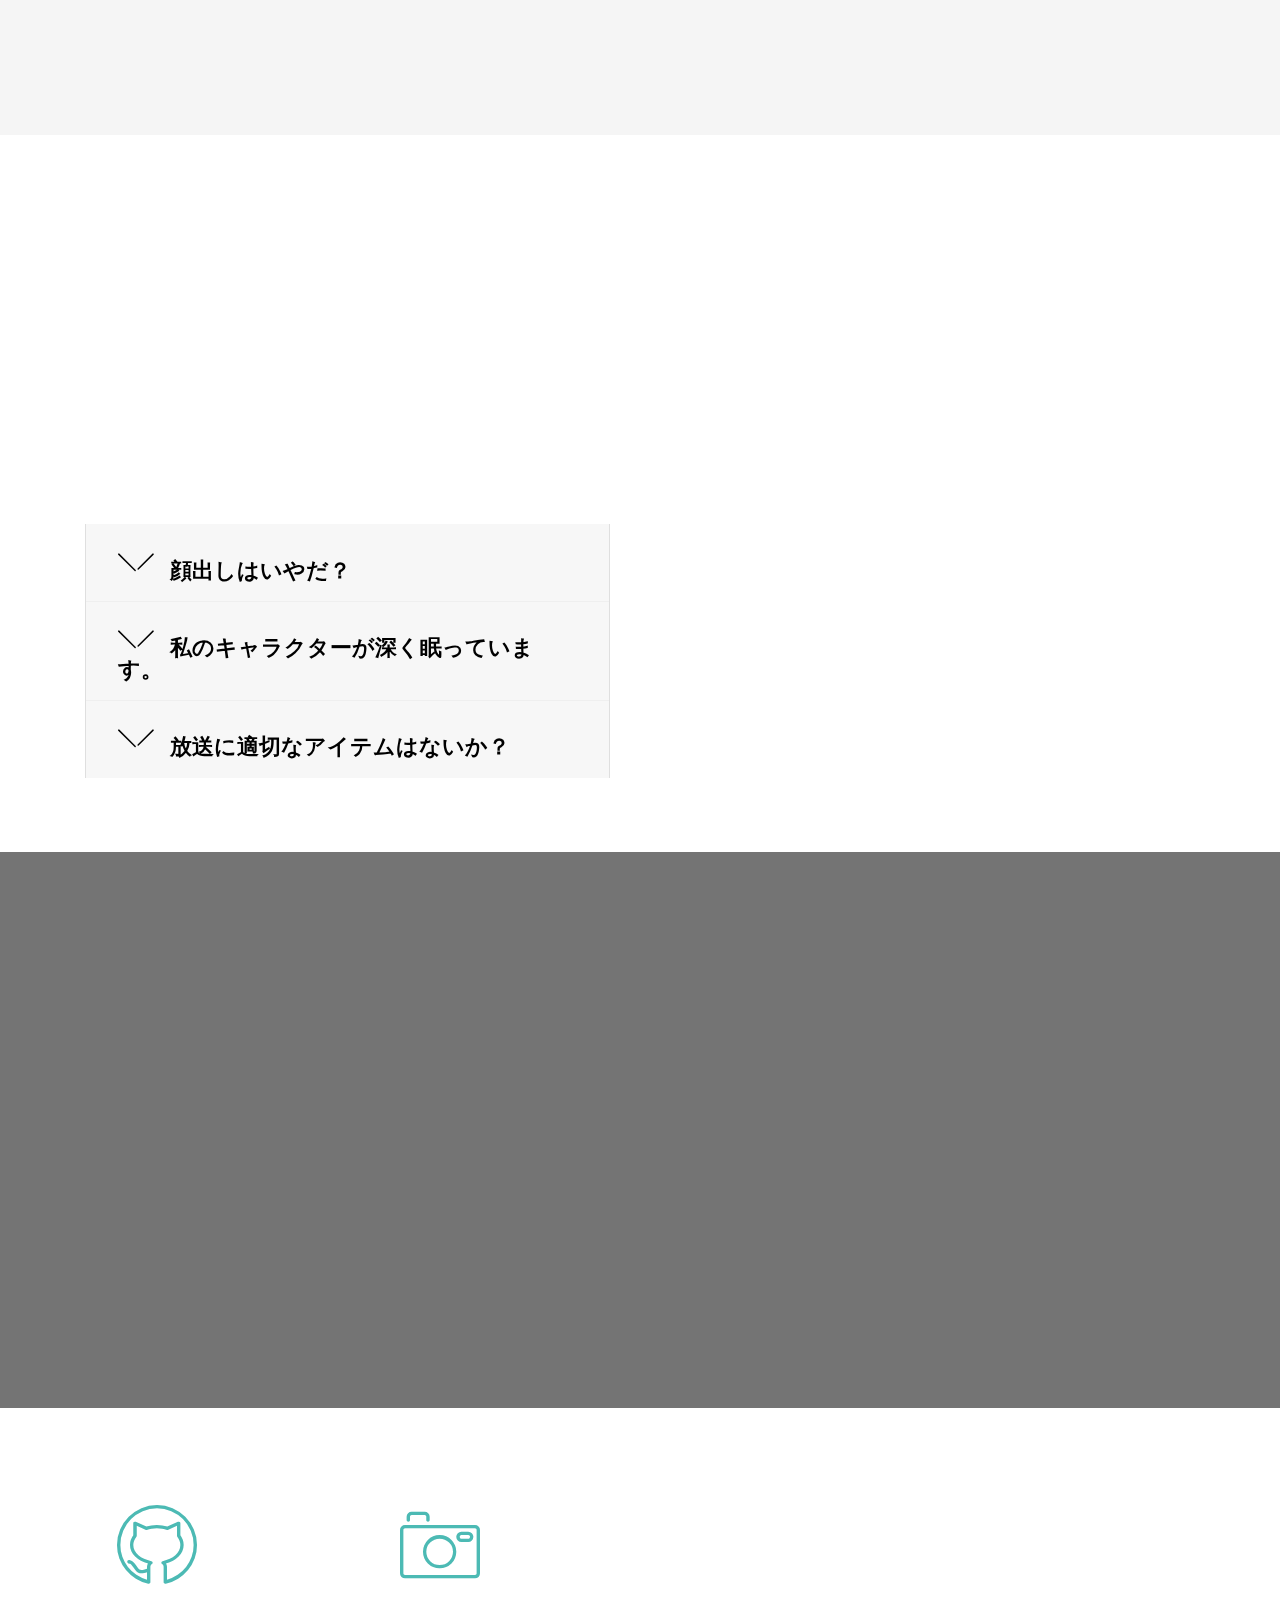
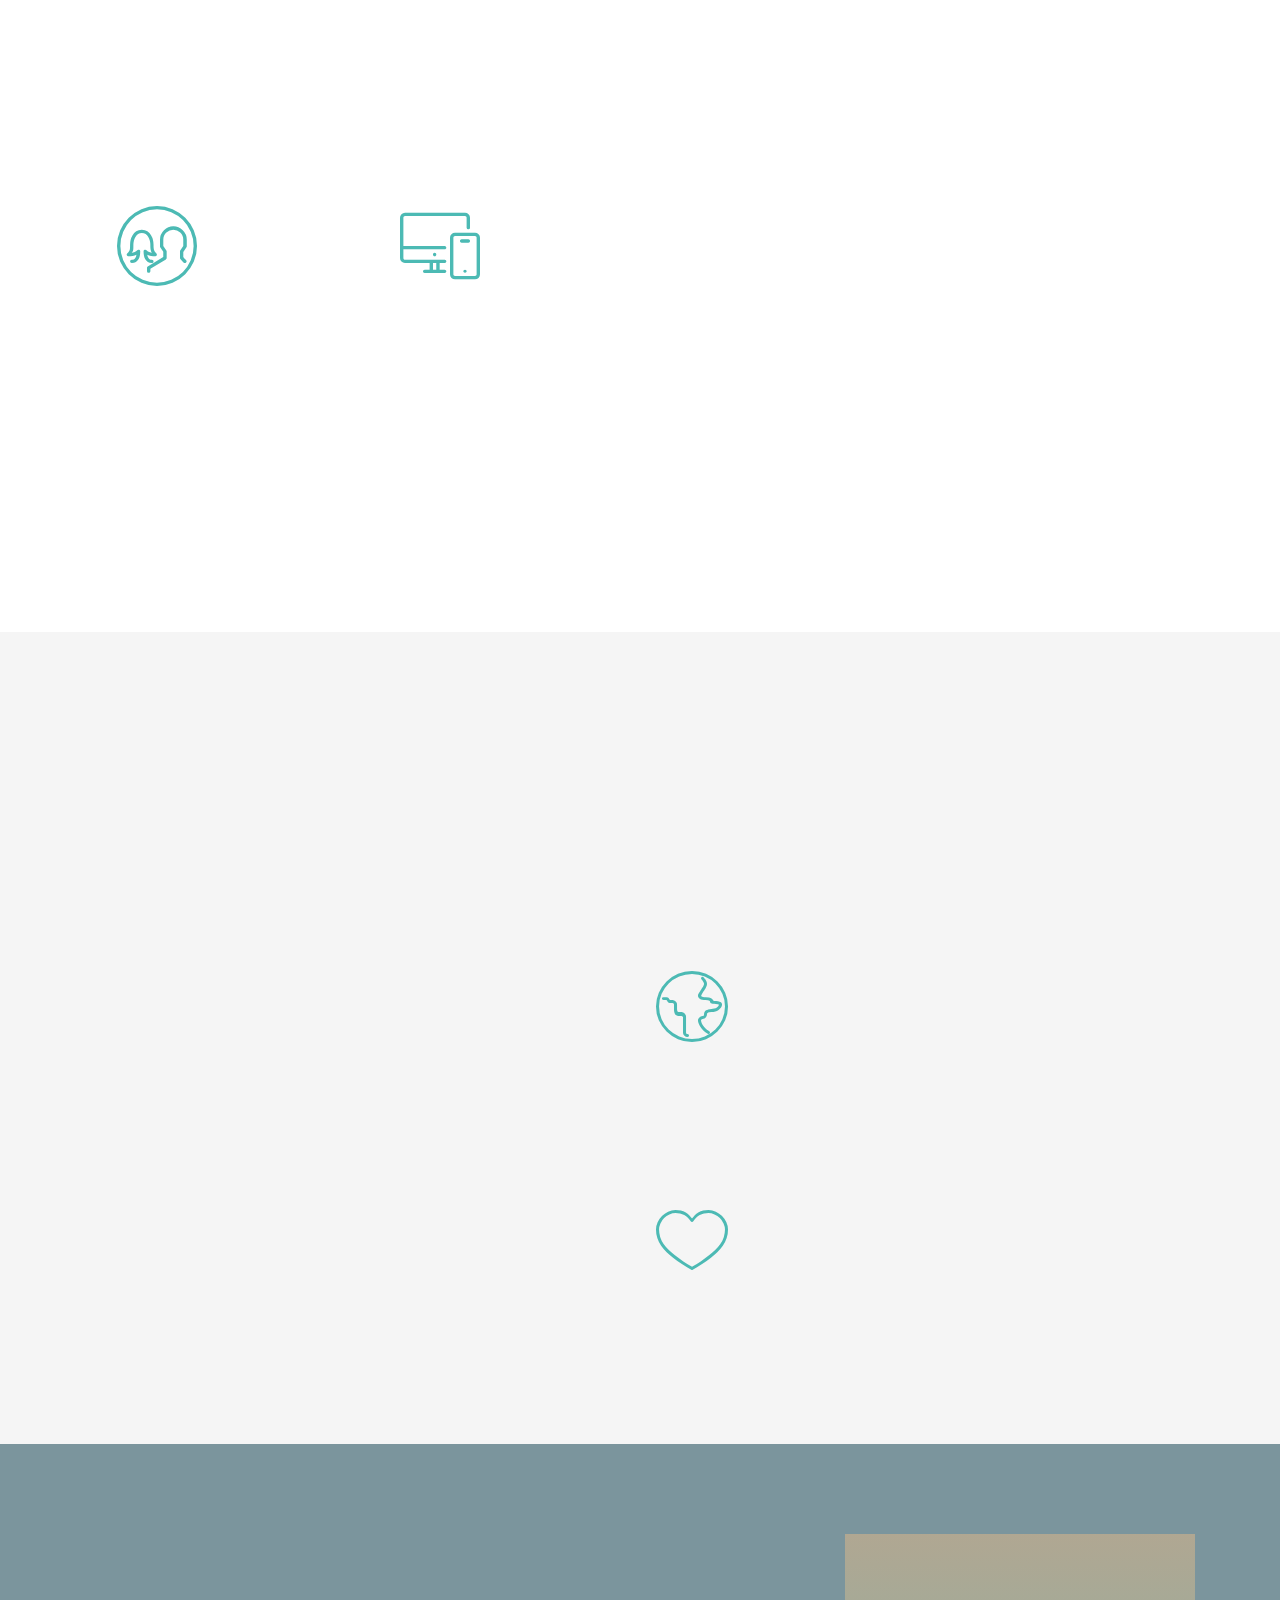
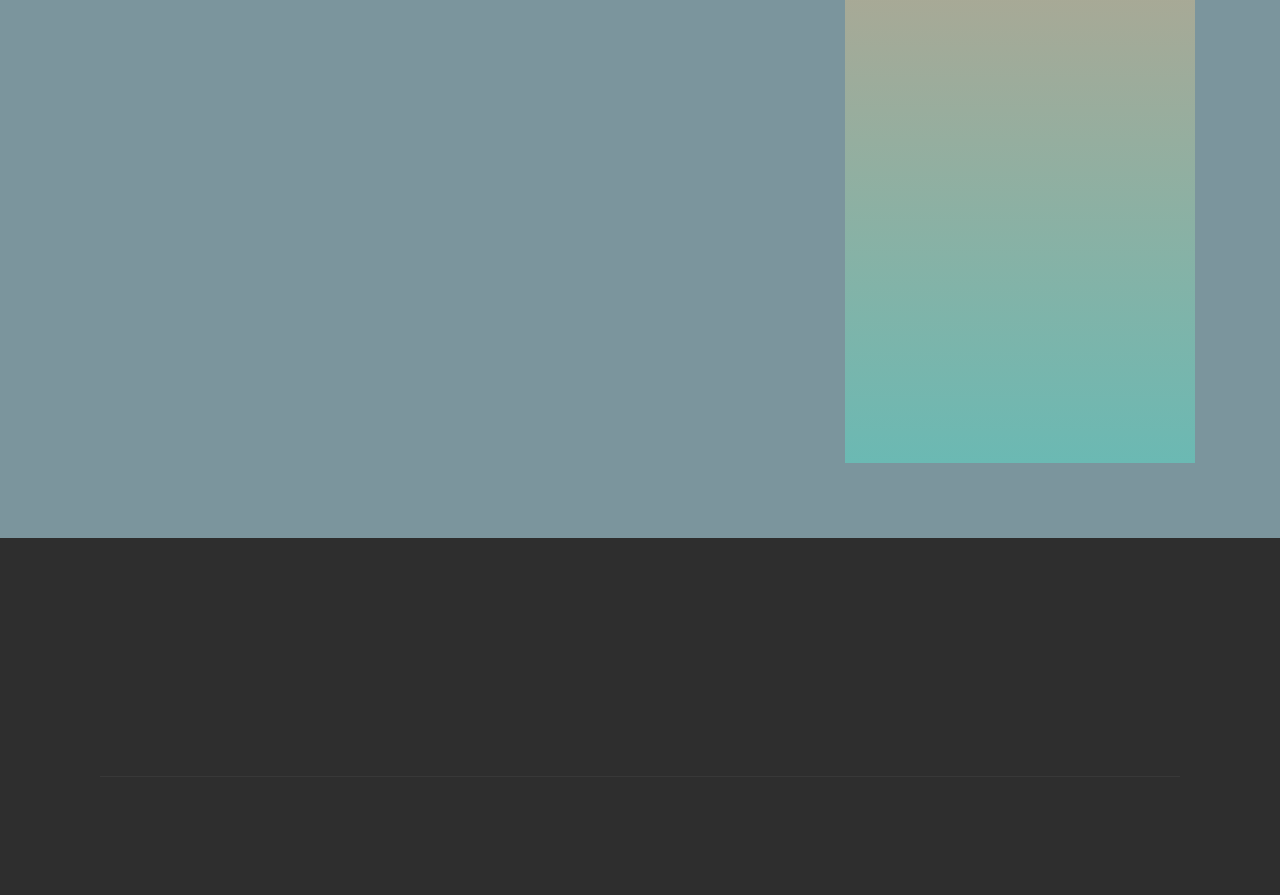
==== commit a6a4ed10: "create github pages" ====
--- a/index.html
+++ b/index.html
@@ -64,7 +64,7 @@
                          <img src="assets/images/118x171-84x83.png" alt="i-Tuber" title="" style="height: 3.8rem;">
                     </a>
                 </span>
-                <span class="navbar-caption-wrap"><a class="navbar-caption text-white display-4" href="https://www.ituber.co.kr">i-TUBER</a></span>
+                <span class="navbar-caption-wrap"><a class="navbar-caption text-white display-4" href="https://www.ituber.co.kr/jp">i-TUBER</a></span>
             </div>
         </div>
           <div class="collapse navbar-collapse" id="navbarSupportedContent">
@@ -74,7 +74,7 @@
     </nav>
 </section>
 
-<section class="engine"><a href="https://mobirise.info/n">free simple site templates</a></section><section class="cid-qTkA127IK8 mbr-fullscreen mbr-parallax-background" id="header2-1">
+<section class="engine"><a href="https://mobirise.info/t">amp template</a></section><section class="cid-qTkA127IK8 mbr-fullscreen mbr-parallax-background" id="header2-1">
 
     
 
@@ -86,7 +86,7 @@
                 <h1 class="mbr-section-title mbr-bold pb-3 mbr-fonts-style display-1">i-TUBER SYSTEM</h1>
                 <h3 class="mbr-section-subtitle align-center mbr-light pb-3 mbr-fonts-style display-2">AR LIVE BROADCASTING SYSTEM</h3>
                 <p class="mbr-text pb-3 mbr-fonts-style display-5">リビングメディアとモバイルメディアのコンテキスト、利用者との共感が今始まります。<br></p>
-                <div class="mbr-section-btn"><a class="btn btn-md btn-primary display-4" href="index.html#features11-g"><span class="mobi-mbri mobi-mbri-success mbr-iconfont mbr-iconfont-btn" style="color: rgb(255, 255, 255);"></span><strong>はじめる</strong></a></div>
+                <div class="mbr-section-btn"><a class="btn btn-md btn-primary display-4" href="index.html#features11-g"><span class="mobi-mbri mobi-mbri-success mbr-iconfont mbr-iconfont-btn" style="color: rgb(255, 255, 255);"></span><strong>はじめる。</strong></a></div>
             </div>
         </div>
     </div>
@@ -108,7 +108,7 @@
         <div class="col-md-12">
             <div class="media-container-row">
                 <div class="mbr-figure m-auto" style="width: 50%;">
-                    <img src="assets/images/kakaotalk-20191028-155645100-1-479x556.jpg" alt="i-Tuber" title="i-Tuber">
+                    <img src="assets/images/kakaotalk-20191028-155645100-1-479x556.jpg" alt="アイチューバ" title="アイチューバ">
                 </div>
                 <div class=" align-left aside-content">
                     <h2 class="mbr-title pt-2 mbr-fonts-style display-2"><strong>V-TUBERで悩んでいませんか？</strong></h2>
@@ -227,7 +227,7 @@
                 </div>
             </div>
             <div class="mbr-figure" style="width: 105%;">
-                    <img src="assets/images/kakaotalk-20191024-170652992-9-525x422.jpeg" alt="i-Tuber" title="i-Tuber">
+                    <img src="assets/images/kakaotalk-20191024-170652992-9-525x422.jpeg" alt="アイチューバ" title="アイチューバ">
             </div>
         </div>
     </div>
@@ -271,7 +271,7 @@
                 <h3 class="mbr-section-subtitle pb-5 align-left mbr-fonts-style display-5">
                     今日もアイチューバ―で作られた多くのコンテンツをどこででも楽しむことができます。</h3>
                 <div class="mbr-figure">
-                    <img src="assets/images/1212221-1024x641.png" alt="I-Tuber Softwear" title="I-Tuber Softwear">
+                    <img src="assets/images/1212221-1024x641.png" alt="アイチューバ―ソフトウエア" title="アイチューバ―ソフトウエア">
                 </div>
             </div>
             <div class="cards-block">
@@ -347,7 +347,7 @@
         <div class="col-md-12">
             <div class="media-container-row">
                 <div class="mbr-figure" style="width: 50%;">
-                    <img src="assets/images/kakaotalk-20191029-135859436-511x639.png" alt="I-Tuber" title="I-Tuber">
+                    <img src="assets/images/kakaotalk-20191029-135859436-511x639.png" alt="アイチューバ" title="アイチューバ">
                 </div>
                 <div class=" align-left">
                     <h2 class="mbr-title pt-2 mbr-fonts-style display-2"><strong>AR LIVE </strong><br><strong>ブロードキャスティング
@@ -411,7 +411,7 @@
                 <div class="form-container">
                     <div class="media-container-column" data-form-type="formoid">
                         <!---Formbuilder Form--->
-                        <form action="https://mobirise.com/" method="POST" class="mbr-form form-with-styler" data-form-title="Mobirise Form"><input type="hidden" name="email" data-form-email="true" value="D/ZJMMHUaaB2yaYvn3qgtEDqTTDXBMLoljlY4cqOkyGlkDkssvTeHOr4RsCUj0X6dRlmG5NCfW3GwE90Ps48JYzOLTmxQHzarOcC+alCBAU8RSs2HM9eakPLHxk2Es+4">
+                        <form action="https://mobirise.com/" method="POST" class="mbr-form form-with-styler" data-form-title="Mobirise Form"><input type="hidden" name="email" data-form-email="true" value="kJF9MSzRjpwAuxGsq8bTgdFndC2JnPqqkB786hMZQYgVgXUMytIhUuWdFZfnsq4THzBS5+T73bvtKHW/QSlItKLLh5m+gNEAuPzztwfbJxTE0t+PxiuaCktqLNYi6wOp">
                             <div class="row">
                                 <div hidden="hidden" data-form-alert="" class="alert alert-success col-12">受付完了しました。
 こちらから追ってご連絡致します。</div>
@@ -431,7 +431,7 @@
                                 <div data-for="message" class="col-md-12 form-group ">
                                     <textarea name="message" placeholder="メッセージ(問い合わせ内容)" data-form-field="Message" class="form-control px-3 display-7" id="message-header15-15"></textarea>
                                 </div>
-                                <div class="col-md-12 input-group-btn"><button type="submit" class="btn btn-form btn-secondary display-4"><span class="mobi-mbri mobi-mbri-contact-form mbr-iconfont mbr-iconfont-btn" style="color: rgb(255, 255, 255);"></span><strong>問い合わせ</strong></button></div>
+                                <div class="col-md-12 input-group-btn"><button type="submit" class="btn btn-form btn-secondary display-4"><span class="mobi-mbri mobi-mbri-contact-form mbr-iconfont mbr-iconfont-btn" style="color: rgb(255, 255, 255);"></span><strong>問い合わせ。</strong></button></div>
                             </div>
                         </form><!---Formbuilder Form--->
                     </div>
@@ -452,15 +452,15 @@
         <div class="media-container-row content text-white">
             <div class="col-12 col-md-3">
                 <div class="media-wrap">
-                    <a href="http://www.ituber.co.kr/">
-                        <img src="assets/images/kakaotalk-20191022-173435969-118x171.png" alt="i-Tuber" title="">
+                    <a href="http://www.ituber.co.kr/jp">
+                        <img src="assets/images/kakaotalk-20191022-173435969-118x171.png" alt="アイチューバ―システム" title="アイチューバ―システム">
                     </a>
                 </div>
             </div>
             <div class="col-12 col-md-3 mbr-fonts-style display-7">
                 <h5 class="pb-3"><strong>Address
                 </strong></h5>
-                <p class="mbr-text">ソウル特別市  麻浦区 ワールドカップ通り 8キル 40-8</p>
+                <p class="mbr-text">大韓民国ソウル特別市麻浦区ワールドカップどおり8道40-8</p>
             </div>
             <div class="col-12 col-md-3 mbr-fonts-style display-7">
                 <h5 class="pb-3"><strong>
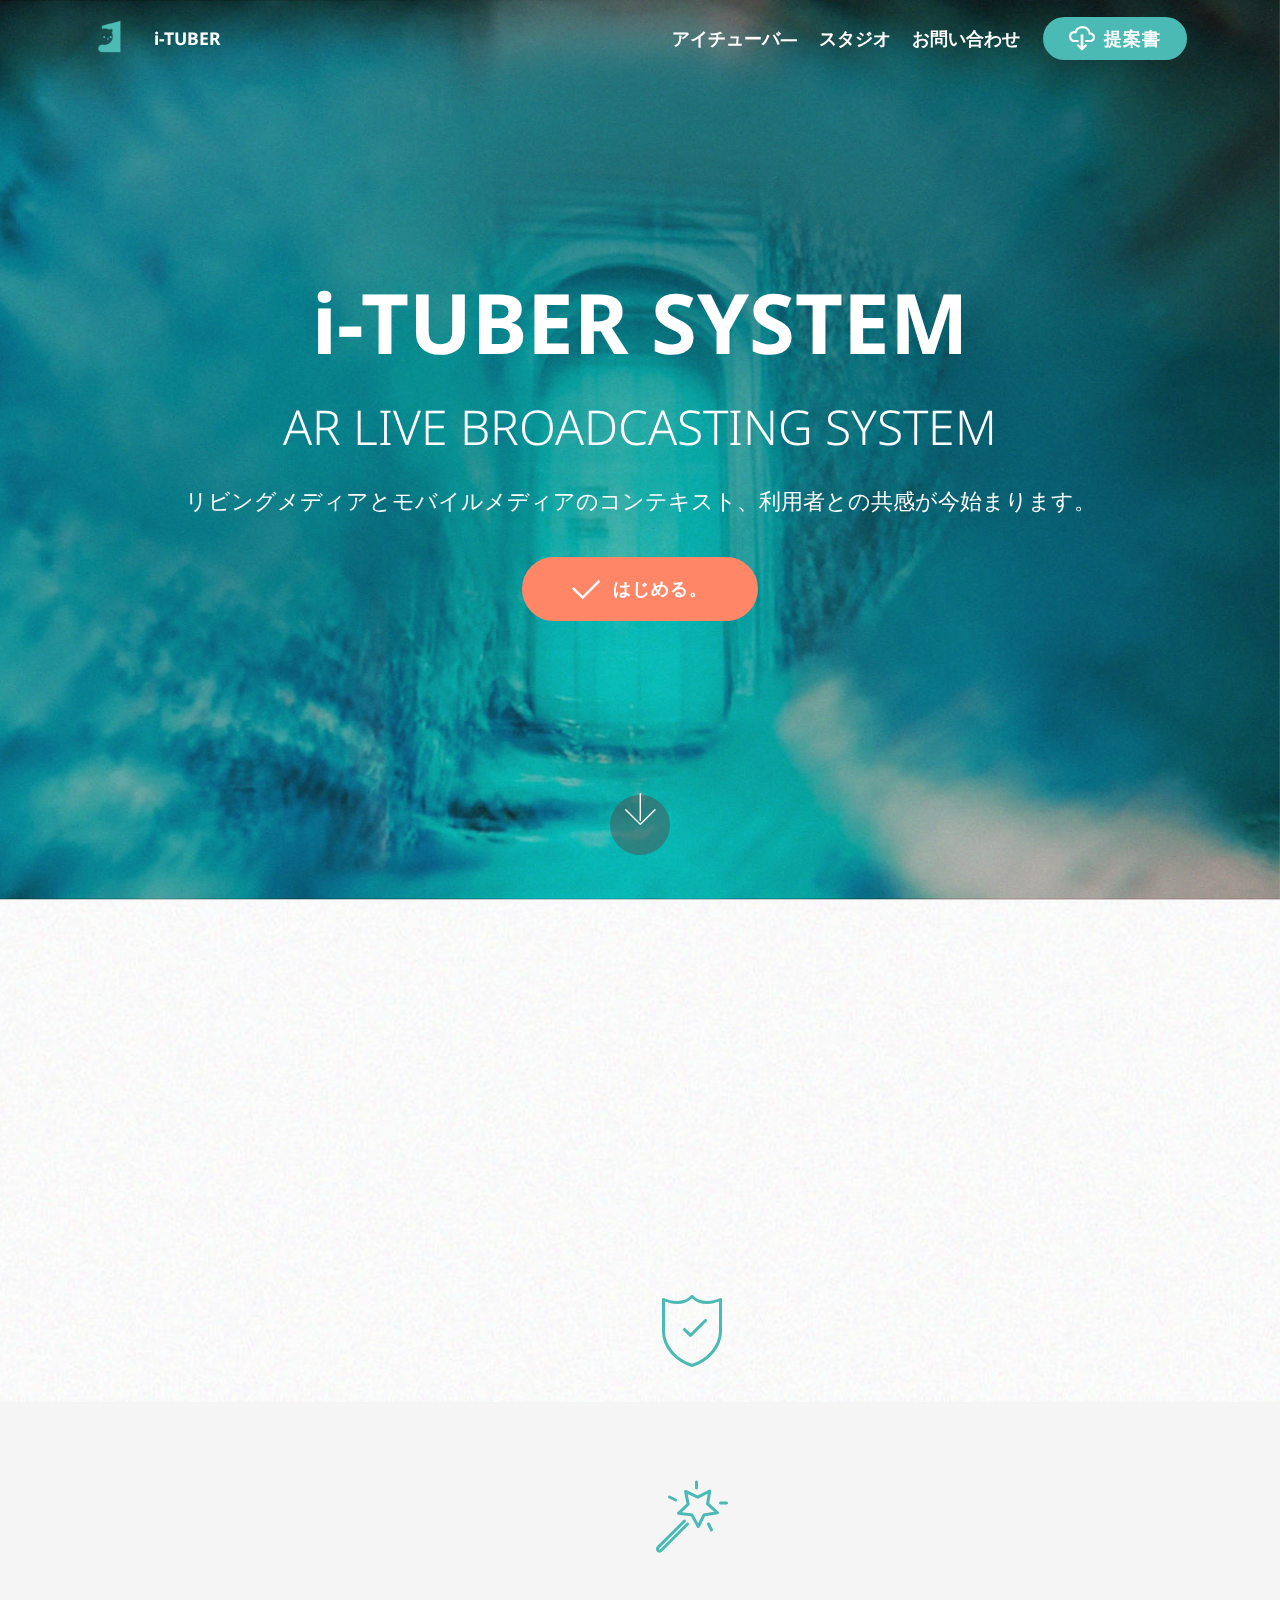
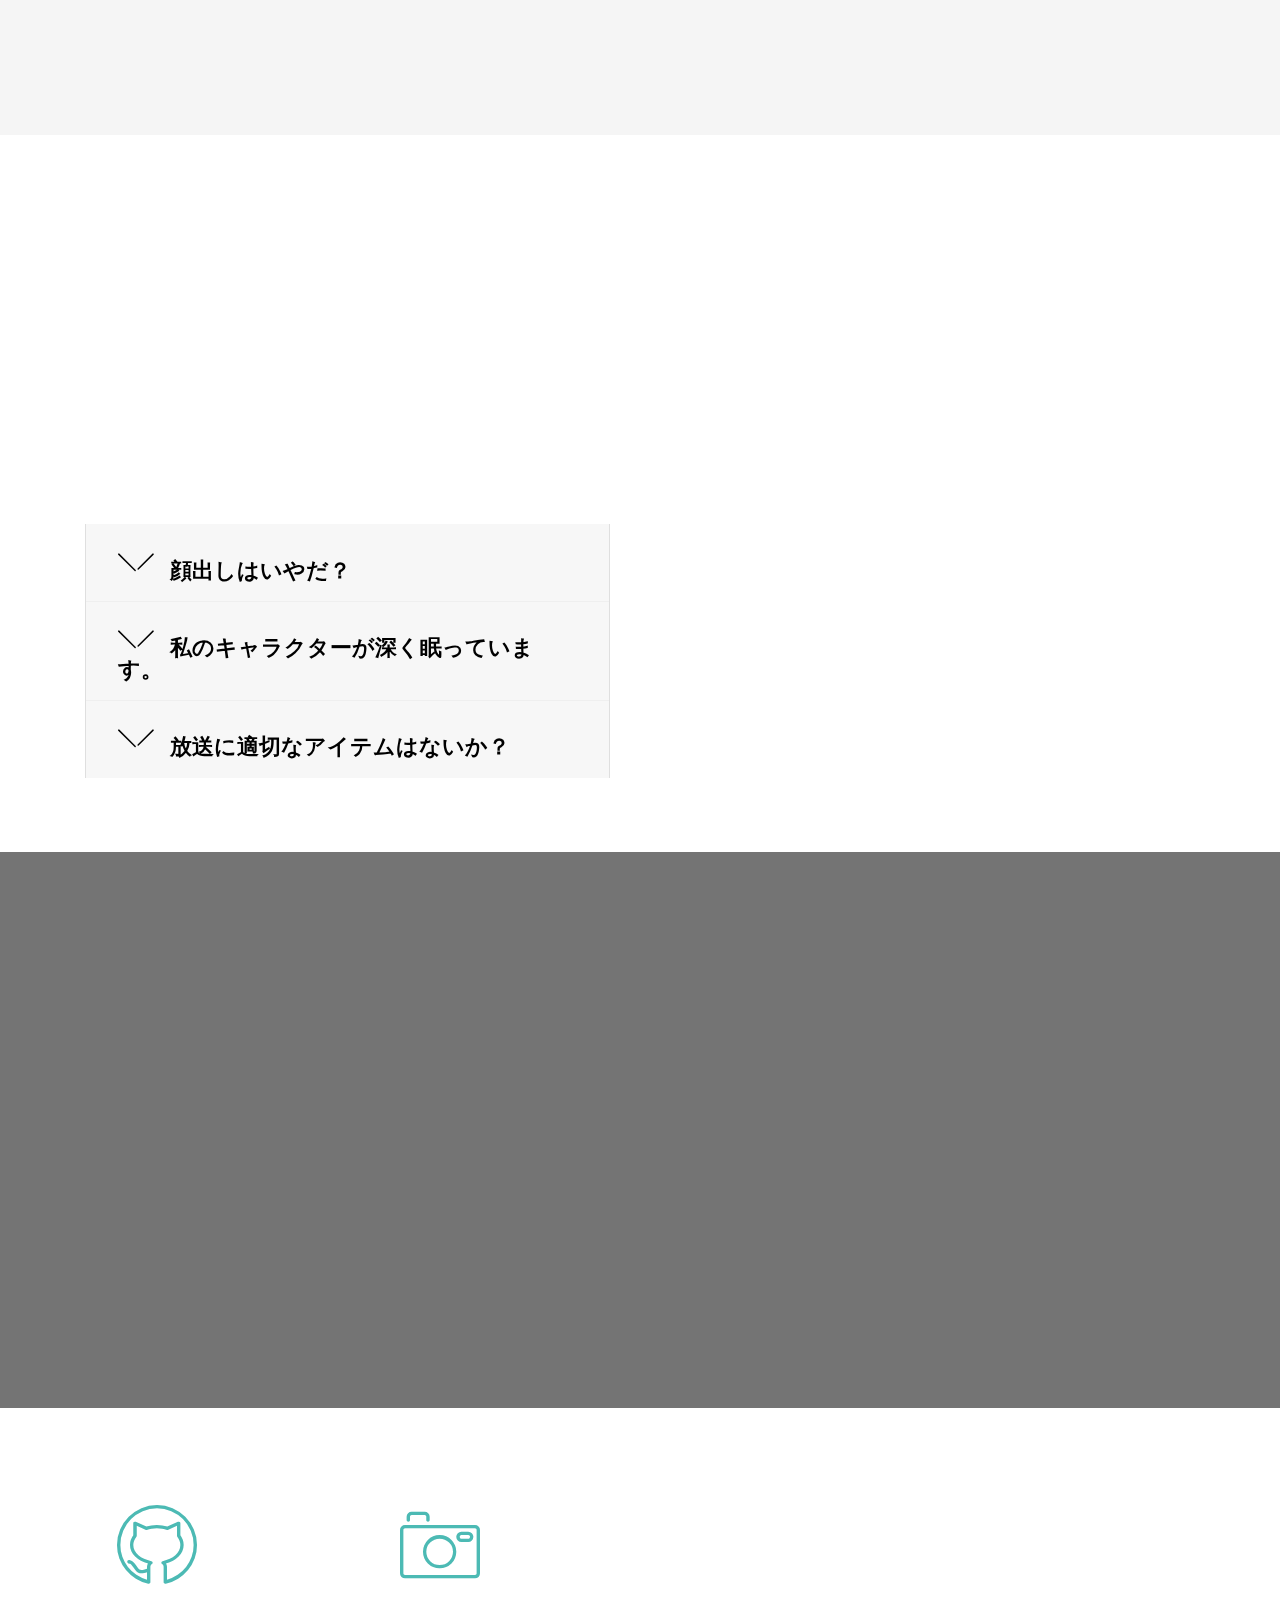
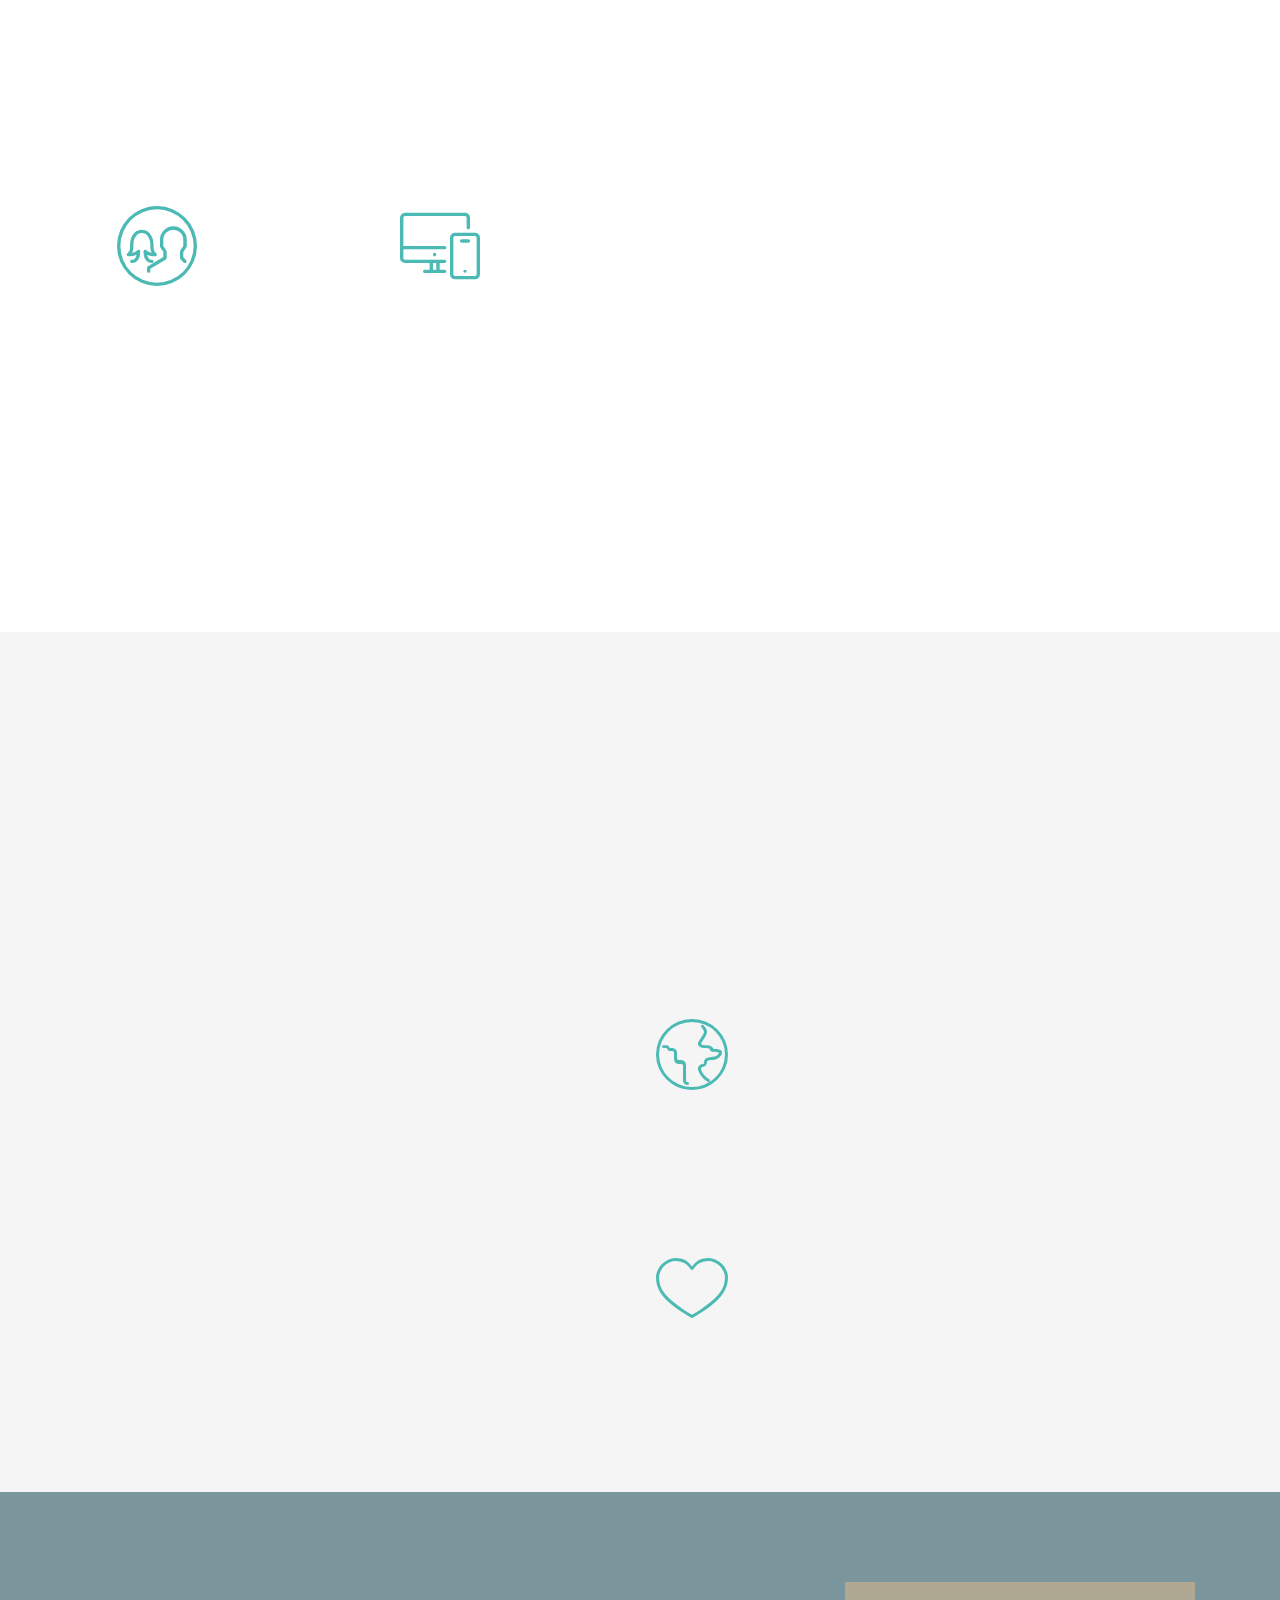
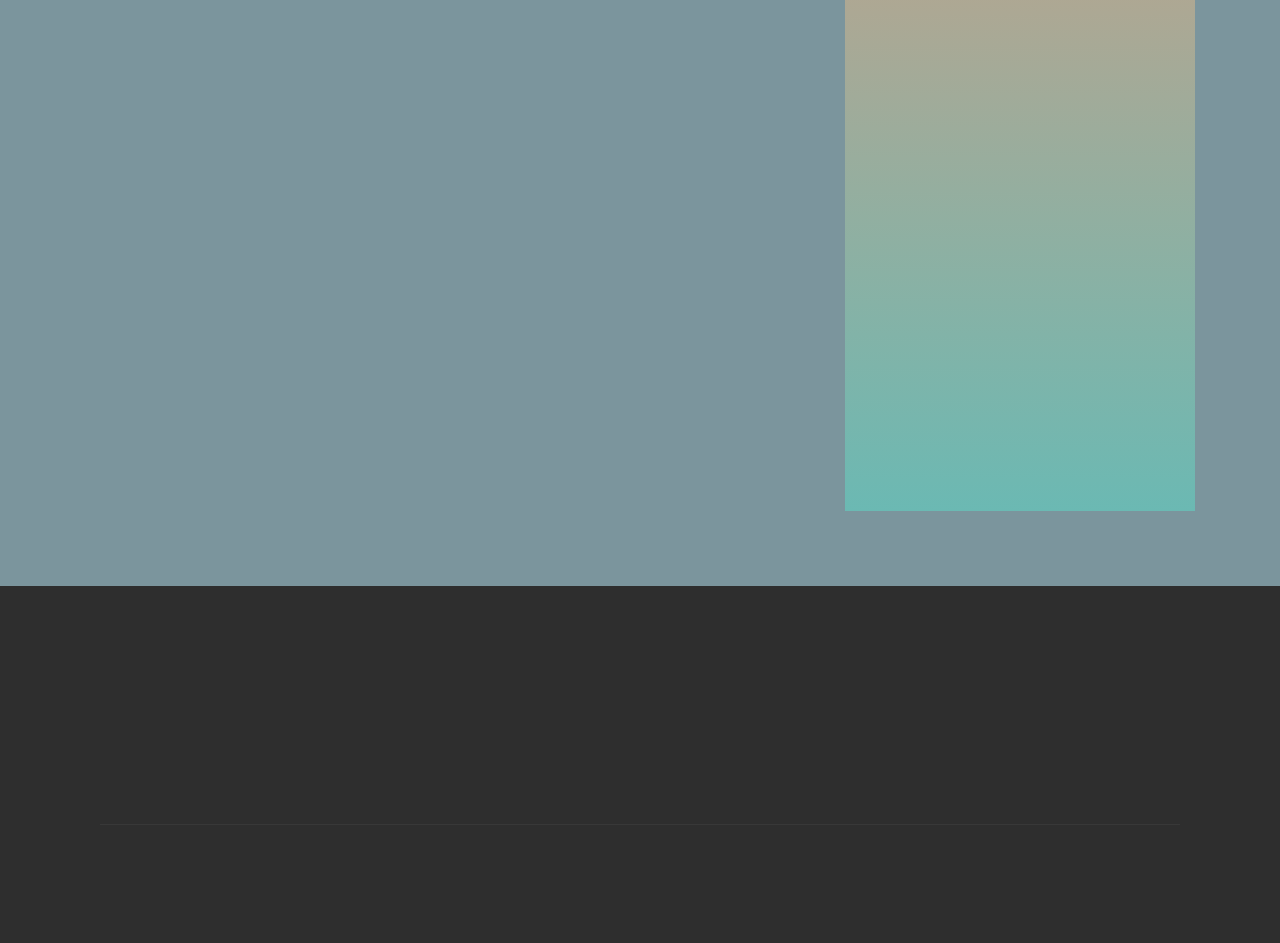
==== commit dbcc3cf6: "create github pages" ====
--- a/index.html
+++ b/index.html
@@ -74,7 +74,7 @@
     </nav>
 </section>
 
-<section class="engine"><a href="https://mobirise.info/t">amp template</a></section><section class="cid-qTkA127IK8 mbr-fullscreen mbr-parallax-background" id="header2-1">
+<section class="engine"><a href="https://mobirise.info">Mobirise</a></section><section class="cid-qTkA127IK8 mbr-fullscreen mbr-parallax-background" id="header2-1">
 
     
 
@@ -86,7 +86,7 @@
                 <h1 class="mbr-section-title mbr-bold pb-3 mbr-fonts-style display-1">i-TUBER SYSTEM</h1>
                 <h3 class="mbr-section-subtitle align-center mbr-light pb-3 mbr-fonts-style display-2">AR LIVE BROADCASTING SYSTEM</h3>
                 <p class="mbr-text pb-3 mbr-fonts-style display-5">リビングメディアとモバイルメディアのコンテキスト、利用者との共感が今始まります。<br></p>
-                <div class="mbr-section-btn"><a class="btn btn-md btn-primary display-4" href="index.html#features11-g"><span class="mobi-mbri mobi-mbri-success mbr-iconfont mbr-iconfont-btn" style="color: rgb(255, 255, 255);"></span><strong>はじめる。</strong></a></div>
+                <div class="mbr-section-btn"><a class="btn btn-md btn-secondary display-4" href="index.html#features11-g"><span class="mobi-mbri mobi-mbri-success mbr-iconfont mbr-iconfont-btn" style="color: rgb(255, 255, 255);"></span><strong>はじめる。</strong></a></div>
             </div>
         </div>
     </div>
@@ -350,7 +350,7 @@
                     <img src="assets/images/kakaotalk-20191029-135859436-511x639.png" alt="アイチューバ" title="アイチューバ">
                 </div>
                 <div class=" align-left">
-                    <h2 class="mbr-title pt-2 mbr-fonts-style display-2"><strong>AR LIVE </strong><br><strong>ブロードキャスティング
+                    <h2 class="mbr-title pt-2 mbr-fonts-style display-2"><strong>AR ライブ</strong><br><strong>ブロードキャスティングシステム
 </strong></h2>
                     <div class="mbr-section-text">
                         <p class="mbr-text mb-5 pt-3 mbr-light mbr-fonts-style display-5">私達のようにアイチューバ―を使って仮想空間と現実空間の壁を崩してみましょう。</p>
@@ -411,7 +411,7 @@
                 <div class="form-container">
                     <div class="media-container-column" data-form-type="formoid">
                         <!---Formbuilder Form--->
-                        <form action="https://mobirise.com/" method="POST" class="mbr-form form-with-styler" data-form-title="Mobirise Form"><input type="hidden" name="email" data-form-email="true" value="kJF9MSzRjpwAuxGsq8bTgdFndC2JnPqqkB786hMZQYgVgXUMytIhUuWdFZfnsq4THzBS5+T73bvtKHW/QSlItKLLh5m+gNEAuPzztwfbJxTE0t+PxiuaCktqLNYi6wOp">
+                        <form action="https://mobirise.com/" method="POST" class="mbr-form form-with-styler" data-form-title="Mobirise Form"><input type="hidden" name="email" data-form-email="true" value="nAVpkwmlFTD/EWQYltHb/5iKVExHVDV+22FbhoAld+nbgEYcM8oPAYmg6WdfMRjg4d8UbAYJaG1WnONU6aZvCAhDyT7i8nrTdE2UWC1CPEy0yNf06Kjn2OMk079joueX">
                             <div class="row">
                                 <div hidden="hidden" data-form-alert="" class="alert alert-success col-12">受付完了しました。
 こちらから追ってご連絡致します。</div>
